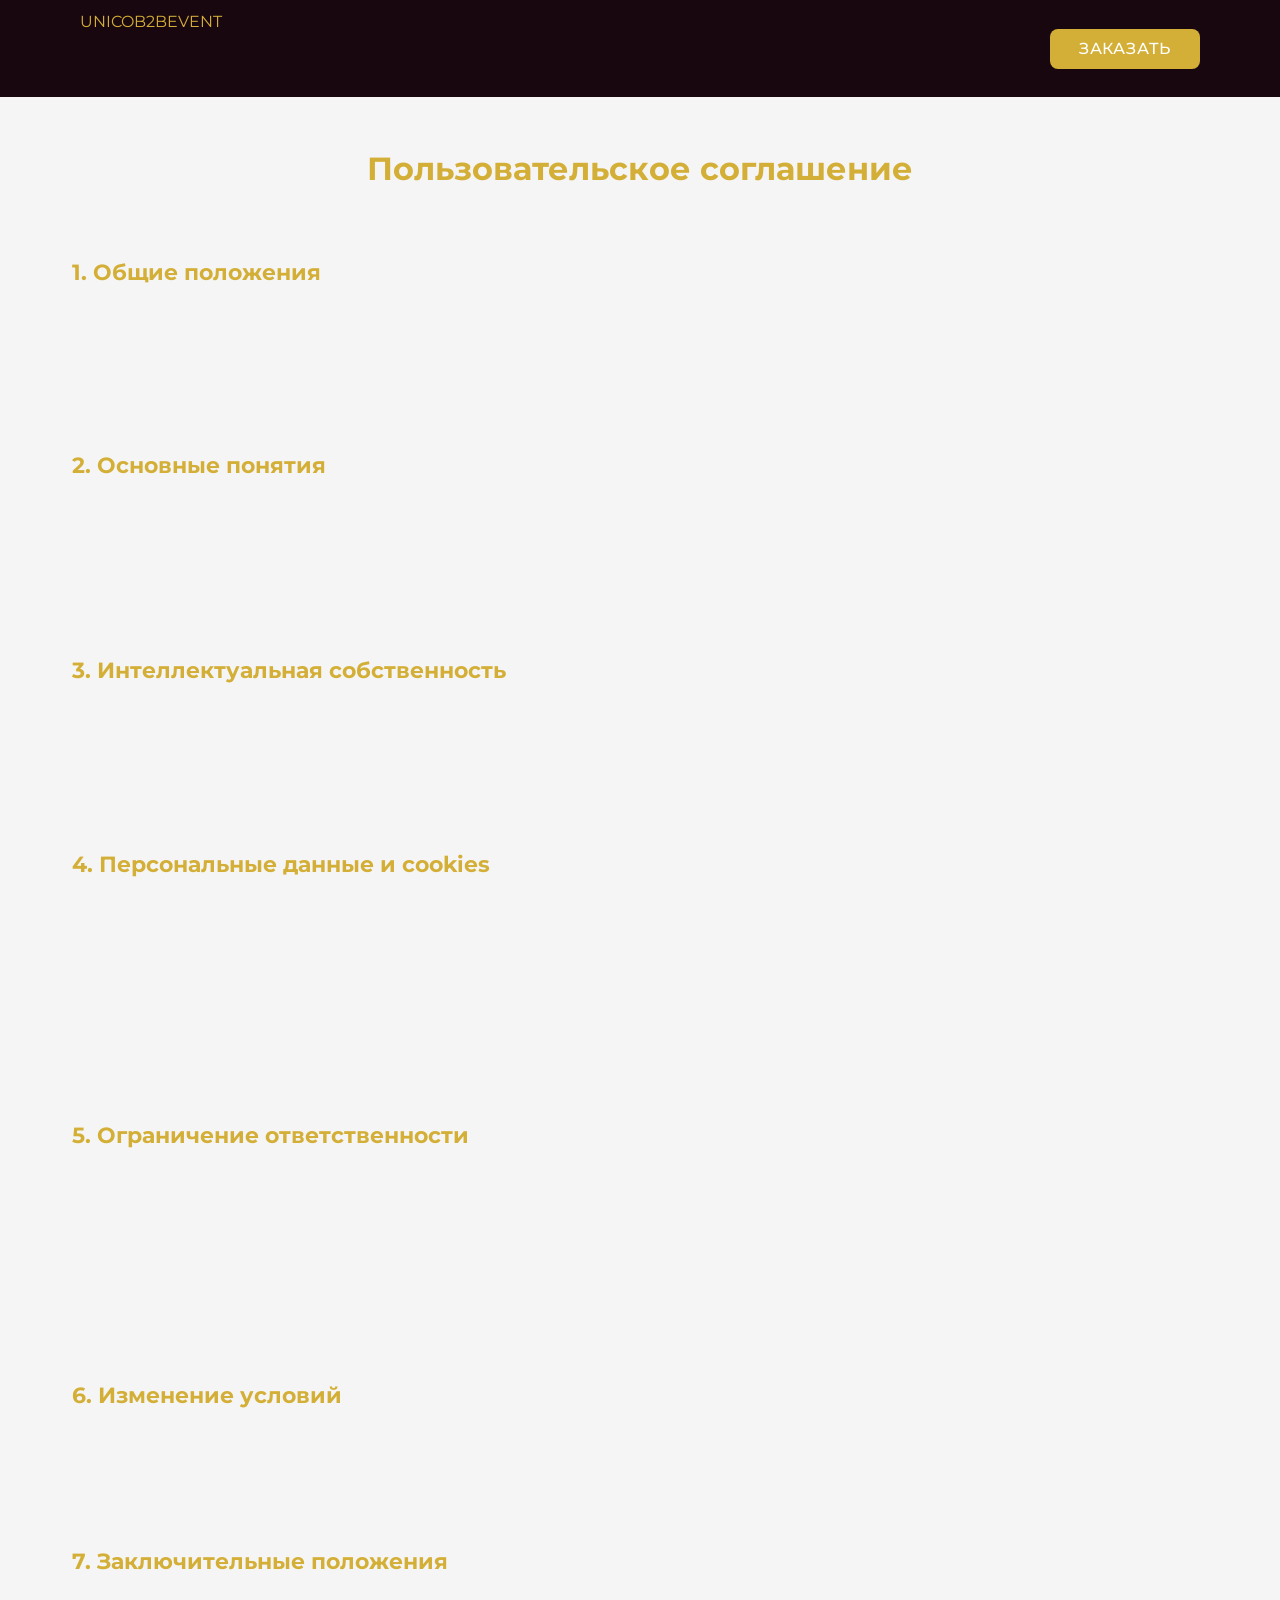
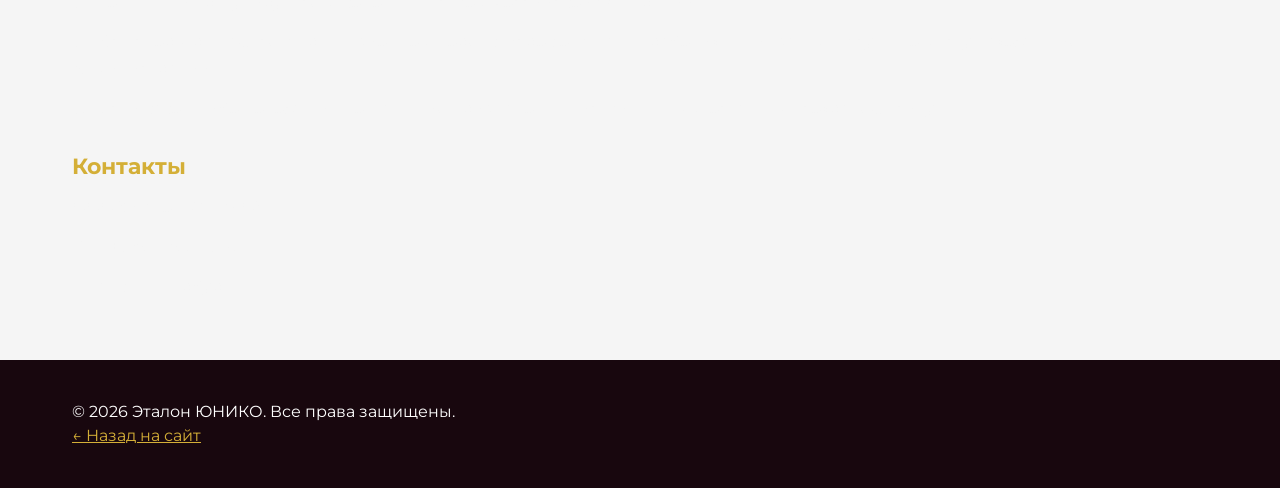
==== privacy_policy_page.html @ d05fddd7 "Finalize first page (landing) — HTML/CSS complete" ====
<!DOCTYPE html>
<html lang="ru">
<head>
  <meta charset="UTF-8">
  <meta name="viewport" content="width=device-width, initial-scale=1.0">
  <title>Пользовательское соглашение – UNICOB2BEVENT</title>
  <meta name="description" content="Пользовательское соглашение сайта unicob2bevent.ru. Условия использования и ограничения ответственности.">
  <meta name="robots" content="noindex, follow">
  <link rel="icon" href="./img/icons/favicon.svg" type="image/x-icon">
  <link href="https://fonts.googleapis.com/css2?family=Montserrat:wght@400;600;700&display=swap" rel="stylesheet">
  <link rel="stylesheet" href="./css/style.css?v=1.0.0">
  <meta name="theme-color" content="#18070E">
</head>
<body>
<header class="header">
  <div class="container header__inner">
    <a class="logo" href="index.html">UNICOB2BEVENT</a>
    <a href="tel:+79219131716" class="btn btn--primary">Заказать</a>
  </div>
</header>
<main class="legal-page">
  <div class="container">
    <h1>Пользовательское соглашение</h1>
    <p class="legal-date">Дата: 11 мая 2026 г.</p>
    <h2>1. Общие положения</h2>
    <p>1.1. Настоящее Пользовательское соглашение (далее – «Соглашение») является публичной офертой и определяет условия использования сайта unicob2bevent.ru (далее – «Сайт») любым лицом, осуществляющим доступ к Сайту.</p>
    <p>1.2. Используя Сайт, вы подтверждаете, что ознакомлены с условиями Соглашения и принимаете их в полном объеме. Если вы не согласны – вам необходимо покинуть Сайт.</p>
    <h2>2. Основные понятия</h2>
    <ul>
      <li>Посетитель сайта – любое физическое или юридическое лицо, просматривающее информацию на Сайте.</li>
      <li>Контент – тексты, фото, видео, дизайн, логотипы, программы мероприятий, описания услуг и любые иные информация, размещённая на Сайте.</li>
      <li>Администрация сайта – владелец Сайта (ООО "Эталон ЮНИКО").</li>
    </ul>
    <h2>3. Интеллектуальная собственность</h2>
    <p>3.1. Все материалы Сайта защищены авторским правом. Вы не вправе копировать, распространять, модифицировать, публично показывать или использовать контент без письменного разрешения Администрации.</p>
    <p>3.2. За исключением случаев, предусмотренных законом (например, цитирование с указанием источника), любое использование контента в коммерческих целях запрещено.</p>
    <h2>4. Персональные данные и cookies</h2>
    <p>4.1. Посетитель сайта не обязан предоставлять персональные данные для простого просмотра страниц.</p>
    <p>4.2. При заполнении форм обратной связи (заявка на мероприятие, подписка на новости) посетитель добровольно передаёт имя, телефон, e-mail. Администрация обрабатывает их для предоставления ответа или рассылки.</p>
    <p>4.3. Сайт использует файлы cookie для анализа трафика, улучшения работы и сбора статистики (Яндекс.Метрика, Google Analytics). Продолжая использовать Сайт, вы соглашаетесь на обработку cookie.</p>
    <p>4.4. Вы можете отключить cookie в настройках браузера, но это может ограничить функционал Сайта.</p>
    <h2>5. Ограничение ответственности</h2>
    <p>5.1. Администрация прилагает разумные усилия для достоверности информации, но не гарантирует её абсолютную актуальность, полноту и отсутствие ошибок.</p>
    <p>5.2. Сайт может содержать ссылки на сторонние ресурсы – Администрация не несёт ответственности за их контент и политику конфиденциальности.</p>
    <p>5.3. Администрация не отвечает за прямой или косвенный ущерб, возникший в результате использования или невозможности использования Сайта (включая потерю данных, времени, прибыли).</p>
    <h2>6. Изменение условий</h2>
    <p>6.1. Администрация вправе в одностороннем порядке изменять Соглашение. Новая версия вступает в силу с момента публикации на Сайте.</p>
    <p>6.2. Продолжение использования Сайта после изменений означает ваше согласие с новой редакцией.</p>
    <h2>7. Заключительные положения</h2>
    <p>7.1. Соглашение регулируется законодательством Российской Федерации.</p>
    <p>7.2. Все споры решаются в претензионном порядке (срок ответа – 15 рабочих дней), затем – в суде по месту нахождения Администрации.</p>
    <p>7.3. Если какое-либо положение Соглашения признано недействительным, остальные сохраняют силу.</p>
    <h2>Контакты</h2>
    <p>ООО "Эталон ЮНИКО"</p>
    <p>Тел.: +7 (921) 913-17-16</p>
    <p>г. Санкт-Петербург</p>
  </div>
</main>
<footer class="footer">
  <div class="container footer__inner">
    <p class="footer__copy">© 2026 Эталон ЮНИКО. Все права защищены.</p>
    <a href="index.html" class="footer__back">← Назад на сайт</a>
  </div>
</footer>
</body>
</html>
---- css/style.css ----
/* ===== RESET ===== */
*,
*::before,
*::after {
    margin: 0;
    padding: 0;
    box-sizing: border-box;
}

html {
    scroll-behavior: smooth;
}

body {
    min-height: 100vh;
    text-rendering: optimizeSpeed;
    line-height: 1.5;
}

img,
picture,
video,
canvas,
svg {
    display: block;
    max-width: 100%;
}

input,
button,
textarea,
select {
    font: inherit;
}

button {
    background: none;
    border: none;
    cursor: pointer;
}

a {
    text-decoration: none;
    color: inherit;
}

ul,
ol {
    list-style: none;
}

@media (prefers-reduced-motion: reduce) {
    html:focus-within {
        scroll-behavior: auto;
    }

    *,
    *::before,
    *::after {
        animation-duration: 0.01ms !important;
        animation-iteration-count: 1 !important;
        transition-duration: 0.01ms !important;
        scroll-behavior: auto !important;
    }
}

img {
    text-indent: -9999px;
}

/* ===== ПЕРЕМЕННЫЕ ===== */
:root {
    --color-dark: #18070E;
    --color-gold: #D4AF37;
    --color-light: #F5F5F5;
    --color-white: #FFFFFF;
    --color-text: #2C2C2C;
    --color-text-inverse: #FFFFFF;

    --font-body: 'Montserrat';
    --container-width: 1200px;
    --gap: 1.5rem;
}

/* ===== ОБЩИЕ СТИЛИ  ===== */
body {
    font-family: var(--font-body), system-ui, sans-serif;
    background-color: var(--color-light);
    color: var(--color-text-inverse);
    font-weight: 400;
    display: flex;
    justify-content: center;
    flex-direction: column;
    align-items: stretch;
    min-height: 100vh;
    margin: 0;
}

.container {
    width: 100%;
    max-width: var(--container-width);
    padding: 0 2rem;
    margin: 0 auto
}

.section {
    padding: 5rem 0;
    margin: 70px 0;
}

.section__title {
    font-size: 36px;
    font-weight: 500;
    color: var(--color-text);
    text-align: center;
    line-height: 44px;
}

/* Стиль-подпись для мобильных (Элегантный / Активный) */
.section__style {
    display: block;
    text-align: center;
    font-weight: 600;
    font-size: 1rem;
    color: var(--color-gold);
    margin-top: -0.5rem;
    margin-bottom: 1.5rem;
    text-transform: uppercase;
    letter-spacing: 0.05em;
}

/* Скрытие мобильных/планшетных блоков на десктопе */
.mobile-only,
.mobile-tablet-only,
.mobile-only-extra {
    display: none;
}

/* ===== HEADER ===== */
.header {
    background-color: var(--color-dark);
    display: flex;
    flex-direction: row;
    justify-content: space-between;
    align-items: center;
    padding: 10px 0;
    gap: 10px;
    min-width: 100vh;

}

.header__inner {
    display: flex;
    justify-content: space-between;
    align-items: center;
    flex-direction: row;
    padding: 0 40px;
}

.logo {
    color: var(--color-gold);
    width: 100px;
    height: 77px;
}

.slogan {
    display: flex;
    flex-direction: column;
    justify-content: center;
    align-items: center;
    padding: 0;
}

.header__slogan_frsLine {
    font-style: normal;
    font-weight: 400;
    font-size: 37px;
    line-height: 45px;
    text-align: center;
    text-transform: uppercase;
    color: var(--color-text-inverse);
}

.header__slogan_secLine {
    font-style: normal;
    font-weight: 300;
    font-size: 27px;
    line-height: 33px;
    text-align: center;
    text-transform: lowercase;
    color: var(--color-text-inverse);
}

.header__contacts {
    width: 120px;
    height: 40px;
    display: flex;
    flex-direction: row;
    justify-content: center;
    align-items: center;
    padding: 10px;
    gap: 10px;
    isolation: isolate;
}

/* ===== КНОПКИ ===== */
.btn {
    display: flex;
    flex-direction: row;
    justify-content: center;
    align-items: center;
    padding: 10px;
    font-weight: 500;
    font-style: normal;
    font-size: 16px;
    line-height: 20px;
    text-transform: uppercase;
    letter-spacing: 0.05em;
    border-radius: 8px;
    gap: 10px;
    isolation: isolate;
    width: 150px;
    height: 40px;
    transition: background-color 0.7s, color 0.7s;
    will-change: transform;
    background: var(--color-gold);
    color: var(--color-text-inverse);
}

.btn:hover {
    background-color: #c5a028;
    transform: scale(1.02);
    box-shadow: 0 4px 12px rgba(212, 175, 55, 0.4);
}

/* ===== HERO (ДЕСКТОП) ===== */
.hero {
    display: flex;
    flex-direction: column;
    align-items: center;
    gap: 10px;
    padding: 6rem 1rem;
}

.hero__title {
    font-size: 44px;
    font-weight: 500;
    line-height: 59px;
    font-style: normal;
    text-align: center;
    color: var(--color-text);
}

.hero__subtitle {
    font-size: 24px;
    font-weight: 500;
    line-height: 29px;
    text-align: center;
    color: var(--color-gold);
    text-transform: uppercase;
    letter-spacing: 0.05em;
}

/* ===== МОБИЛЬНО-ПЛАНШЕТНЫЙ ЗАГОЛОВОК ===== */
.section-header {
    text-align: center;
    padding: 2rem 1rem 0;
}

.section-header__title {
    font-size: 1.5rem;
    font-weight: 700;
    color: var(--color-gold);
    margin-bottom: 0.25rem;
}

.section-header__style {
    font-weight: 600;
    color: var(--color-gold);
    text-transform: uppercase;
    font-size: 0.9rem;
}

/* ===== КАРТОЧКИ (ДЕСКТОП) ===== */
.events {
    display: flex;
    flex-direction: column;
    align-items: center;
    padding: 0;
}

.cards__grid {
    display: flex;
    flex-direction: column;
    align-items: flex-start;
    padding: 0;
}

.card__slider {
    display: flex;
    flex-direction: column;
    justify-content: center;
    align-items: center;
    padding: 20px;
    gap: 10px;
    isolation: isolate;
    position: relative;
}

.card__slider-img {
    width: 800px;
    height: 400px;
    background: #2C2C2C;
    opacity: 0.4;
}

.tui-pager {
    display: flex;
    flex-direction: row;
    justify-content: center;
    align-items: flex-start;
    padding: 0;
    gap: 8px;
}

.badge {
    box-sizing: border-box;
    display: flex;
    flex-direction: row;
    justify-content: center;
    align-items: center;
    padding: 8px 12px;
    gap: 6px;
    position: absolute;
    left: 25px;
    top: 25px;
    border: 1px solid rgba(255, 255, 255, 0.3);
    box-shadow: 0 2px 8px rgba(0, 0, 0, 0.15);
    border-radius: 16px;
    color: var(--color-text);
    opacity: 0.7;
    font-weight: 600;
    font-size: 12px;
    line-height: 15px;
    text-align: center;
}

.active {
    background: #ED9E5F;
}

.elegant {
    background: #B995CD;
}

.location {
    background: #B6CDAB;
}

.food {
    background: #E7D387;
}

.card__grid {
    display: flex;
    flex-direction: column;
    align-items: flex-start;
    padding: 0 20px;
    gap: 15px;
}

.card {
    display: flex;
    flex-direction: column;
    align-items: center;
    padding: 60px;
    gap: 20px;
}

.card__title {
    font-size: 36px;
    font-weight: 500;
    line-height: 44px;
    text-align: center;
    color: var(--color-text);

}

.card__content {
    display: flex;
    flex-direction: column;
    align-items: flex-start;
    padding: 16px 0 16px 12px;
    border-left: 1px solid var(--color-gold);

}

.card__subtitle {
    font-weight: 500;
    font-size: 24px;
    line-height: 29px;
    color: var(--color-text)
}

.card__desc {
    font-size: 16px;
    line-height: 20px;
    font-style: normal;
    font-weight: 400;
    color: var(--color-text);
}

/* ===== ШАГИ ===== */
.steps {
    display: flex;
    flex-direction: column;
    align-items: center;
    padding: 60px;
    gap: 40px;
}

.steps__list {
    display: flex;
    justify-content: center;
    gap: 20px;
    align-items: flex-start;
    padding: 0;
}

.step {
    display: flex;
    flex-direction: column;
    justify-content: center;
    align-items: center;
    padding: 20px;
    gap: 15px;
    background: var(--color-white);
    box-shadow: 0 4px 12px rgba(0, 0, 0, 0.06);
    border-radius: 12px;
}

.step__act {
    display: flex;
    justify-content: center;
    align-items: flex-start;
    padding: 0;
    gap: 20px;
    width: 330px;
    height: 87px;
}

.step__number {
    font-weight: 700;
    font-size: 48px;
    line-height: 59px;
    color: var(--color-gold);
    opacity: 0.5;

}

.step__title {
    font-weight: 500;
    font-size: 20px;
    line-height: 24px;
    color: var(--color-text);
}

.step__desc {
    height: 65px;
    font-weight: 400;
    font-size: 16px;
    line-height: 20px;
    color: var(--color-text);

}

/* ===== БЛОК ПАРТНЁРЫ ===== */
.partner {
    display: flex;
    flex-direction: column;
    align-items: center;
    padding: 60px 0;
    gap: 40px;
}

.logos {
    display: flex;
    flex-direction: column;
    align-items: flex-start;
    gap: 20px;
    max-width: 1150px;
    width: 100%;
    margin: 0 auto;

}

.logos__line {
    display: flex;
    flex-direction: row;
    justify-content: center;
    align-items: center;
    padding: 30px 0;
    gap: 40px;
    background: var(--color-white);
    flex-wrap: nowrap;
    overflow-x: hidden;
    width: 100%;
}

.logos__line img {
    flex-shrink: 0;
    height: 60px;
}

/* ===== БЛОК О КОМПАНИИ ===== */
.about {
    display: flex;
    flex-direction: column;
    align-items: center;
    padding: 0 0 40px;
    gap: 40px;
}

.about__main {
    display: flex;
    flex-direction: row;
    justify-content: center;
    align-items: center;
    padding: 0;
    gap: 40px;
}

.about__logo {
    width: 250px;
    height: 191px;
}

.about__title-content {
    display: flex;
    flex-direction: column;
    align-items: center;
    padding: 0;
    gap: 8px;
}

.about__title {
    font-family: var(--font-body), system-ui, sans-serif;
    font-weight: 500;
    font-size: 36px;
    line-height: 44px;
    text-align: center;
    color: var(--color-text);
}

.about__subtitle {
    font-family: var(--font-body), system-ui, sans-serif;
    font-weight: 500;
    font-size: 24px;
    line-height: 29px;
    color: var(--color-gold);
}

.about__grid {
    display: flex;
    justify-content: center;
    align-items: center;
    padding: 0;
    gap: 40px;
}

.about__grid-left {
    display: flex;
    flex-direction: column;
    align-items: flex-start;
    padding: 0;
    gap: 16px;
}

.about__grid-right {
    display: flex;
    justify-content: flex-end;
    align-items: flex-start;
    padding: 0;
}

.about__grid-card {
    display: flex;
    flex-direction: column;
    align-items: flex-start;
    padding: 20px;
    gap: 28px;
    background: var(--color-white);
    box-shadow: 0 4px 12px rgba(0, 0, 0, 0.06);
    border-radius: 12px;
    color: var(--color-text);
    font-family: var(--font-body), system-ui, sans-serif;
    width: 100%;
    height: 140px;
}

.about__grid-card-title {
    font-weight: 500;
    font-size: 24px;
    line-height: 29px;
    text-align: center;
}

.about__grid-card-content {
    font-weight: 400;
    font-size: 16px;
    line-height: 20px;
}

.photo__person {
    box-sizing: border-box;
    background: #D9D9D9;
    border: 1px solid var(--color-gold);
    box-shadow: 0 8px 24px rgba(0, 0, 0, 0.1);
    border-radius: 16px;
    width: 450px;
    height: 608px;
}

.about__mission {
    display: flex;
    flex-direction: column;
    align-items: flex-end;
    padding: 0;
    gap: 8px;
}

.about__mission-title {
    font-family: var(--font-body), system-ui, sans-serif;
    font-weight: 600;
    font-size: 24px;
    line-height: 29px;
    text-align: center;
    color: var(--color-gold);
}

.about__mission-content {
    font-family: var(--font-body), system-ui, sans-serif;
    font-style: italic;
    font-weight: 400;
    font-size: 16px;
    line-height: 150%;
    text-align: right;
    color: var(--color-text);
}

/* ===== ФУТЕР ===== */
.footer {
    display: flex;
    flex-direction: column;
    align-items: center;
    padding: 40px 20px;
    gap: 12px;
    background: var(--color-dark);
}

.footer__main {
    display: flex;
    align-items: center;
    justify-content: center;
    padding: 10px;
    gap: 200px;
    width: 100%;
    max-width: 1150px;
}

.footer__main-sotial {
    display: flex;
    justify-content: center;
    align-items: center;
    padding: 0;
    gap: 12px;
}

.footer__main-phones {
    display: flex;
    flex-direction: column;
    align-items: flex-start;
    padding: 0;
}

.footer__phone {
    font-family: var(--font-body), system-ui, sans-serif;
    font-weight: 400;
    font-size: 14px;
    line-height: 17px;
    text-align: justify;
    color: #F5F5F5;
}

.footer__phone:hover {
    color: var(--color-gold);
}

.footer__legal {
    display: flex;
    flex-direction: column;
    align-items: center;
    padding: 10px;
    gap: 12px;
    max-width: 1150px;
    margin-right: 50px;
}

.footer__legal a {
    color: var(--color-light);
    text-decoration: underline;
    transition: color 0.2s;
}

.footer__legal a:hover {
    color: var(--color-gold);
}

.footer__legal-copy {
    font-family: var(--font-body), system-ui, sans-serif;
    font-weight: 300;
    font-size: 12px;
    line-height: 15px;
    text-align: center;
    color: #828181;
}

.footer__legal-links {
    display: flex;
    align-items: center;
    padding: 0;
    gap: 32px;
}

.footer__legal-link,
.footer__legal-link:link,
.footer__legal-link:visited,
.footer__legal-link:hover,
.footer__legal-link:active {
    font-family: var(--font-body), system-ui, sans-serif;
    font-weight: 400;
    font-size: 12px;
    line-height: 15px;
    color: #828181;
}

.footer__legal-dev,
.footer__legal-dev:link,
.footer__legal-dev:visited,
.footer__legal-dev:hover,
.footer__legal-dev:active {
    font-family:var(--font-body), system-ui, sans-serif;
    font-weight: 400;
    font-size: 10px;
    line-height: 15px;
    text-align: justify;
    color: #828181;
    text-decoration: none;
}

/* ===== СТРАНИЦЫ ПОЛИТИКИ / СОГЛАШЕНИЯ ===== */
.legal-page {
    padding: 3rem 1rem;
}

.legal-page h1 {
    font-size: 2rem;
    color: var(--color-gold);
    margin-bottom: 0.5rem;
    text-align: center;
}

.legal-date {
    text-align: center;
    color: var(--color-light);
    margin-bottom: 2rem;
    font-style: italic;
}

.legal-page h2 {
    font-size: 1.35rem;
    color: var(--color-gold);
    margin: 1.75rem 0 0.75rem;
}

.legal-page p,
.legal-page li {
    color: var(--color-light);
    line-height: 1.7;
    margin-bottom: 0.75rem;
}

.legal-page ul {
    list-style: disc;
    padding-left: 1.5rem;
    margin-bottom: 1rem;
}

.footer__back {
    color: var(--color-gold);
    text-decoration: underline;
}

/* ============================================
   ПЛАНШЕТ (max-width: 1024px)
   ============================================ */
@media (max-width: 1024px) {
    .container {
        padding: 0 2rem;   /* дубль, можно оставить */
    }

    .cards-grid {

    }

    .hero {
        padding: 4rem 1rem;
    }

    .hero__title {
        font-size: 36px;   /* из @media min-width:768px */
    }

    .section__title {
        font-size: 2rem;
    }

    /* Показываем мобильно-планшетный заголовок */
    .mobile-tablet-only {
        display: block;
    }

    .mobile-only-extra,
    .mobile-only {
        display: none;
    }

    .steps__list {
        flex-direction: row;
        justify-content: center;
        gap: 3rem;
    }
}

/* ============================================
   МОБИЛЬНЫЕ (max-width: 767px)
   ============================================ */
@media (max-width: 767px) {
    .container {
        padding: 0;               /* исходное мобильное значение */
    }

    .section {
        padding: 3rem 0;
    }

    .cards-grid {

    }

    .hero {
        padding: 3rem 1rem;
    }

    .hero__title {
        font-size: 48px;          /* исходное мобильное значение */
    }

    .section__title {
        font-size: 1.75rem;
    }

    .steps__list {
        flex-direction: column;
        gap: 2rem;
    }

    .footer__inner {
        flex-direction: column;
        text-align: center;
    }
}
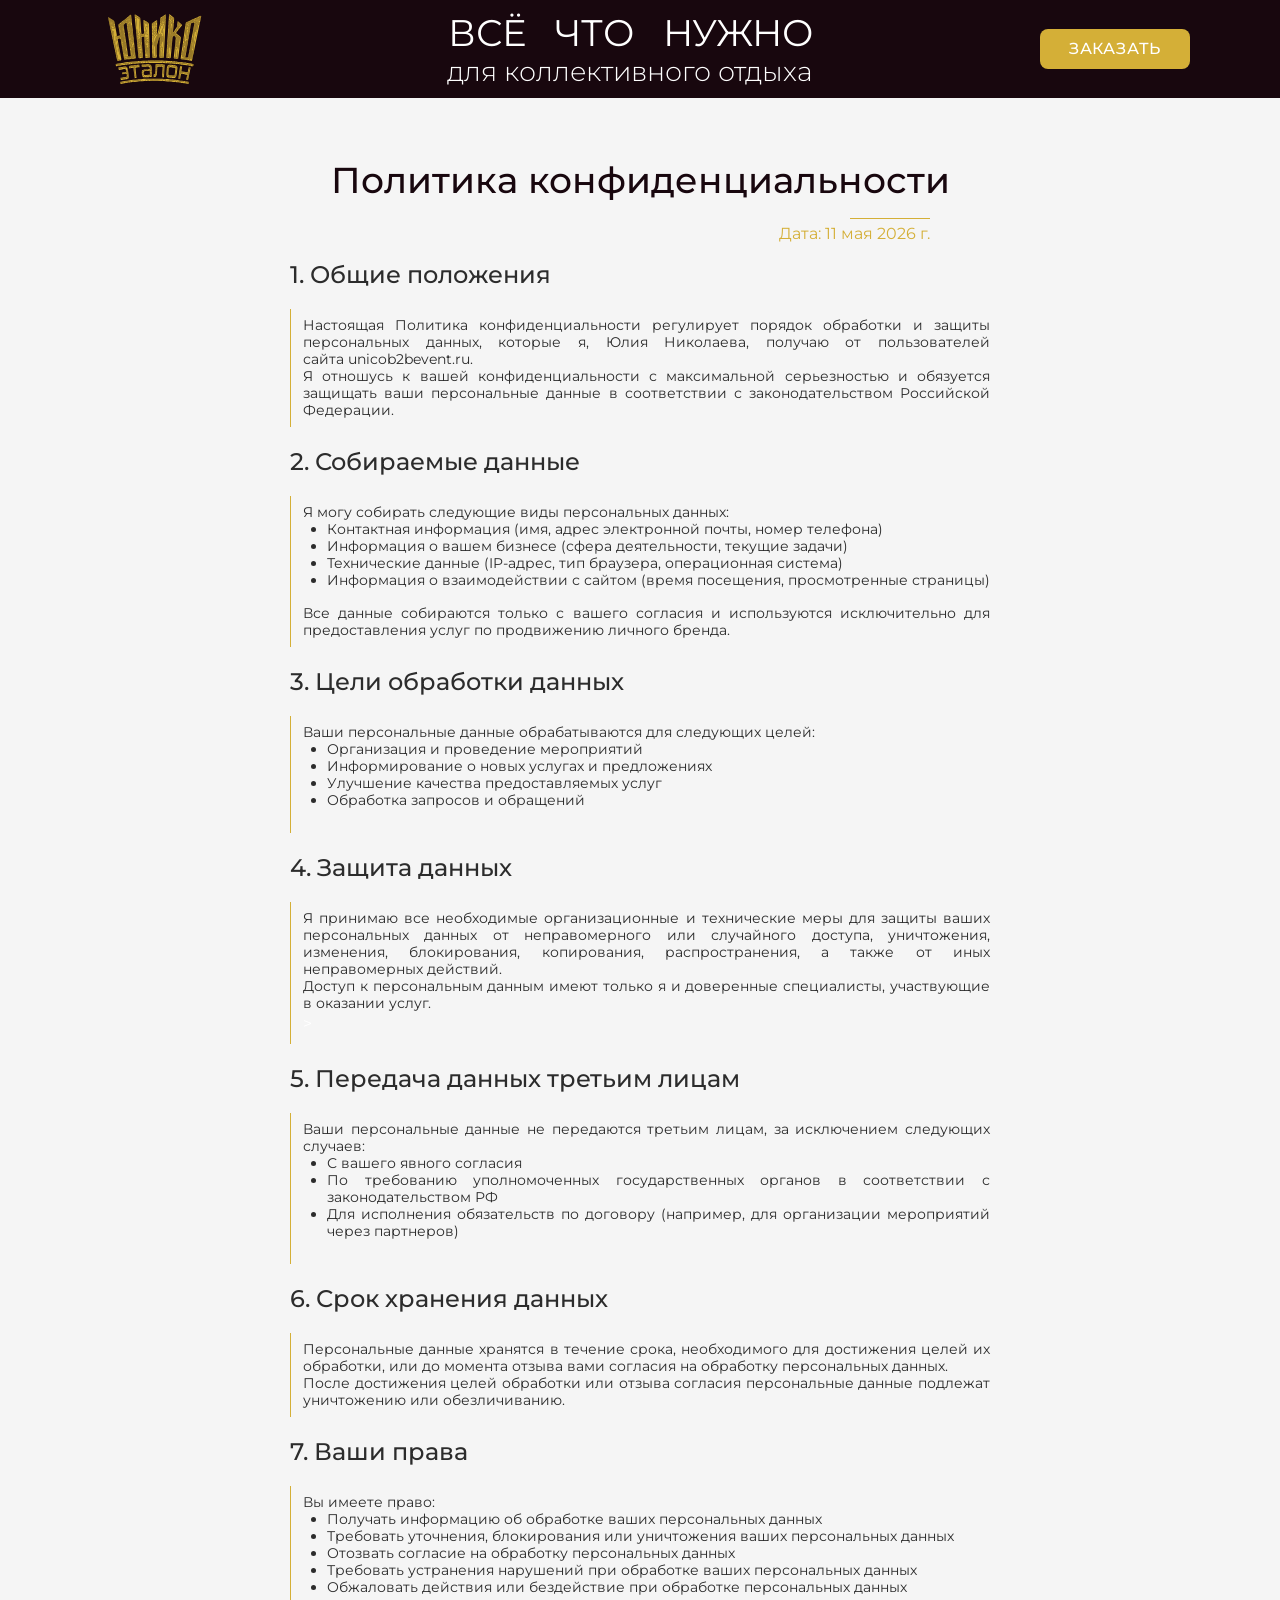
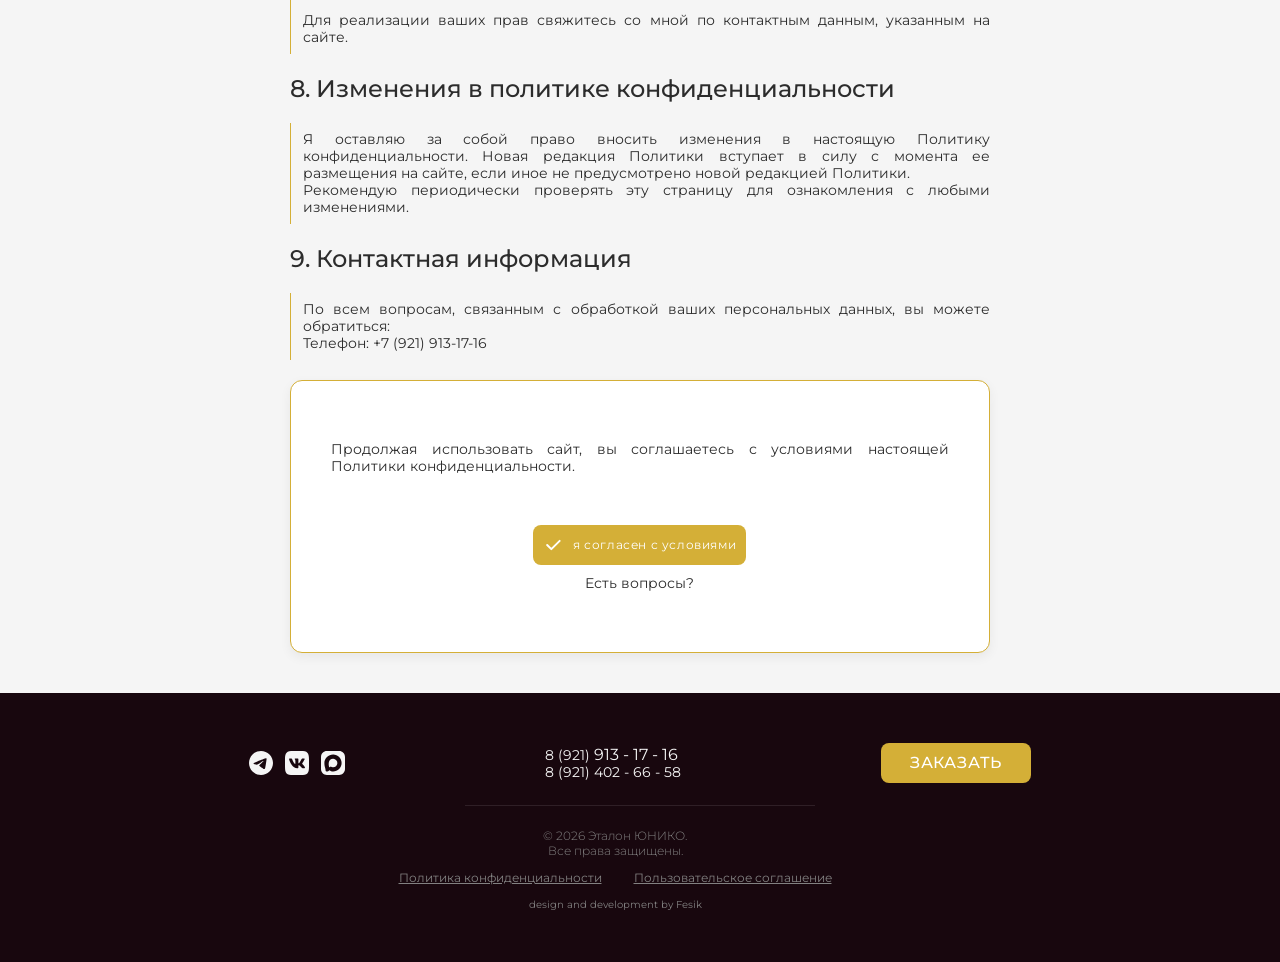
==== commit ef3eec0c: "first full HTML/CSS — + adaptive" ====
--- a/privacy_policy_page.html
+++ b/privacy_policy_page.html
@@ -1,66 +1,176 @@
 <!DOCTYPE html>
 <html lang="ru">
 <head>
-  <meta charset="UTF-8">
-  <meta name="viewport" content="width=device-width, initial-scale=1.0">
-  <title>Пользовательское соглашение – UNICOB2BEVENT</title>
-  <meta name="description" content="Пользовательское соглашение сайта unicob2bevent.ru. Условия использования и ограничения ответственности.">
-  <meta name="robots" content="noindex, follow">
-  <link rel="icon" href="./img/icons/favicon.svg" type="image/x-icon">
-  <link href="https://fonts.googleapis.com/css2?family=Montserrat:wght@400;600;700&display=swap" rel="stylesheet">
-  <link rel="stylesheet" href="./css/style.css?v=1.0.0">
-  <meta name="theme-color" content="#18070E">
+    <meta charset="UTF-8">
+    <meta name="viewport" content="width=device-width, initial-scale=1.0">
+    <title>Политика конфиденциальности – UNICOB2BEVENT</title>
+    <meta name="description"
+          content="Политика конфиденциальности сайта unicob2bevent.ru.">
+    <meta name="robots" content="noindex, follow">
+    <link rel="icon" href="/img/icons/favicon.svg" type="image/x-icon">
+    <link href="https://fonts.googleapis.com/css2?family=Montserrat:wght@300;400;500;600&display=swap" rel="stylesheet">
+    <link rel="stylesheet" href="./css/style.css?v=1.0.0">
+    <meta name="theme-color" content="#18070E">
 </head>
 <body>
 <header class="header">
-  <div class="container header__inner">
-    <a class="logo" href="index.html">UNICOB2BEVENT</a>
-    <a href="tel:+79219131716" class="btn btn--primary">Заказать</a>
-  </div>
+    <div class="container header__inner">
+        <a class="logo" href="index.html" aria-label="На главную"><img src="img/logo_vector_gold.svg" alt="логотип"></a>
+        <div class="slogan">
+            <span class="header__slogan_frsLine">всё &ensp;что &ensp;нужно</span>
+            <span class="header__slogan_secLine">для коллективного отдыха</span>
+        </div>
+        <div class="header__contacts">
+            <a href="tel:+79219131716">
+                <button class="btn">Заказать</button>
+            </a>
+        </div>
+    </div>
 </header>
 <main class="legal-page">
-  <div class="container">
-    <h1>Пользовательское соглашение</h1>
-    <p class="legal-date">Дата: 11 мая 2026 г.</p>
-    <h2>1. Общие положения</h2>
-    <p>1.1. Настоящее Пользовательское соглашение (далее – «Соглашение») является публичной офертой и определяет условия использования сайта unicob2bevent.ru (далее – «Сайт») любым лицом, осуществляющим доступ к Сайту.</p>
-    <p>1.2. Используя Сайт, вы подтверждаете, что ознакомлены с условиями Соглашения и принимаете их в полном объеме. Если вы не согласны – вам необходимо покинуть Сайт.</p>
-    <h2>2. Основные понятия</h2>
-    <ul>
-      <li>Посетитель сайта – любое физическое или юридическое лицо, просматривающее информацию на Сайте.</li>
-      <li>Контент – тексты, фото, видео, дизайн, логотипы, программы мероприятий, описания услуг и любые иные информация, размещённая на Сайте.</li>
-      <li>Администрация сайта – владелец Сайта (ООО "Эталон ЮНИКО").</li>
-    </ul>
-    <h2>3. Интеллектуальная собственность</h2>
-    <p>3.1. Все материалы Сайта защищены авторским правом. Вы не вправе копировать, распространять, модифицировать, публично показывать или использовать контент без письменного разрешения Администрации.</p>
-    <p>3.2. За исключением случаев, предусмотренных законом (например, цитирование с указанием источника), любое использование контента в коммерческих целях запрещено.</p>
-    <h2>4. Персональные данные и cookies</h2>
-    <p>4.1. Посетитель сайта не обязан предоставлять персональные данные для простого просмотра страниц.</p>
-    <p>4.2. При заполнении форм обратной связи (заявка на мероприятие, подписка на новости) посетитель добровольно передаёт имя, телефон, e-mail. Администрация обрабатывает их для предоставления ответа или рассылки.</p>
-    <p>4.3. Сайт использует файлы cookie для анализа трафика, улучшения работы и сбора статистики (Яндекс.Метрика, Google Analytics). Продолжая использовать Сайт, вы соглашаетесь на обработку cookie.</p>
-    <p>4.4. Вы можете отключить cookie в настройках браузера, но это может ограничить функционал Сайта.</p>
-    <h2>5. Ограничение ответственности</h2>
-    <p>5.1. Администрация прилагает разумные усилия для достоверности информации, но не гарантирует её абсолютную актуальность, полноту и отсутствие ошибок.</p>
-    <p>5.2. Сайт может содержать ссылки на сторонние ресурсы – Администрация не несёт ответственности за их контент и политику конфиденциальности.</p>
-    <p>5.3. Администрация не отвечает за прямой или косвенный ущерб, возникший в результате использования или невозможности использования Сайта (включая потерю данных, времени, прибыли).</p>
-    <h2>6. Изменение условий</h2>
-    <p>6.1. Администрация вправе в одностороннем порядке изменять Соглашение. Новая версия вступает в силу с момента публикации на Сайте.</p>
-    <p>6.2. Продолжение использования Сайта после изменений означает ваше согласие с новой редакцией.</p>
-    <h2>7. Заключительные положения</h2>
-    <p>7.1. Соглашение регулируется законодательством Российской Федерации.</p>
-    <p>7.2. Все споры решаются в претензионном порядке (срок ответа – 15 рабочих дней), затем – в суде по месту нахождения Администрации.</p>
-    <p>7.3. Если какое-либо положение Соглашения признано недействительным, остальные сохраняют силу.</p>
-    <h2>Контакты</h2>
-    <p>ООО "Эталон ЮНИКО"</p>
-    <p>Тел.: +7 (921) 913-17-16</p>
-    <p>г. Санкт-Петербург</p>
-  </div>
+
+    <h1>Политика конфиденциальности</h1>
+    <div class="divider">
+        <svg width="80" height="1" viewBox="0 0 80 1" fill="none" xmlns="http://www.w3.org/2000/svg">
+            <line y1="0.5" x2="80" y2="0.5" stroke="#D4AF37"/>
+        </svg>
+        <span class="legal-date">Дата: 11 мая 2026 г.</span>
+    </div>
+    <div class="legal__content">
+        <h2>1. Общие положения</h2>
+        <div class="legal__block">
+            <p>Настоящая Политика конфиденциальности регулирует порядок обработки и защиты персональных данных, которые
+                я, Юлия Николаева, получаю от пользователей сайта unicob2bevent.ru.<br>
+                Я отношусь к вашей конфиденциальности с максимальной серьезностью и обязуется защищать ваши персональные
+                данные в соответствии с законодательством Российской Федерации.</p>
+        </div>
+        <h2>2. Собираемые данные</h2>
+        <div class="legal__block">
+            <p>Я могу собирать следующие виды персональных данных:</p>
+            <ul>
+                <li>Контактная информация (имя, адрес электронной почты, номер телефона)</li>
+                <li>Информация о вашем бизнесе (сфера деятельности, текущие задачи)</li>
+                <li>Технические данные (IP-адрес, тип браузера, операционная система)</li>
+                <li>Информация о взаимодействии с сайтом (время посещения, просмотренные страницы)</li>
+            </ul>
+            <p>Все данные собираются только с вашего согласия и используются исключительно для предоставления услуг по
+                продвижению личного бренда.</p>
+        </div>
+        <h2>3. Цели обработки данных</h2>
+        <div class="legal__block">
+            <p>Ваши персональные данные обрабатываются для следующих целей:</p>
+            <ul>
+                <li>Организация и проведение мероприятий</li>
+                <li>Информирование о новых услугах и предложениях</li>
+                <li>Улучшение качества предоставляемых услуг</li>
+                <li>Обработка запросов и обращений</li>
+            </ul>
+        </div>
+        <h2>4. Защита данных</h2>
+        <div class="legal__block">
+            <p>Я принимаю все необходимые организационные и технические меры для защиты ваших персональных данных от
+                неправомерного или случайного доступа, уничтожения, изменения, блокирования, копирования,
+                распространения, а также от иных неправомерных действий.<br>
+                Доступ к персональным данным имеют только я и доверенные специалисты, участвующие в оказании услуг.</p>>
+        </div>
+        <h2>5. Передача данных третьим лицам</h2>
+        <div class="legal__block">
+            <p>Ваши персональные данные не передаются третьим лицам, за исключением следующих случаев:</p>
+            <ul>
+                <li>С вашего явного согласия</li>
+                <li>По требованию уполномоченных государственных органов в соответствии с законодательством РФ</li>
+                <li>Для исполнения обязательств по договору (например, для организации мероприятий через партнеров)</li>
+            </ul>
+        </div>
+        <h2>6. Срок хранения данных</h2>
+        <div class="legal__block">
+            <p>Персональные данные хранятся в течение срока, необходимого для достижения целей их обработки, или до
+                момента отзыва вами согласия на обработку персональных данных.<br>
+                После достижения целей обработки или отзыва согласия персональные данные подлежат уничтожению или
+                обезличиванию.</p>
+        </div>
+
+        <h2>7. Ваши права</h2>
+        <div class="legal__block">
+            <p>Вы имеете право:</p>
+            <ul>
+                <li>Получать информацию об обработке ваших персональных данных</li>
+                <li>Требовать уточнения, блокирования или уничтожения ваших персональных данных</li>
+                <li>Отозвать согласие на обработку персональных данных</li>
+                <li>Требовать устранения нарушений при обработке ваших персональных данных</li>
+                <li>Обжаловать действия или бездействие при обработке персональных данных</li>
+            </ul>
+            <p>Для реализации ваших прав свяжитесь со мной по контактным данным, указанным на сайте.</p>
+        </div>
+        <h2>8. Изменения в политике конфиденциальности</h2>
+        <div class="legal__block">
+            <p>Я оставляю за собой право вносить изменения в настоящую Политику конфиденциальности. Новая редакция
+                Политики вступает в силу с момента ее размещения на сайте, если иное не предусмотрено новой редакцией
+                Политики.<br>Рекомендую периодически проверять эту страницу для ознакомления с любыми изменениями.</p>
+        </div>
+        <h2>9. Контактная информация</h2>
+        <div class="legal__block">
+            <p>По всем вопросам, связанным с обработкой ваших персональных данных, вы можете обратиться:</p>
+            <p>Телефон: +7 (921) 913-17-16</p>
+        </div>
+        <div class="confirm">
+            <p class="confirm__message">Продолжая использовать сайт, вы соглашаетесь с условиями настоящей Политики конфиденциальности.</p>
+            <div class="confirm__accept">
+                <button class="btn btn__accept" id="confirmBtn">
+                    <svg width="20" height="20" viewBox="0 0 20 20" fill="none" xmlns="http://www.w3.org/2000/svg">
+                        <path d="M16.6667 5.8335L8.33333 14.1668L4.16667 10.0002" stroke="currentColor" stroke-width="2" stroke-linecap="round" stroke-linejoin="round"/>
+                    </svg>
+                    <span>Я согласен с условиями</span>
+                </button>
+                <a href="tel:+79214026658" class="privacy-questions">Есть вопросы?</a>
+            </div>
+        </div>
+    </div>
 </main>
 <footer class="footer">
-  <div class="container footer__inner">
-    <p class="footer__copy">© 2026 Эталон ЮНИКО. Все права защищены.</p>
-    <a href="index.html" class="footer__back">← Назад на сайт</a>
-  </div>
+    <div class="footer__main">
+        <div class="footer__main-sotial">
+            <a href="#">
+                <svg width="24" height="24" viewBox="0 0 24 24" fill="none" xmlns="http://www.w3.org/2000/svg">
+                    <path d="M24 12C24 15.1826 22.7357 18.2348 20.4853 20.4853C18.2348 22.7357 15.1826 24 12 24C8.8174 24 5.76516 22.7357 3.51472 20.4853C1.26428 18.2348 0 15.1826 0 12C0 8.8174 1.26428 5.76516 3.51472 3.51472C5.76516 1.26428 8.8174 0 12 0C15.1826 0 18.2348 1.26428 20.4853 3.51472C22.7357 5.76516 24 8.8174 24 12ZM12.4305 8.859C11.2635 9.345 8.9295 10.35 5.4315 11.874C4.8645 12.099 4.566 12.321 4.539 12.537C4.494 12.9015 4.9515 13.0455 5.574 13.242L5.8365 13.3245C6.4485 13.524 7.2735 13.7565 7.701 13.7655C8.091 13.7745 8.5245 13.6155 9.003 13.2855C12.2715 11.079 13.959 9.9645 14.064 9.9405C14.139 9.9225 14.244 9.9015 14.313 9.9645C14.3835 10.026 14.376 10.1445 14.3685 10.176C14.3235 10.3695 12.528 12.0375 11.5995 12.9015C11.31 13.1715 11.1045 13.362 11.0625 13.4055C10.97 13.5 10.876 13.593 10.7805 13.6845C10.2105 14.2335 9.7845 14.6445 10.803 15.3165C11.2935 15.6405 11.6865 15.906 12.078 16.173C12.504 16.464 12.93 16.7535 13.482 17.1165C13.6215 17.2065 13.7565 17.304 13.887 17.397C14.3835 17.751 14.832 18.069 15.3825 18.018C15.7035 17.988 16.035 17.688 16.203 16.788C16.6005 14.6625 17.382 10.059 17.562 8.1615C17.573 8.00376 17.5664 7.8453 17.5425 7.689C17.5284 7.56288 17.4673 7.44669 17.3715 7.3635C17.235 7.26928 17.0723 7.22047 16.9065 7.224C16.4565 7.2315 15.762 7.473 12.4305 8.859Z"
+                          fill="#F5F5F5"/>
+                </svg>
+            </a>
+            <a href="#">
+                <svg width="24" height="24" viewBox="0 0 24 24" fill="none" xmlns="http://www.w3.org/2000/svg">
+                    <path d="M15.6875 0H8.325C1.59997 0 0 1.59997 0 8.31247V15.675C0 22.4 1.58753 24 8.31247 24H15.675C22.4 24 24 22.4125 24 15.6875V8.325C24 1.59997 22.4125 0 15.6875 0ZM19.375 17.125H17.625C16.9625 17.125 16.7625 16.5875 15.575 15.4C14.5375 14.4 14.1 14.275 13.8375 14.275C13.475 14.275 13.375 14.375 13.375 14.875V16.45C13.375 16.875 13.2375 17.125 12.125 17.125C11.0455 17.0524 9.99863 16.7245 9.07066 16.1681C8.14268 15.6118 7.36015 14.843 6.7875 13.925C5.42803 12.2328 4.48213 10.2469 4.02503 8.12497C4.02503 7.86247 4.125 7.62496 4.62503 7.62496H6.375C6.825 7.62496 6.98753 7.82497 7.1625 8.2875C8.01247 10.7875 9.46253 12.9625 10.05 12.9625C10.275 12.9625 10.375 12.8625 10.375 12.3V9.72496C10.3 8.55 9.675 8.44996 9.675 8.025C9.68323 7.91288 9.73483 7.80839 9.81885 7.73369C9.90287 7.659 10.0127 7.62 10.125 7.62496H12.875C13.25 7.62496 13.375 7.81246 13.375 8.26246V11.7375C13.375 12.1125 13.5375 12.2375 13.65 12.2375C13.875 12.2375 14.05 12.1125 14.4625 11.7C15.3489 10.619 16.0732 9.4147 16.6125 8.12497C16.6675 7.96978 16.7719 7.83689 16.9096 7.7466C17.0473 7.6563 17.2108 7.61358 17.375 7.62496H19.125C19.65 7.62496 19.7625 7.88746 19.65 8.26246C19.0132 9.68843 18.2254 11.042 17.3 12.3C17.1125 12.5875 17.0375 12.7375 17.3 13.075C17.475 13.3375 18.0875 13.85 18.5 14.3375C19.1 14.9359 19.5982 15.6284 19.975 16.3875C20.125 16.875 19.875 17.125 19.375 17.125Z"
+                          fill="#F5F5F5"/>
+                </svg>
+            </a>
+            <a href="#">
+                <svg width="24" height="24" viewBox="0 0 24 24" fill="none" xmlns="http://www.w3.org/2000/svg">
+                    <path fill-rule="evenodd" clip-rule="evenodd"
+                          d="M5.876 0H18.1238C21.3558 0 24 2.65244 24 5.89437V18.1056C24 21.3476 21.3558 24 18.1238 24H5.876C2.64418 24 0 21.3476 0 18.1056V5.89437C0 2.65244 2.64418 0 5.876 0ZM12.1857 20.4938C10.4956 20.4938 9.71031 20.2469 8.34918 19.2596C7.48277 20.3705 4.75593 21.2347 4.63587 19.7533C4.63587 18.6433 4.38599 17.7082 4.11038 16.6791C3.7731 15.418 3.39795 14.0153 3.39795 11.9766C3.39795 7.11556 7.3979 3.45886 12.1412 3.45886C16.8831 3.45886 20.6017 7.29328 20.6017 12.0239C20.6017 16.7538 16.7646 20.4939 12.1855 20.4939L12.1857 20.4938ZM12.2542 7.66185C9.94647 7.54126 8.14583 9.13738 7.74859 11.6357C7.41935 13.705 8.00274 16.2259 8.50141 16.3527C8.73679 16.4125 9.33911 15.9267 9.71015 15.5565C10.3211 15.9512 11.0218 16.2572 11.8008 16.2974C14.1703 16.4212 16.2694 14.573 16.3939 12.2111C16.5182 9.84919 14.6237 7.7856 12.2545 7.66185H12.2542Z"
+                          fill="#F5F5F5"/>
+                </svg>
+            </a>
+        </div>
+        <div class="footer__main-phones">
+            <a href="tel:+79219131716" class="footer__phone">8 (921) <span
+                    style="font-size: 16px">913 - 17 - 16</span>
+            </a>
+            <a href="tel:+79214026658" class="footer__phone">8 (921) 402 - 66 - 58</a>
+        </div>
+        <a href="tel:+79219131716" class="btn btn--primary">Заказать</a>
+    </div>
+    <svg width="350" height="1" viewBox="0 0 350 1" fill="none" xmlns="http://www.w3.org/2000/svg">
+        <line opacity="0.1" y1="0.5" x2="350" y2="0.5" stroke="#F5F5F5"/>
+    </svg>
+    <div class="footer__legal">
+        <span class="footer__legal-copy">© 2026 Эталон ЮНИКО.<br>Все права защищены.</span>
+        <div class="footer__legal-links">
+            <a href="privacy_policy_page.html" class="footer__legal-link">Политика конфиденциальности</a>
+            <a href="user_agreement_page.html" class="footer__legal-link">Пользовательское соглашение</a>
+        </div>
+        <a href="http://сайтвделе.рф" class="footer__legal-dev" target="_blank">design and development by Fesik</a>
+    </div>
 </footer>
+
+<script src="./js/script.js" defer></script>
 </body>
 </html>
--- a/css/style.css
+++ b/css/style.css
@@ -140,13 +140,12 @@
 .header {
     background-color: var(--color-dark);
     display: flex;
-    flex-direction: row;
-    justify-content: space-between;
+    justify-content: center;
     align-items: center;
     padding: 10px 0;
     gap: 10px;
-    min-width: 100vh;
-
+    min-width: 100%;
+    margin: 0 auto;
 }
 
 .header__inner {
@@ -155,6 +154,7 @@
     align-items: center;
     flex-direction: row;
     padding: 0 40px;
+    width: 1150px;
 }
 
 .logo {
@@ -239,7 +239,17 @@
     flex-direction: column;
     align-items: center;
     gap: 10px;
-    padding: 6rem 1rem;
+    padding: 80px 0 40px;
+
+
+}
+
+.hero__container {
+    gap: 10px;
+    display: flex;
+    flex-direction: column;
+    justify-content: center;
+    align-items: center;
 }
 
 .hero__title {
@@ -252,33 +262,15 @@
 }
 
 .hero__subtitle {
+    font-family: var(--font-body), system-ui, sans-serif;
     font-size: 24px;
     font-weight: 500;
     line-height: 29px;
     text-align: center;
     color: var(--color-gold);
-    text-transform: uppercase;
     letter-spacing: 0.05em;
-}
-
-/* ===== МОБИЛЬНО-ПЛАНШЕТНЫЙ ЗАГОЛОВОК ===== */
-.section-header {
-    text-align: center;
-    padding: 2rem 1rem 0;
-}
-
-.section-header__title {
-    font-size: 1.5rem;
-    font-weight: 700;
-    color: var(--color-gold);
-    margin-bottom: 0.25rem;
-}
-
-.section-header__style {
-    font-weight: 600;
-    color: var(--color-gold);
-    text-transform: uppercase;
-    font-size: 0.9rem;
+    opacity: 0.8;
+
 }
 
 /* ===== КАРТОЧКИ (ДЕСКТОП) ===== */
@@ -437,6 +429,7 @@
     background: var(--color-white);
     box-shadow: 0 4px 12px rgba(0, 0, 0, 0.06);
     border-radius: 12px;
+    position: relative;
 }
 
 .step__act {
@@ -458,6 +451,17 @@
 
 }
 
+.step__arrow {
+    font-weight: 700;
+    font-size: 48px;
+    line-height: 59px;
+    color: var(--color-gold);
+    opacity: 0.5;
+    position: absolute;
+    top: 50px;
+    right: 10px;
+}
+
 .step__title {
     font-weight: 500;
     font-size: 20px;
@@ -491,20 +495,21 @@
     max-width: 1150px;
     width: 100%;
     margin: 0 auto;
-
 }
 
 .logos__line {
     display: flex;
     flex-direction: row;
-    justify-content: center;
-    align-items: center;
-    padding: 30px 0;
-    gap: 40px;
+    justify-content: flex-end;
+    align-items: center;
+    gap: 60px;
     background: var(--color-white);
     flex-wrap: nowrap;
     overflow-x: hidden;
     width: 100%;
+    padding-left: 20px;
+    padding-right: 20px;
+    box-sizing: border-box;
 }
 
 .logos__line img {
@@ -596,6 +601,20 @@
     font-family: var(--font-body), system-ui, sans-serif;
     width: 100%;
     height: 140px;
+}
+
+.about__awards {
+    display: flex;
+    flex-direction: column;
+    align-items: flex-start;
+    padding: 20px;
+    gap: 30px;
+    background: var(--color-white);
+    box-shadow: 0 4px 12px rgba(0, 0, 0, 0.06);
+    border-radius: 12px;
+    color: var(--color-text);
+    font-family: var(--font-body), system-ui, sans-serif;
+    width: 900px;
 }
 
 .about__grid-card-title {
@@ -631,11 +650,12 @@
 
 .about__mission-title {
     font-family: var(--font-body), system-ui, sans-serif;
-    font-weight: 600;
-    font-size: 24px;
+    font-weight: 400;
+    font-style: italic;
+    font-size: 20px;
     line-height: 29px;
-    text-align: center;
-    color: var(--color-gold);
+    text-align: right;
+    color: var(--color-text);
 }
 
 .about__mission-content {
@@ -749,7 +769,7 @@
 .footer__legal-dev:visited,
 .footer__legal-dev:hover,
 .footer__legal-dev:active {
-    font-family:var(--font-body), system-ui, sans-serif;
+    font-family: var(--font-body), system-ui, sans-serif;
     font-weight: 400;
     font-size: 10px;
     line-height: 15px;
@@ -760,34 +780,70 @@
 
 /* ===== СТРАНИЦЫ ПОЛИТИКИ / СОГЛАШЕНИЯ ===== */
 .legal-page {
-    padding: 3rem 1rem;
+    display: flex;
+    flex-direction: column;
+    justify-content: center;
+    align-items: center;
+    padding: 60px 10px 40px;
+    gap: 16px;
+    width: 700px;
+    margin: 0 auto;
 }
 
 .legal-page h1 {
-    font-size: 2rem;
+    text-align: center;
+    font-family: var(--font-body), system-ui, sans-serif;
+    font-weight: 500;
+    font-size: 36px;
+    line-height: 44px;
+    color: var(--color-dark);
+}
+
+.divider {
+    display: flex;
+    flex-direction: column;
+    align-items: flex-end;
+    gap: 5px;
+    width: 580px;
+}
+
+.legal__content {
+    display: flex;
+    justify-content: center;
+    flex-direction: column;
+    gap: 20px;
+}
+
+.legal-date {
+    font-family: var(--font-body), system-ui, sans-serif;
+    font-weight: 400;
+    font-size: 16px;
+    line-height: 20px;
     color: var(--color-gold);
-    margin-bottom: 0.5rem;
-    text-align: center;
-}
-
-.legal-date {
-    text-align: center;
-    color: var(--color-light);
-    margin-bottom: 2rem;
-    font-style: italic;
+
 }
 
 .legal-page h2 {
-    font-size: 1.35rem;
-    color: var(--color-gold);
-    margin: 1.75rem 0 0.75rem;
+    display: flex;
+    flex-direction: column;
+    align-items: flex-start;
+    gap: 6px;
+    width: 700px;
+    color: var(--color-text);
+    font-family: var(--font-body), system-ui, sans-serif;
+    font-weight: 500;
+    font-size: 24px;
+    line-height: 29px;
 }
 
 .legal-page p,
 .legal-page li {
-    color: var(--color-light);
-    line-height: 1.7;
-    margin-bottom: 0.75rem;
+    font-family: var(--font-body), system-ui, sans-serif;
+    font-weight: 400;
+    font-size: 14px;
+    line-height: 17px;
+    text-align: justify;
+    color: var(--color-text);
 }
 
 .legal-page ul {
@@ -796,49 +852,417 @@
     margin-bottom: 1rem;
 }
 
-.footer__back {
+.legal__block {
+    border-left: 1px solid var(--color-gold);
+    padding: 8px 0 8px 12px;
+}
+
+.confirm {
+    box-sizing: border-box;
+    display: flex;
+    flex-direction: column;
+    justify-content: center;
+    align-items: center;
+    padding: 60px 40px;
+    gap: 50px;
+    width: 700px;
+    background: var(--color-white);
+    border: 1px solid var(--color-gold);
+    box-shadow: 0 4px 12px rgba(0, 0, 0, 0.06);
+    border-radius: 12px;
+}
+
+.confirm__message {
+    font-family: var(--font-body), system-ui, sans-serif;
+    font-weight: 400;
+    font-size: 16px;
+    line-height: 20px;
+    text-align: center;
+    color: var(--color-text);
+}
+
+.confirm__accept {
+    display: flex;
+    flex-direction: column;
+    align-items: center;
+    padding: 0;
+    gap: 10px;
+}
+
+.btn__accept {
+    text-transform: lowercase;
+    font-family: var(--font-body), system-ui, sans-serif;
+    font-weight: 400;
+    font-size: 12px;
+    line-height: 20px;
+    width: fit-content;
+}
+
+.privacy-questions {
+    font-family: var(--font-body), system-ui, sans-serif;
+    font-weight: 400;
+    font-size: 14px;
+    line-height: 17px;
+    text-align: center;
+    color: #2C2C2C;
+}
+
+.privacy-questions:hover {
     color: var(--color-gold);
-    text-decoration: underline;
-}
+}
+
 
 /* ============================================
    ПЛАНШЕТ (max-width: 1024px)
    ============================================ */
 @media (max-width: 1024px) {
+    /* ----- Контейнер ----- */
     .container {
-        padding: 0 2rem;   /* дубль, можно оставить */
-    }
-
-    .cards-grid {
-
-    }
-
+        max-width: 728px;
+        width: 100%;
+        padding: 0 20px;
+        margin: 0 auto;
+        box-sizing: border-box;
+    }
+
+    /* ----- Общие секции ----- */
+    .section {
+        padding: 56px 0;
+        margin: 0;
+    }
+
+    /* ----- Шапка (header) ----- */
+    .header {
+        padding: 10px 0;
+    }
+
+    .header__inner {
+        width: 650px;
+        padding: 20px;
+        gap: 16px;
+        margin: 0 auto;
+    }
+
+    .logo {
+        width: 52px;
+        height: 40px;
+    }
+
+    .header__slogan_frsLine {
+        font-size: 20px;
+        line-height: 24px;
+        text-transform: uppercase;
+    }
+
+    .header__slogan_secLine {
+        font-size: 14px;
+        line-height: 17px;
+        text-transform: lowercase;
+    }
+
+    .btn {
+        width: 120px;
+        height: 40px;
+        padding: 8px 16px;
+        font-size: 14px;
+        line-height: 17px;
+    }
+
+    /* ----- Hero ----- */
     .hero {
-        padding: 4rem 1rem;
+        padding: 40px 0 20px;
+        gap: 10px;
     }
 
     .hero__title {
-        font-size: 36px;   /* из @media min-width:768px */
+        font-size: 28px;
+        line-height: 34px;
+    }
+
+    .hero__subtitle {
+        font-size: 20px;
+        line-height: 24px;
+        opacity: 0.8;
+    }
+
+    /* ----- Карточки событий ----- */
+    .card {
+        padding: 60px 0;
+        gap: 20px;
+    }
+
+    .card__title {
+        font-size: 24px;
+        line-height: 29px;
+    }
+
+    .card__slider {
+        padding: 20px;
+    }
+
+    .card__slider-img {
+        width: 728px;
+        height: 320px;
+        object-fit: cover;
+    }
+
+    .tui-pager {
+        gap: 8px;
+    }
+
+    .badge {
+        left: 30px;
+        top: 30px;
+        padding: 8px 12px;
+        font-size: 10px;
+        line-height: 12px;
+        border-radius: 16px;
+        opacity: 0.7;
+    }
+
+    .badge span {
+        font-size: 10px;
+        line-height: 12px;
+    }
+
+    .card__grid {
+        padding: 0 20px;
+        gap: 15px;
+    }
+
+    .card__content {
+        padding: 16px 0 16px 12px;
+        gap: 6px;
+    }
+
+    .card__subtitle {
+        font-size: 18px;
+        line-height: 22px;
+    }
+
+    /* Для карточки "Атмосфера вашего события" и "Возможности" subtitle может быть 20px */
+    .card:nth-child(3) .card__subtitle,
+    .card:nth-child(4) .card__subtitle {
+        font-size: 20px;
+        line-height: 24px;
+    }
+
+    .card__desc {
+        font-size: 14px;
+        line-height: 17px;
+    }
+
+    /* ----- Шаги работы ----- */
+    .steps {
+        padding: 60px 0;
+        gap: 40px;
     }
 
     .section__title {
-        font-size: 2rem;
-    }
-
-    /* Показываем мобильно-планшетный заголовок */
-    .mobile-tablet-only {
+        font-size: 28px;
+        line-height: 34px;
+    }
+
+    .steps__list {
+        gap: 20px;
+    }
+
+    .step {
+        width: 220px;
+        height: 300px;
+        padding: 20px;
+        gap: 15px;
+
+    }
+
+    .step__act {
+        width: 100%;
+        gap: 15px;
+        flex-direction: column;
+        height: 120px;
+    }
+
+    .step__number {
+        font-size: 36px;
+        line-height: 44px;
+        opacity: 0.5;
+    }
+
+    .step__arrow {
+        top: 30px;
+        right: 15px;
+    }
+
+    .step__title {
+        font-size: 16px;
+        line-height: 20px;
+        font-weight: 500;
+        height: 60px;
+    }
+
+    .step__desc {
+        font-size: 16px;
+        line-height: 20px;
+        height: 100px;
+    }
+
+    /* Третий шаг – заголовок крупнее, без стрелки */
+    .step:last-child .step__title {
+        font-size: 20px;
+        line-height: 24px;
+    }
+
+    /* ----- Партнёры (логотипы) ----- */
+    .partner {
+        padding: 60px 0;
+        gap: 40px;
+    }
+
+    .logos {
+        gap: 20px;
+    }
+
+    .logos__line {
+        gap: 40px;
+        padding: 10px 0;
+        height: 80px;
+    }
+
+    .logos__line img {
+        height: 40px;
+        width: auto;
+    }
+
+    /* ----- О компании ----- */
+    .about {
+        padding: 0 0 40px;
+        gap: 40px;
+    }
+
+    .about__main {
+        gap: 20px;
+    }
+
+    .about__logo {
+        width: 100px;
+        height: 77px;
+    }
+
+    .about__title {
+        font-size: 28px;
+        line-height: 34px;
+    }
+
+    .about__subtitle {
+        font-size: 20px;
+        line-height: 24px;
+    }
+
+    .about__grid {
+        gap: 20px;
+        justify-content: space-between;
+    }
+
+    .about__grid-left {
+        width: 340px;
+        gap: 16px;
+    }
+
+    .about__grid-card {
+        width: 340px;
+        padding: 20px;
+        gap: 20px;
+        height: auto;
+    }
+
+    .about__grid-card-title {
+        font-size: 20px;
+        line-height: 24px;
+    }
+
+    .about__grid-card-content {
+        font-size: 14px;
+        line-height: 17px;
+    }
+
+    /* Вертикальная разделительная линия (оставляем, но она повёрнута) */
+    .about__grid svg {
         display: block;
-    }
-
-    .mobile-only-extra,
-    .mobile-only {
-        display: none;
-    }
-
-    .steps__list {
+        width: 1px;
+        height: 300px;
+        margin: 0;
+    }
+
+    .photo__person {
+        width: 340px;
+        height: 500px;
+        object-fit: cover;
+    }
+
+    .about__mission {
+        align-items: flex-end;
+        gap: 8px;
+    }
+
+    .about__mission-title {
+        font-size: 18px;
+        line-height: 24px;
+    }
+
+    .about__mission-content {
+        font-size: 14px;
+        line-height: 21px; /* 150% */
+        text-align: right;
+    }
+
+    /* ----- Футер ----- */
+    .footer {
+        padding: 40px 80px;
+        gap: 20px;
+    }
+
+    .footer__main {
+        flex-direction: column;
+        align-items: center;
+        gap: 16px;
+        width: auto;
+        max-width: none;
+    }
+
+    .footer__main-sotial {
+        gap: 12px;
+        order: 2;
+    }
+
+    .footer__main-phones {
+        align-items: center;
+        order: 1;
+    }
+
+    .footer__phone {
+        font-size: 12px;
+        line-height: 15px;
+    }
+
+    .footer__main .btn {
+        order: 0;
+    }
+
+    .footer__legal {
+        margin-right: 0;
+        max-width: 100%;
+    }
+
+    .footer__legal-links {
         flex-direction: row;
-        justify-content: center;
-        gap: 3rem;
+        gap: 24px;
+    }
+
+    .footer__legal-copy,
+    .footer__legal-link,
+    .footer__legal-dev {
+        font-size: 10px;
+        line-height: 12px;
     }
 }
 
@@ -846,37 +1270,423 @@
    МОБИЛЬНЫЕ (max-width: 767px)
    ============================================ */
 @media (max-width: 767px) {
+    /* ----- Общие контейнеры ----- */
     .container {
-        padding: 0;               /* исходное мобильное значение */
-    }
-
+        max-width: 350px;
+        width: 100%;
+        padding: 0 20px;
+        margin: 0 auto;
+        box-sizing: border-box;
+    }
+
+    /* ----- Общие секции ----- */
     .section {
-        padding: 3rem 0;
-    }
-
-    .cards-grid {
-
-    }
-
+        padding: 30px 0;
+        margin: 0;
+    }
+
+    /* ----- Шапка (header) ----- */
+    .header {
+        padding: 10px 0;
+        height: 60px;
+    }
+
+    .header__inner {
+        width: 350px;
+        padding: 20px 0;
+        gap: 16px;
+        margin: 0 auto;
+    }
+
+    .logo {
+        width: 39px;
+        height: 30px;
+    }
+
+    .header__slogan_frsLine {
+        font-size: 12px;
+        line-height: 15px;
+        text-transform: uppercase;
+    }
+
+    .header__slogan_secLine {
+        font-size: 8px;
+        line-height: 10px;
+        text-transform: lowercase;
+    }
+
+    .btn {
+        width: 90px;
+        height: 27px;
+        padding: 6px 12px;
+        font-size: 12px;
+        line-height: 15px;
+    }
+
+    /* ----- Hero ----- */
     .hero {
-        padding: 3rem 1rem;
+        padding: 24px 0 16px;
+        gap: 10px;
     }
 
     .hero__title {
-        font-size: 48px;          /* исходное мобильное значение */
+        font-size: 24px;
+        line-height: 30px;
+    }
+
+    .hero__subtitle {
+        font-size: 16px;
+        line-height: 20px;
+        opacity: 0.8;
+    }
+
+    /* ----- Карточки событий ----- */
+    .card {
+        padding: 30px 0;
+        gap: 12px;
+        width: 300px;
+    }
+
+    .card__title {
+        font-size: 20px;
+        line-height: 24px;
+    }
+
+    .card__slider {
+        padding: 0 20px 20px;
+    }
+
+    .card__slider-img {
+        width: 320px;
+        height: 220px;
+        object-fit: cover;
+    }
+
+    .tui-pager {
+        gap: 5px;
+    }
+
+    .tui-pager svg {
+        width: 4px;
+        height: 6px;
+    }
+
+    .tui-pager svg:nth-child(2),
+    .tui-pager svg:nth-child(3),
+    .tui-pager svg:nth-child(4),
+    .tui-pager svg:nth-child(5),
+    .tui-pager svg:nth-child(6),
+    .tui-pager svg:nth-child(7) {
+        width: 5px;
+        height: 5px;
+    }
+
+    .badge {
+        left: 10px;
+        top: 10px;
+        padding: 8px 12px;
+        font-size: 8px;
+        line-height: 10px;
+        border-radius: 16px;
+    }
+
+    .badge span {
+        font-size: 8px;
+        line-height: 10px;
+    }
+
+    .card__grid {
+        padding: 0;
+        gap: 12px;
+        width: 300px;
+        justify-content: center;
+        margin-left: 30px;
+    }
+
+    .card__content {
+        padding: 12px 0 12px 10px;
+        gap: 6px;
+    }
+
+    .card__subtitle {
+        font-size: 16px;
+        line-height: 20px;
+    }
+
+    .card__desc {
+        font-size: 12px;
+        line-height: 15px;
+    }
+
+    /* ----- Шаги работы ----- */
+    .steps {
+        padding: 30px 0;
+        gap: 12px;
     }
 
     .section__title {
-        font-size: 1.75rem;
+        font-size: 20px;
+        line-height: 24px;
     }
 
     .steps__list {
         flex-direction: column;
-        gap: 2rem;
-    }
-
-    .footer__inner {
+        align-items: center;
+        padding: 18px 0 0;
+        gap: 12px;
+    }
+
+    .step {
+        width: 320px;
+        height: 220px;
+        padding: 20px 20px 50px;
+        justify-content: space-evenly;
+        position: relative;
+    }
+
+    .step__act {
+        width: 280px;
+        gap: 20px;
+        justify-content: space-between;
+        height: auto;
+        flex-direction: row;
+    }
+
+    .step__arrow {
+        transform: rotate(90deg);
+        top: 160px;
+        right: 140px;
+    }
+
+    .step__number:first-child {
+        font-size: 28px;
+        line-height: 34px;
+        opacity: 0.5;
+    }
+
+    .step__act .step__title {
+        font-size: 16px;
+        line-height: 22px;
+        padding: 0;
+    }
+
+    /* Третий шаг – заголовок крупнее, без стрелки */
+    .step:last-child .step__title {
+        font-size: 18px;
+        line-height: 24px;
+    }
+
+    /* Стрелка (последний span.step__number) */
+    .step__act .step__number:last-child {
+        font-size: 28px;
+        line-height: 34px;
+        opacity: 0.5;
+    }
+
+    /* Для третьего шага — нет стрелки, заголовок может быть крупнее */
+    .step:last-child .step__act {
+        justify-content: flex-start;
+    }
+
+    .step:last-child .step__act .step__title {
+        font-size: 18px;
+        line-height: 22px;
+    }
+
+    .step__desc {
+        font-size: 13px;
+        line-height: 16px;
+        height: auto;
+        color: var(--color-text);
+    }
+
+    /* ----- Партнёры (логотипы) ----- */
+    .partner {
+        padding: 30px 0;
+        gap: 30px;
+    }
+
+    .logos {
+        gap: 20px;
+    }
+
+    .logos__line {
+        gap: 30px;
+        padding: 0;
+        height: 60px;
+        width: 100%;
+    }
+
+    .logos__line img {
+        height: 20px;
+        width: auto;
+    }
+
+    /* ----- О компании ----- */
+    .about {
+        padding: 0 0 20px;
+        gap: 20px;
+    }
+
+    .about__main {
+        width: 354px;
+        padding: 0 20px;
+        gap: 20px;
+        flex-direction: row;
+    }
+
+    .about__logo {
+        width: 104px;
+        height: 80px;
+    }
+
+    .about__title {
+        font-size: 20px;
+        line-height: 24px;
+    }
+
+    .about__subtitle {
+        font-size: 16px;
+        line-height: 20px;
+        max-width: 190px;
+    }
+
+    .about__grid {
         flex-direction: column;
+        gap: 20px;
+    }
+
+    .about__grid-left {
+        width: 320px;
+        gap: 16px;
+        align-items: center;
+    }
+
+    .about__grid-card {
+        width: 320px;
+        padding: 20px;
+        gap: 20px;
+        height: auto;
+        min-height: auto;
+    }
+
+    .about__grid-card:first-child {
+        height: 127px;
+    }
+
+    .about__grid-card:nth-child(2) {
+        height: 118px;
+        justify-content: space-between;
+    }
+
+    .about__grid-card:nth-child(3),
+    .about__grid-card:nth-child(4) {
+        height: 109px;
+        justify-content: space-between;
+        gap: 28px;
+    }
+
+    .about__grid-card-title {
+        font-size: 18px;
+        line-height: 22px;
+    }
+
+    .about__grid-card-content {
+        font-size: 13px;
+        line-height: 16px;
+    }
+
+    /* Скрываем вертикальную разделительную линию */
+    .about__grid svg {
+        display: none;
+    }
+
+    .photo__person {
+        width: 250px;
+        height: 306px;
+        object-fit: cover;
+    }
+
+    .about__mission {
+        align-items: center;
         text-align: center;
+        width: 320px;
+        gap: 8px;
+    }
+
+    .about__mission-title {
+        font-size: 12px;
+        line-height: 20px;
+    }
+
+    .about__mission-content {
+        font-size: 10px;
+        line-height: 15px;
+        text-align: center;
+    }
+
+    /* ----- Футер ----- */
+    .footer {
+        padding: 40px 20px;
+        gap: 12px;
+    }
+
+    .footer__main {
+        flex-direction: column;
+        align-items: center;
+        gap: 16px;
+        width: 115px;
+        margin: 0 auto;
+    }
+
+    .footer__main .btn {
+        width: 90px;
+        height: 27px;
+        font-size: 12px;
+        padding: 6px 12px;
+    }
+
+    .footer__main-phones {
+        align-items: flex-start;
+        width: 95px;
+    }
+
+    .footer__phone {
+        font-size: 10px;
+        line-height: 12px;
+    }
+
+    .footer__main-sotial {
+        gap: 12px;
+        width: 95px;
+    }
+
+    .footer__main-sotial svg {
+        width: 20px;
+        height: 20px;
+    }
+
+    .footer__legal {
+        margin-right: 0;
+        text-align: center;
+        gap: 4px;
+    }
+
+    .footer__legal-copy {
+        font-size: 8px;
+        line-height: 10px;
+    }
+
+    .footer__legal-links {
+        flex-direction: row;
+        gap: 24px;
+        flex-wrap: wrap;
+        justify-content: center;
+    }
+
+    .footer__legal-link,
+    .footer__legal-dev {
+        font-size: 8px;
+        line-height: 10px;
     }
 }
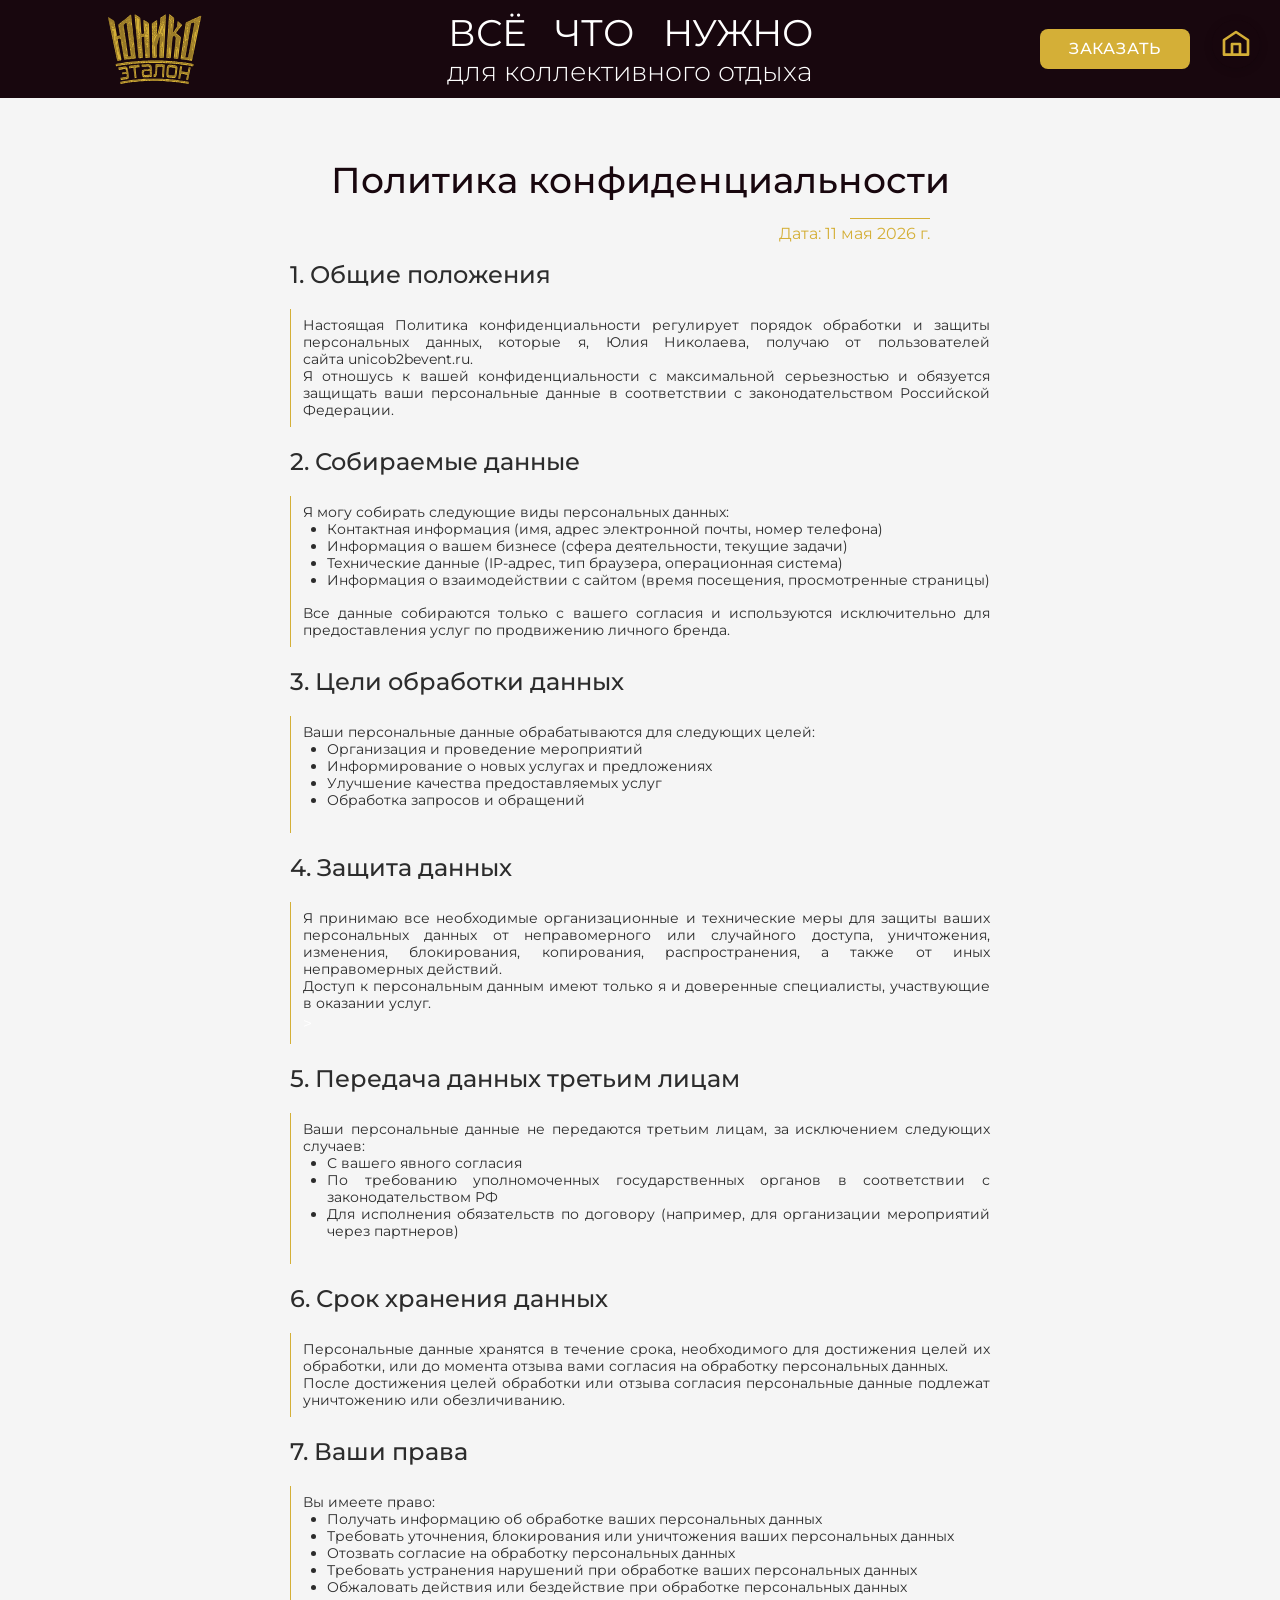
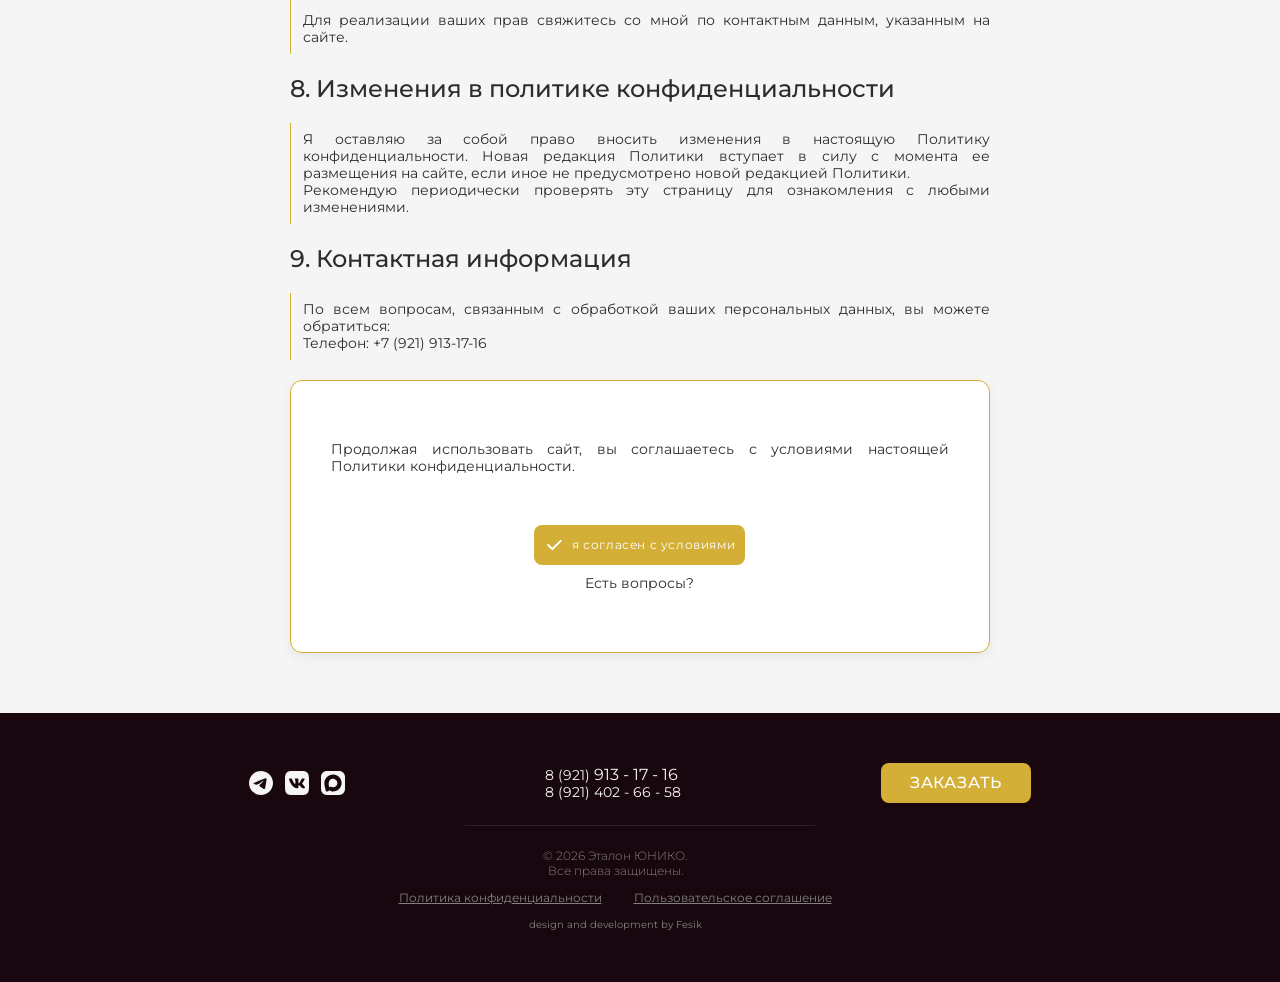
==== commit 30b8b56d: "add slider's logic + some fix CSS" ====
--- a/privacy_policy_page.html
+++ b/privacy_policy_page.html
@@ -122,7 +122,7 @@
                     </svg>
                     <span>Я согласен с условиями</span>
                 </button>
-                <a href="tel:+79214026658" class="privacy-questions">Есть вопросы?</a>
+                <a href="tel:+79219131716" class="privacy-questions">Есть вопросы?</a>
             </div>
         </div>
     </div>
--- a/css/style.css
+++ b/css/style.css
@@ -78,7 +78,7 @@
     --color-text-inverse: #FFFFFF;
 
     --font-body: 'Montserrat';
-    --container-width: 1200px;
+    --container-width: 1150px;
     --gap: 1.5rem;
 }
 
@@ -104,8 +104,7 @@
 }
 
 .section {
-    padding: 5rem 0;
-    margin: 70px 0;
+    padding: 40px 0 10px;
 }
 
 .section__title {
@@ -236,12 +235,11 @@
 /* ===== HERO (ДЕСКТОП) ===== */
 .hero {
     display: flex;
+    justify-content: center;
     flex-direction: column;
     align-items: center;
     gap: 10px;
     padding: 80px 0 40px;
-
-
 }
 
 .hero__container {
@@ -252,25 +250,23 @@
     align-items: center;
 }
 
-.hero__title {
+.hero__title, .hero__subtitle {
+    font-family: var(--font-body), system-ui, sans-serif;
     font-size: 44px;
     font-weight: 500;
     line-height: 59px;
-    font-style: normal;
     text-align: center;
     color: var(--color-text);
+    font-style: italic;
 }
 
 .hero__subtitle {
-    font-family: var(--font-body), system-ui, sans-serif;
-    font-size: 24px;
-    font-weight: 500;
-    line-height: 29px;
-    text-align: center;
-    color: var(--color-gold);
-    letter-spacing: 0.05em;
-    opacity: 0.8;
-
+    color: transparent;
+    background: linear-gradient(90deg, var(--color-gold), #B49531, var(--color-text));
+    background-clip: text;
+    -webkit-background-clip: text;
+    display: inline-block;
+    width: 520px;
 }
 
 /* ===== КАРТОЧКИ (ДЕСКТОП) ===== */
@@ -286,24 +282,58 @@
     flex-direction: column;
     align-items: flex-start;
     padding: 0;
+    width: 100%;
+}
+
+.card {
+    display: flex;
+    flex-direction: column;
+    align-items: center;
+    padding: 60px;
+    gap: 20px;
+    width: 100%;
+}
+
+.card__title {
+    font-size: 36px;
+    font-weight: 500;
+    line-height: 44px;
+    text-align: center;
+    color: var(--color-text);
 }
 
 .card__slider {
     display: flex;
     flex-direction: column;
-    justify-content: center;
-    align-items: center;
-    padding: 20px;
-    gap: 10px;
-    isolation: isolate;
+    gap: 0;
+    width: 100%;
+    max-width: 800px;
+    margin: 0 auto 20px;
+    height: 400px;
     position: relative;
 }
 
 .card__slider-img {
-    width: 800px;
-    height: 400px;
+    width: 100%;
+    height: 100%;
+    object-fit: cover;
+    border-radius: 12px;
     background: #2C2C2C;
     opacity: 0.4;
+    transition: opacity 0.6s ease-in-out;
+}
+
+/* Стили для двухслойного кроссфейда (создаются JS) */
+.card__slider-img--front,
+.card__slider-img--back {
+    position: absolute;
+    top: 0;
+    left: 0;
+    width: 100%;
+    height: 100%;
+    object-fit: cover;
+    border-radius: 12px;
+    transition: opacity 0.6s ease-in-out;
 }
 
 .tui-pager {
@@ -313,6 +343,7 @@
     align-items: flex-start;
     padding: 0;
     gap: 8px;
+    margin-bottom: 50px;
 }
 
 .badge {
@@ -324,11 +355,11 @@
     padding: 8px 12px;
     gap: 6px;
     position: absolute;
-    left: 25px;
-    top: 25px;
+    left: 15px;
+    top: 15px;
     border: 1px solid rgba(255, 255, 255, 0.3);
     box-shadow: 0 2px 8px rgba(0, 0, 0, 0.15);
-    border-radius: 16px;
+    border-radius: 8px;
     color: var(--color-text);
     opacity: 0.7;
     font-weight: 600;
@@ -337,44 +368,21 @@
     text-align: center;
 }
 
-.active {
-    background: #ED9E5F;
-}
-
-.elegant {
-    background: #B995CD;
-}
-
-.location {
-    background: #B6CDAB;
-}
-
-.food {
-    background: #E7D387;
-}
+.active { background: #ED9E5F; }
+.elegant { background: #B995CD; }
+.location { background: #B6CDAB; }
+.food { background: #E7D387; }
 
 .card__grid {
     display: flex;
     flex-direction: column;
     align-items: flex-start;
-    padding: 0 20px;
     gap: 15px;
-}
-
-.card {
-    display: flex;
-    flex-direction: column;
-    align-items: center;
-    padding: 60px;
-    gap: 20px;
-}
-
-.card__title {
-    font-size: 36px;
-    font-weight: 500;
-    line-height: 44px;
-    text-align: center;
-    color: var(--color-text);
+    max-width: 800px;
+    width: 100%;
+    margin: 40px auto 0;
+    padding: 0;
+    box-sizing: border-box;
 
 }
 
@@ -384,14 +392,13 @@
     align-items: flex-start;
     padding: 16px 0 16px 12px;
     border-left: 1px solid var(--color-gold);
-
 }
 
 .card__subtitle {
     font-weight: 500;
     font-size: 24px;
     line-height: 29px;
-    color: var(--color-text)
+    color: var(--color-text);
 }
 
 .card__desc {
@@ -448,12 +455,11 @@
     line-height: 59px;
     color: var(--color-gold);
     opacity: 0.5;
-
 }
 
 .step__arrow {
     font-weight: 700;
-    font-size: 48px;
+    font-size: 36px;
     line-height: 59px;
     color: var(--color-gold);
     opacity: 0.5;
@@ -475,7 +481,6 @@
     font-size: 16px;
     line-height: 20px;
     color: var(--color-text);
-
 }
 
 /* ===== БЛОК ПАРТНЁРЫ ===== */
@@ -484,7 +489,8 @@
     flex-direction: column;
     align-items: center;
     padding: 60px 0;
-    gap: 40px;
+    gap: 80px;
+    margin-bottom: 50px;
 }
 
 .logos {
@@ -500,21 +506,31 @@
 .logos__line {
     display: flex;
     flex-direction: row;
-    justify-content: flex-end;
     align-items: center;
     gap: 60px;
     background: var(--color-white);
     flex-wrap: nowrap;
     overflow-x: hidden;
     width: 100%;
-    padding-left: 20px;
-    padding-right: 20px;
+    height: 90px;
     box-sizing: border-box;
+    position: relative;
+    justify-content: flex-start;
+    padding: 0 !important;
 }
 
 .logos__line img {
     flex-shrink: 0;
     height: 60px;
+    width: auto;
+}
+
+.logos__track {
+    display: flex;
+    flex-wrap: nowrap;
+    align-items: center;
+    gap: inherit;
+    width: max-content;
 }
 
 /* ===== БЛОК О КОМПАНИИ ===== */
@@ -569,8 +585,9 @@
     display: flex;
     justify-content: center;
     align-items: center;
-    padding: 0;
+    padding: 0 0 0 20px;
     gap: 40px;
+    width: 915px;
 }
 
 .about__grid-left {
@@ -603,20 +620,6 @@
     height: 140px;
 }
 
-.about__awards {
-    display: flex;
-    flex-direction: column;
-    align-items: flex-start;
-    padding: 20px;
-    gap: 30px;
-    background: var(--color-white);
-    box-shadow: 0 4px 12px rgba(0, 0, 0, 0.06);
-    border-radius: 12px;
-    color: var(--color-text);
-    font-family: var(--font-body), system-ui, sans-serif;
-    width: 900px;
-}
-
 .about__grid-card-title {
     font-weight: 500;
     font-size: 24px;
@@ -634,10 +637,8 @@
     box-sizing: border-box;
     background: #D9D9D9;
     border: 1px solid var(--color-gold);
-    box-shadow: 0 8px 24px rgba(0, 0, 0, 0.1);
-    border-radius: 16px;
-    width: 450px;
-    height: 608px;
+    box-shadow: 0 4px 12px rgba(0, 0, 0, 0.06);
+    border-radius: 12px;
 }
 
 .about__mission {
@@ -668,6 +669,59 @@
     color: var(--color-text);
 }
 
+/* ===== БЛОК НАГРАДЫ ===== */
+.awards {
+    background-color: var(--color-light);
+}
+
+.awards__grid {
+    display: grid;
+    grid-template-columns: repeat(3, 1fr);
+    gap: 30px;
+    margin-top: 40px;
+}
+
+.award-card {
+    background: var(--color-white);
+    border-radius: 12px;
+    padding: 24px;
+    box-shadow: 0 4px 12px rgba(0, 0, 0, 0.06);
+    transition: transform 0.3s ease, box-shadow 0.3s ease;
+}
+
+.award-card:hover {
+    transform: translateY(-5px);
+    box-shadow: 0 8px 24px rgba(0, 0, 0, 0.1);
+}
+
+.award-year {
+    font-weight: 700;
+    font-size: 18px;
+    line-height: 22px;
+    color: var(--color-gold);
+    margin-bottom: 12px;
+    letter-spacing: 0.05em;
+}
+
+.award-future-icon { color: var(--color-gold); }
+
+.award-title {
+    font-weight: 500;
+    font-size: 20px;
+    line-height: 28px;
+    color: var(--color-text);
+    margin-bottom: 12px;
+    height: 60px;
+}
+
+.award-desc {
+    font-weight: 400;
+    font-size: 14px;
+    line-height: 20px;
+    color: var(--color-text);
+    opacity: 0.85;
+}
+
 /* ===== ФУТЕР ===== */
 .footer {
     display: flex;
@@ -675,6 +729,7 @@
     align-items: center;
     padding: 40px 20px;
     gap: 12px;
+    margin-top: 20px;
     background: var(--color-dark);
 }
 
@@ -712,9 +767,7 @@
     color: #F5F5F5;
 }
 
-.footer__phone:hover {
-    color: var(--color-gold);
-}
+.footer__phone:hover { color: var(--color-gold); }
 
 .footer__legal {
     display: flex;
@@ -731,10 +784,7 @@
     text-decoration: underline;
     transition: color 0.2s;
 }
-
-.footer__legal a:hover {
-    color: var(--color-gold);
-}
+.footer__legal a:hover { color: var(--color-gold); }
 
 .footer__legal-copy {
     font-family: var(--font-body), system-ui, sans-serif;
@@ -820,7 +870,6 @@
     font-size: 16px;
     line-height: 20px;
     color: var(--color-gold);
-
 }
 
 .legal-page h2 {
@@ -898,6 +947,14 @@
     width: fit-content;
 }
 
+.btn.btn__accept {
+    width: auto !important;
+    white-space: nowrap;
+    display: inline-flex;
+    align-items: center;
+    gap: 8px;
+}
+
 .privacy-questions {
     font-family: var(--font-body), system-ui, sans-serif;
     font-weight: 400;
@@ -906,17 +963,12 @@
     text-align: center;
     color: #2C2C2C;
 }
-
-.privacy-questions:hover {
-    color: var(--color-gold);
-}
-
+.privacy-questions:hover { color: var(--color-gold); }
 
 /* ============================================
    ПЛАНШЕТ (max-width: 1024px)
    ============================================ */
 @media (max-width: 1024px) {
-    /* ----- Контейнер ----- */
     .container {
         max-width: 728px;
         width: 100%;
@@ -925,768 +977,481 @@
         box-sizing: border-box;
     }
 
-    /* ----- Общие секции ----- */
     .section {
         padding: 56px 0;
         margin: 0;
     }
 
-    /* ----- Шапка (header) ----- */
-    .header {
-        padding: 10px 0;
-    }
-
+    .header { padding: 10px 0; }
     .header__inner {
         width: 650px;
         padding: 20px;
         gap: 16px;
         margin: 0 auto;
     }
-
-    .logo {
-        width: 52px;
-        height: 40px;
-    }
-
-    .header__slogan_frsLine {
-        font-size: 20px;
-        line-height: 24px;
-        text-transform: uppercase;
-    }
-
-    .header__slogan_secLine {
-        font-size: 14px;
-        line-height: 17px;
-        text-transform: lowercase;
-    }
-
-    .btn {
-        width: 120px;
-        height: 40px;
-        padding: 8px 16px;
-        font-size: 14px;
-        line-height: 17px;
-    }
-
-    /* ----- Hero ----- */
-    .hero {
-        padding: 40px 0 20px;
-        gap: 10px;
-    }
-
-    .hero__title {
-        font-size: 28px;
-        line-height: 34px;
-    }
-
-    .hero__subtitle {
-        font-size: 20px;
-        line-height: 24px;
-        opacity: 0.8;
-    }
-
-    /* ----- Карточки событий ----- */
-    .card {
-        padding: 60px 0;
-        gap: 20px;
-    }
-
-    .card__title {
-        font-size: 24px;
-        line-height: 29px;
-    }
-
-    .card__slider {
-        padding: 20px;
-    }
-
-    .card__slider-img {
-        width: 728px;
-        height: 320px;
-        object-fit: cover;
-    }
-
-    .tui-pager {
-        gap: 8px;
-    }
-
-    .badge {
-        left: 30px;
-        top: 30px;
-        padding: 8px 12px;
-        font-size: 10px;
-        line-height: 12px;
-        border-radius: 16px;
-        opacity: 0.7;
-    }
-
-    .badge span {
-        font-size: 10px;
-        line-height: 12px;
-    }
-
-    .card__grid {
-        padding: 0 20px;
-        gap: 15px;
-    }
-
-    .card__content {
-        padding: 16px 0 16px 12px;
-        gap: 6px;
-    }
-
-    .card__subtitle {
-        font-size: 18px;
-        line-height: 22px;
-    }
-
-    /* Для карточки "Атмосфера вашего события" и "Возможности" subtitle может быть 20px */
+    .logo { width: 52px; height: 40px; }
+    .header__slogan_frsLine { font-size: 20px; line-height: 24px; }
+    .header__slogan_secLine { font-size: 14px; line-height: 17px; }
+    .btn { width: 120px; height: 40px; padding: 8px 16px; font-size: 14px; line-height: 17px; }
+
+    .hero { padding: 40px 0 20px; gap: 10px; margin-top: 50px; }
+    .hero__title, .hero__subtitle { font-size: 28px; line-height: 34px; }
+    .hero__subtitle { width: 335px; }
+
+    .card { padding: 60px 0; gap: 20px; }
+    .card__title { font-size: 24px; line-height: 29px; }
+    .card__slider { padding: 20px; height: 320px; }
+    .tui-pager { gap: 8px; margin-bottom: 16px; }
+    .badge { left: 30px; top: 30px; padding: 8px 12px; font-size: 10px; line-height: 12px; }
+    .card__grid {padding: 0 20px; gap: 15px; }
+    .card__content { padding: 16px 0 16px 12px; gap: 6px; }
+    .card__subtitle { font-size: 18px; line-height: 22px; }
     .card:nth-child(3) .card__subtitle,
-    .card:nth-child(4) .card__subtitle {
-        font-size: 20px;
-        line-height: 24px;
-    }
-
-    .card__desc {
-        font-size: 14px;
-        line-height: 17px;
-    }
-
-    /* ----- Шаги работы ----- */
-    .steps {
-        padding: 60px 0;
-        gap: 40px;
-    }
-
-    .section__title {
-        font-size: 28px;
-        line-height: 34px;
-    }
-
-    .steps__list {
-        gap: 20px;
-    }
-
-    .step {
-        width: 220px;
-        height: 300px;
-        padding: 20px;
-        gap: 15px;
-
-    }
-
-    .step__act {
-        width: 100%;
-        gap: 15px;
-        flex-direction: column;
-        height: 120px;
-    }
-
-    .step__number {
-        font-size: 36px;
-        line-height: 44px;
-        opacity: 0.5;
-    }
-
-    .step__arrow {
-        top: 30px;
-        right: 15px;
-    }
-
-    .step__title {
-        font-size: 16px;
-        line-height: 20px;
-        font-weight: 500;
-        height: 60px;
-    }
-
-    .step__desc {
-        font-size: 16px;
-        line-height: 20px;
-        height: 100px;
-    }
-
-    /* Третий шаг – заголовок крупнее, без стрелки */
-    .step:last-child .step__title {
-        font-size: 20px;
-        line-height: 24px;
-    }
-
-    /* ----- Партнёры (логотипы) ----- */
-    .partner {
-        padding: 60px 0;
-        gap: 40px;
-    }
-
-    .logos {
-        gap: 20px;
-    }
-
-    .logos__line {
-        gap: 40px;
-        padding: 10px 0;
-        height: 80px;
-    }
-
-    .logos__line img {
-        height: 40px;
-        width: auto;
-    }
-
-    /* ----- О компании ----- */
-    .about {
-        padding: 0 0 40px;
-        gap: 40px;
-    }
-
-    .about__main {
-        gap: 20px;
-    }
-
-    .about__logo {
-        width: 100px;
-        height: 77px;
-    }
-
-    .about__title {
-        font-size: 28px;
-        line-height: 34px;
-    }
-
-    .about__subtitle {
-        font-size: 20px;
-        line-height: 24px;
-    }
-
-    .about__grid {
-        gap: 20px;
-        justify-content: space-between;
-    }
-
-    .about__grid-left {
-        width: 340px;
-        gap: 16px;
-    }
-
-    .about__grid-card {
-        width: 340px;
-        padding: 20px;
-        gap: 20px;
-        height: auto;
-    }
-
-    .about__grid-card-title {
-        font-size: 20px;
-        line-height: 24px;
-    }
-
-    .about__grid-card-content {
-        font-size: 14px;
-        line-height: 17px;
-    }
-
-    /* Вертикальная разделительная линия (оставляем, но она повёрнута) */
-    .about__grid svg {
-        display: block;
-        width: 1px;
-        height: 300px;
-        margin: 0;
-    }
-
-    .photo__person {
-        width: 340px;
-        height: 500px;
-        object-fit: cover;
-    }
-
-    .about__mission {
-        align-items: flex-end;
-        gap: 8px;
-    }
-
-    .about__mission-title {
-        font-size: 18px;
-        line-height: 24px;
-    }
-
-    .about__mission-content {
-        font-size: 14px;
-        line-height: 21px; /* 150% */
-        text-align: right;
-    }
-
-    /* ----- Футер ----- */
-    .footer {
-        padding: 40px 80px;
-        gap: 20px;
-    }
-
-    .footer__main {
-        flex-direction: column;
-        align-items: center;
-        gap: 16px;
-        width: auto;
-        max-width: none;
-    }
-
-    .footer__main-sotial {
-        gap: 12px;
-        order: 2;
-    }
-
-    .footer__main-phones {
-        align-items: center;
-        order: 1;
-    }
-
-    .footer__phone {
-        font-size: 12px;
-        line-height: 15px;
-    }
-
-    .footer__main .btn {
-        order: 0;
-    }
-
-    .footer__legal {
-        margin-right: 0;
-        max-width: 100%;
-    }
-
-    .footer__legal-links {
-        flex-direction: row;
-        gap: 24px;
-    }
-
-    .footer__legal-copy,
-    .footer__legal-link,
-    .footer__legal-dev {
-        font-size: 10px;
-        line-height: 12px;
-    }
+    .card:nth-child(4) .card__subtitle { font-size: 20px; line-height: 24px; }
+    .card__desc { font-size: 14px; line-height: 17px; }
+
+    .steps { padding: 60px 0; gap: 40px; }
+    .section__title { font-size: 28px; line-height: 34px; }
+    .steps__list { gap: 20px; }
+    .step { width: 220px; height: 300px; padding: 20px; gap: 15px; }
+    .step__act { width: 100%; gap: 15px; flex-direction: column; height: 120px; }
+    .step__number { font-size: 36px; line-height: 44px; }
+    .step__arrow { top: 30px; right: 15px; }
+    .step__title { font-size: 16px; line-height: 20px; height: 60px; }
+    .step__desc { font-size: 16px; line-height: 20px; height: 100px; }
+    .step:last-child .step__title { font-size: 20px; line-height: 24px; }
+
+    .partner { padding: 60px 0; gap: 40px; margin-bottom: 50px; }
+    .logos { gap: 20px; }
+    .logos__line { gap: 40px; height: 80px; }
+    .logos__line img { height: 40px; width: auto; }
+
+    .about { padding: 0 0 40px; gap: 40px; }
+    .about__main { gap: 20px; }
+    .about__logo { width: 100px; height: 77px; }
+    .about__title { font-size: 28px; line-height: 34px; }
+    .about__subtitle { font-size: 20px; line-height: 24px; }
+    .about__grid { gap: 20px; justify-content: space-evenly; max-width: 768px; padding: 10px; }
+    .about__grid-left { width: 340px; gap: 16px; }
+    .about__grid-card { width: 340px; padding: 20px; gap: 20px; height: auto; }
+    .about__grid-card-title { font-size: 20px; line-height: 24px; }
+    .about__grid-card-content { font-size: 14px; line-height: 17px; }
+    .about__grid svg { display: block; width: 1px; height: 300px; margin: 0; }
+    .photo__person { width: 100%; height: 500px; object-fit: scale-down; }
+    .about__mission { align-items: flex-end; gap: 8px; }
+    .about__mission-title { font-size: 18px; line-height: 24px; max-width: 490px; }
+    .about__mission-content { font-size: 14px; line-height: 21px; text-align: right; }
+
+    .awards__grid { grid-template-columns: repeat(2, 1fr); gap: 24px; }
+    .award-card { padding: 20px; }
+    .award-title { font-size: 18px; line-height: 24px; }
+    .award-desc { font-size: 13px; line-height: 18px; }
+
+    .footer { padding: 40px 80px; gap: 20px; }
+    .footer__main { flex-direction: column; align-items: center; gap: 16px; width: auto; max-width: none; }
+    .footer__main-sotial { gap: 12px; order: 2; }
+    .footer__main-phones { align-items: center; order: 1; }
+    .footer__phone { font-size: 12px; line-height: 15px; }
+    .footer__main .btn { order: 0; }
+    .footer__legal { margin-right: 0; max-width: 100%; }
+    .footer__legal-links { flex-direction: row; gap: 24px; }
+    .footer__legal-copy, .footer__legal-link, .footer__legal-dev { font-size: 10px; line-height: 12px; }
 }
 
 /* ============================================
-   МОБИЛЬНЫЕ (max-width: 767px)
+   БОЛЬШИЕ МОБИЛЬНЫЕ (max-width: 767px)
    ============================================ */
 @media (max-width: 767px) {
-    /* ----- Общие контейнеры ----- */
-    .container {
-        max-width: 350px;
-        width: 100%;
-        padding: 0 20px;
-        margin: 0 auto;
-        box-sizing: border-box;
+    .container { max-width: 350px; width: 100%; padding: 0 20px; margin: 0 auto; box-sizing: border-box; }
+    .section { padding: 30px 0; margin: 0; }
+
+    .header { padding: 10px 0; height: 60px; }
+    .header__inner { width: 350px; padding: 20px 0; gap: 16px; margin: 0 auto; }
+    .logo { width: 39px; height: 30px; }
+    .header__slogan_frsLine { font-size: 12px; line-height: 15px; }
+    .header__slogan_secLine { font-size: 8px; line-height: 10px; }
+    .btn { width: 90px; height: 27px; padding: 6px 12px; font-size: 12px; line-height: 15px; }
+
+    .hero { padding: 24px 0 16px; gap: 10px; }
+    .hero__title { font-size: 24px; line-height: 30px; }
+    .hero__subtitle { width: 320px; }
+
+    .card { padding: 30px 0; gap: 12px; width: 300px; }
+    .card__title { font-size: 20px; line-height: 24px; }
+    .card__slider { padding: 0 20px 20px; height: 220px; }
+    .card__slider-img { width: 100%; height: 100%; object-fit: cover; }
+    .tui-pager { gap: 5px; margin-bottom: 12px; }
+    .badge { left: 10px; top: 10px; padding: 8px 12px; font-size: 8px; line-height: 10px; }
+    .card__grid { padding: 0; gap: 12px; width: 100%; margin-left: 0; }
+    .card__content { padding: 12px 0 12px 10px; gap: 6px; }
+    .card__subtitle { font-size: 16px; line-height: 20px; }
+    .card__desc { font-size: 12px; line-height: 15px; }
+
+    .steps { padding: 30px 0; gap: 12px; }
+    .section__title { font-size: 20px; line-height: 24px; }
+    .steps__list { flex-direction: column; align-items: center; padding: 18px 0 0; gap: 12px; }
+    .step { width: 320px; height: 220px; padding: 20px 20px 50px; justify-content: space-evenly; position: relative; }
+    .step__act { width: 280px; gap: 20px; justify-content: space-between; height: auto; flex-direction: row; }
+    .step__arrow { transform: rotate(90deg); top: 160px; right: 140px; }
+    .step__number:first-child { font-size: 28px; line-height: 34px; }
+    .step__act .step__title { font-size: 16px; line-height: 22px; padding: 0; }
+    .step:last-child .step__title { font-size: 18px; line-height: 24px; }
+    .step__act .step__number:last-child { font-size: 28px; line-height: 34px; opacity: 0.5; }
+    .step:last-child .step__act { justify-content: flex-start; }
+    .step:last-child .step__act .step__title { font-size: 18px; line-height: 22px; }
+    .step__desc { font-size: 13px; line-height: 16px; height: auto; color: var(--color-text); }
+
+    .partner { padding: 30px 0; gap: 30px; }
+    .logos { gap: 20px; }
+    .logos__line { gap: 30px; height: 60px; }
+    .logos__line img { height: 30px; }
+
+    .about { padding: 0 0 20px; gap: 20px; }
+    .about__main { width: 354px; padding: 0 20px; gap: 20px; flex-direction: row; }
+    .about__logo { width: 104px; height: 80px; }
+    .about__title { font-size: 20px; line-height: 24px; }
+    .about__subtitle { font-size: 16px; line-height: 20px; max-width: 190px; }
+    .about__grid { flex-direction: column; gap: 20px; }
+    .about__grid-left { width: 320px; gap: 16px; align-items: center; }
+    .about__grid-card { width: 320px; padding: 20px; gap: 20px; height: auto; min-height: auto; }
+    .about__grid-card:first-child { height: 127px; }
+    .about__grid-card:nth-child(2) { height: 118px; justify-content: space-between; }
+    .about__grid-card:nth-child(3),
+    .about__grid-card:nth-child(4) { height: 109px; justify-content: space-between; gap: 28px; }
+    .about__grid-card-title { font-size: 18px; line-height: 22px; }
+    .about__grid-card-content { font-size: 13px; line-height: 16px; }
+    .about__grid svg { display: none; }
+    .photo__person { width: 250px; height: 306px; object-fit: cover; }
+    .about__mission { align-items: center; text-align: center; width: 320px; gap: 8px; }
+    .about__mission-title { font-size: 12px; line-height: 20px; max-width: 500px; }
+    .about__mission-content { font-size: 10px; line-height: 15px; text-align: center; }
+
+    .footer { padding: 40px 20px; gap: 12px; }
+    .footer__main { flex-direction: column; align-items: center; gap: 16px; width: 115px; margin: 0 auto; }
+    .footer__main .btn { width: 90px; height: 27px; font-size: 12px; padding: 6px 12px; }
+    .footer__main-phones { align-items: flex-start; width: 95px; }
+    .footer__phone { font-size: 10px; line-height: 12px; }
+    .footer__main-sotial { gap: 12px; width: 95px; }
+    .footer__main-sotial svg { width: 20px; height: 20px; }
+    .footer__legal { margin-right: 0; text-align: center; gap: 4px; }
+    .footer__legal-copy { font-size: 8px; line-height: 10px; }
+    .footer__legal-links { flex-direction: row; gap: 24px; flex-wrap: wrap; justify-content: center; }
+    .footer__legal-link, .footer__legal-dev { font-size: 8px; line-height: 10px; }
+}
+
+/* ============================================
+   МОБИЛЬНЫЕ УЗКИЕ ЭКРАНЫ (max-width: 430px)
+   ============================================ */
+@media (max-width: 430px) {
+    .container { padding: 0 16px; }
+    .section { padding: 24px 0; margin: 0; }
+    .section__title { font-size: 24px; line-height: 30px; margin-bottom: 8px; width: 350px}
+
+    .header { padding: 8px 0; height: auto; min-height: 56px; }
+    .header__inner { width: 100%; padding: 0 16px; gap: 10px; flex-wrap: wrap; justify-content: space-between; }
+    .logo img { width: 100%; height: auto; }
+    .header__contacts { width: auto; padding: 0; }
+    .btn { width: 80px; height: 32px; font-size: 10px; line-height: 12px; padding: 4px 8px; }
+
+    .hero { padding: 20px 0 16px; }
+    .hero__title, .hero__subtitle { font-size: 22px; line-height: 28px; width: 350px; }
+    .hero__subtitle { background: linear-gradient(90deg, var(--color-gold), #B49531, var(--color-text)); background-clip: text; -webkit-background-clip: text; }
+
+    .card { padding: 20px 0; width: 350px; }
+    .card__title { font-size: 18px; line-height: 26px; padding: 0 8px; width: 280px; }
+    .barbecue { width: 250px; }
+    .cards__grid { align-items: center; }
+    .card__slider { padding: 0; width: 100%; height: auto; aspect-ratio: 320 / 220; margin-bottom: 0 }
+    .card__slider-img { width: 100%; height: 100%; object-fit: cover; }
+    .tui-pager { gap: 6px; margin-bottom: 10px; }
+    .badge { left: 12px; top: 12px; padding: 4px 10px; font-size: 8px; line-height: 10px; }
+    .card__grid {padding: 0; gap: 12px; width: 100%; margin-left: 0; margin-top: 0}
+    .card__content { padding: 12px 0 12px 12px; }
+    .card__subtitle { font-size: 16px; line-height: 24px; }
+    .card__desc { font-size: 13px; line-height: 18px; }
+
+    .steps { padding: 24px 0; gap: 20px; }
+    .steps__list { gap: 16px; }
+    .step { height: 180px; width: 350px; padding: 16px 20px 20px; gap: 12px; position: relative; }
+    .step__act { width: 100%; gap: 12px; flex-direction: row; height: auto; }
+    .step__number:first-child { font-size: 28px; line-height: 34px; }
+    .step__act .step__title { font-size: 16px; line-height: 20px; }
+    .step__arrow { left: 15px; top: 60px; transform: rotate(90deg); font-size: 20px; width: 40px; }
+    .step__title:last-child { padding: 5px; }
+    .step:last-child .step__arrow { display: none; }
+    .step__desc { font-size: 13px; line-height: 18px; height: auto; margin-top: 8px; }
+
+    .partner { padding: 40px 0; gap: 24px; }
+    .logos { gap: 16px; }
+    .logos__line { gap: 20px; height: 50px; }
+    .logos__line img { height: 24px; }
+
+    .about { padding: 0 0 24px; gap: 24px; }
+    .about__main { width: 100%; padding: 20px 16px; gap: 12px; flex-direction: column; text-align: center; }
+    .about__logo { width: 80px; height: 62px; }
+    .about__title { font-size: 24px; line-height: 30px; }
+    .about__subtitle { font-size: 16px; line-height: 22px; max-width: 300px; }
+    .about__grid { gap: 16px; width: 100%; }
+    .about__grid-left { width: 100%; padding: 0 16px; }
+    .about__grid-card { width: 300px; padding: 16px; justify-content: space-evenly; }
+    .about__grid-card-title { font-size: 18px; line-height: 24px; }
+    .about__grid-card-content { font-size: 13px; line-height: 18px; height: 40px; text-align: start; }
+    .photo__person { width: 100%; max-width: 280px; height: auto; aspect-ratio: 280 / 340; }
+    .about__mission { width: 100%; padding: 0 16px; align-items: center; text-align: center; }
+    .about__mission-title { font-size: 14px; line-height: 20px; text-align: center; }
+    .about__mission-content { font-size: 12px; line-height: 18px; text-align: center; }
+
+    .awards__grid { gap: 16px; margin-top: 24px; grid-template-columns: repeat(1, 1fr); }
+    .award-card { padding: 16px; }
+    .award-year { font-size: 14px; margin-bottom: 6px; }
+    .award-title { font-size: 16px; line-height: 22px; margin-bottom: 6px; }
+    .award-desc { font-size: 12px; line-height: 16px; }
+    .award-future-icon { font-size: 28px; margin-bottom: 8px; }
+
+    .footer { padding: 30px 16px; gap: 16px; }
+    .footer__main { width: 100%; gap: 20px; }
+    .footer__main-phones { align-items: center; width: auto; }
+    .footer__phone { font-size: 12px; line-height: 16px; }
+    .footer__main-sotial { gap: 16px; }
+    .footer__main-sotial svg { width: 24px; height: 24px; }
+    .footer__legal { margin-right: 0; padding: 8px 0; gap: 8px; }
+    .footer__legal-copy { font-size: 10px; line-height: 14px; }
+    .footer__legal-links { flex-direction: column; gap: 6px; }
+    .footer__legal-link, .footer__legal-dev { font-size: 10px; line-height: 14px; }
+}
+
+/* ============================================
+   АДАПТИВ ДЛЯ СТРАНИЦ ПОЛИТИКИ И ПОЛЬЗОВАТЕЛЬСКОГО СОГЛАШЕНИЯ
+   ============================================ */
+@media (max-width: 1024px) {
+    .legal-page { width: 90%; max-width: 700px; padding: 40px 20px; }
+    .divider { width: 100%; max-width: 500px; align-items: center; }
+    .legal-page h2 { width: 100%; font-size: 22px; line-height: 28px; }
+    .confirm { width: 100%; padding: 40px 20px; }
+}
+@media (max-width: 767px) {
+    .legal-page { width: 100%; padding: 30px 16px; gap: 12px; }
+    .legal-page h1 { font-size: 28px; line-height: 34px; }
+    .divider { width: 100%; max-width: none; }
+    .legal-date { font-size: 14px; }
+    .legal-page h2 { font-size: 20px; line-height: 26px; gap: 4px; }
+    .legal-page p, .legal-page li { font-size: 13px; line-height: 18px; }
+    .legal__block { padding: 6px 0 6px 10px; }
+    .confirm { padding: 30px 16px; gap: 30px; }
+    .confirm__message { font-size: 14px; line-height: 18px; }
+    .btn__accept { font-size: 11px; padding: 6px 12px; }
+    .btn__accept span { width: 100%; }
+    .privacy-questions { font-size: 12px; }
+}
+@media (max-width: 430px) {
+    .legal-page { padding: 20px; gap: 10px; }
+    .legal-page h1 { font-size: 24px; line-height: 30px; }
+    .legal-date { font-size: 12px; }
+    .legal-page h2 { font-size: 18px; line-height: 24px; }
+    .legal-page p, .legal-page li { font-size: 12px; line-height: 16px; }
+    .legal__block { padding: 4px 0 4px 8px; }
+    .confirm { padding: 20px 12px; gap: 20px; }
+    .confirm__message { font-size: 13px; line-height: 17px; }
+    .btn__accept { font-size: 10px; padding: 4px 10px; }
+}
+
+/* ============================================
+   ДОПОЛНИТЕЛЬНЫЕ АНИМАЦИИ
+   ============================================ */
+@keyframes fadeInUp {
+    from { opacity: 0; transform: translateY(30px); }
+    to { opacity: 1; transform: translateY(0); }
+}
+@keyframes softPulse {
+    0% { opacity: 0.6; transform: scale(1); }
+    50% { opacity: 1; transform: scale(1.05); }
+    100% { opacity: 0.6; transform: scale(1); }
+}
+@keyframes gentleShake {
+    0% { transform: translateX(0); }
+    25% { transform: translateX(-2px); }
+    75% { transform: translateX(2px); }
+    100% { transform: translateX(0); }
+}
+@keyframes moveRight {
+    0% { transform: translateX(0); }
+    100% { transform: translateX(-50%); }
+}
+@keyframes moveLeft {
+    0% { transform: translateX(-50%); }
+    100% { transform: translateX(0); }
+}
+
+.fade-on-scroll {
+    opacity: 0;
+    transform: translateY(30px);
+    transition: opacity 0.7s ease, transform 0.7s ease;
+}
+.fade-on-scroll.visible {
+    opacity: 1;
+    transform: translateY(0);
+}
+
+.section__title::before,
+.section__title::after {
+    content: '✦';
+    font-size: 24px;
+    color: var(--color-gold);
+    display: inline-block;
+    margin: 0 12px;
+    opacity: 0.5;
+    animation: softPulse 2s infinite ease-in-out;
+}
+@media (max-width: 767px) {
+    .section__title::before,
+    .section__title::after { display: none; }
+}
+
+.step__arrow {
+    display: inline-block;
+    transition: transform 0.3s ease;
+}
+.step:hover .step__arrow {
+    animation: gentleShake 0.4s ease;
+}
+
+.step__number {
+    transition: transform 0.3s ease, opacity 0.3s ease;
+}
+.step:hover .step__number {
+    transform: scale(1.1);
+    opacity: 0.8;
+}
+
+.footer__main-sotial a svg {
+    transition: transform 0.2s ease, filter 0.2s ease;
+}
+.footer__main-sotial a:hover svg {
+    transform: scale(1.15);
+    filter: drop-shadow(0 0 4px var(--color-gold));
+}
+
+.badge {
+    transition: opacity 0.3s ease, transform 0.3s ease;
+}
+.card__slider:hover .badge {
+    opacity: 1;
+    transform: scale(1.02);
+}
+
+.award-card {
+    transition: transform 0.3s ease, box-shadow 0.3s ease;
+}
+
+.logos__line {
+    overflow-x: hidden;
+    position: relative;
+    display: flex;
+    flex-wrap: nowrap;
+    justify-content: flex-start;
+    align-items: center;
+    gap: 60px;
+    padding: 0 !important;
+}
+.logos__track {
+    display: flex;
+    flex-wrap: nowrap;
+    align-items: center;
+    gap: inherit;
+    width: max-content;
+}
+.logos__track img {
+    flex-shrink: 0;
+    height: 60px;
+    width: auto;
+}
+
+@media (max-width: 1024px) {
+    .logos__line { gap: 40px; }
+    .logos__track img { height: 40px; }
+}
+@media (max-width: 767px) {
+    .logos__line { gap: 30px; }
+    .logos__track img { height: 30px; }
+}
+@media (max-width: 430px) {
+    .logos__line { gap: 20px; }
+    .logos__track img { height: 24px; }
+}
+
+.btn__accept.confirmed {
+    background-color: #a07f2a;
+    transform: scale(0.98);
+    transition: background-color 0.3s ease, transform 0.2s ease;
+}
+.btn__accept.confirmed:hover {
+    background-color: #8b6b20;
+    transform: scale(0.96);
+}
+
+/* ===== ПАГИНАЦИЯ ПОД ИЗОБРАЖЕНИЯМИ ===== */
+.card__slider {
+    display: flex;
+    flex-direction: column;
+    gap: 0;
+}
+
+.slider-images {
+    position: relative;
+    width: 100%;
+    flex-shrink: 0;
+}
+
+/* Адаптивная высота контейнера изображений */
+.card__slider,
+.slider-images {
+    height: 400px;
+}
+@media (max-width: 1024px) {
+    .card__slider,
+    .slider-images {
+        height: 320px;
     }
-
-    /* ----- Общие секции ----- */
-    .section {
-        padding: 30px 0;
-        margin: 0;
+}
+@media (max-width: 767px) {
+    .card__slider,
+    .slider-images {
+        height: 220px;
     }
-
-    /* ----- Шапка (header) ----- */
-    .header {
-        padding: 10px 0;
-        height: 60px;
+}
+@media (max-width: 430px) {
+    .card__slider,
+    .slider-images {
+        height: auto;
+        aspect-ratio: 320 / 220;
     }
-
-    .header__inner {
-        width: 350px;
-        padding: 20px 0;
-        gap: 16px;
-        margin: 0 auto;
-    }
-
-    .logo {
-        width: 39px;
-        height: 30px;
-    }
-
-    .header__slogan_frsLine {
-        font-size: 12px;
-        line-height: 15px;
-        text-transform: uppercase;
-    }
-
-    .header__slogan_secLine {
-        font-size: 8px;
-        line-height: 10px;
-        text-transform: lowercase;
-    }
-
-    .btn {
-        width: 90px;
-        height: 27px;
-        padding: 6px 12px;
-        font-size: 12px;
-        line-height: 15px;
-    }
-
-    /* ----- Hero ----- */
-    .hero {
-        padding: 24px 0 16px;
-        gap: 10px;
-    }
-
-    .hero__title {
-        font-size: 24px;
-        line-height: 30px;
-    }
-
-    .hero__subtitle {
-        font-size: 16px;
-        line-height: 20px;
-        opacity: 0.8;
-    }
-
-    /* ----- Карточки событий ----- */
-    .card {
-        padding: 30px 0;
-        gap: 12px;
-        width: 300px;
-    }
-
-    .card__title {
-        font-size: 20px;
-        line-height: 24px;
-    }
-
-    .card__slider {
-        padding: 0 20px 20px;
-    }
-
-    .card__slider-img {
-        width: 320px;
-        height: 220px;
-        object-fit: cover;
-    }
-
-    .tui-pager {
-        gap: 5px;
-    }
-
-    .tui-pager svg {
-        width: 4px;
-        height: 6px;
-    }
-
-    .tui-pager svg:nth-child(2),
-    .tui-pager svg:nth-child(3),
-    .tui-pager svg:nth-child(4),
-    .tui-pager svg:nth-child(5),
-    .tui-pager svg:nth-child(6),
-    .tui-pager svg:nth-child(7) {
-        width: 5px;
-        height: 5px;
-    }
-
-    .badge {
-        left: 10px;
-        top: 10px;
-        padding: 8px 12px;
-        font-size: 8px;
-        line-height: 10px;
-        border-radius: 16px;
-    }
-
-    .badge span {
-        font-size: 8px;
-        line-height: 10px;
-    }
-
-    .card__grid {
-        padding: 0;
-        gap: 12px;
-        width: 300px;
-        justify-content: center;
-        margin-left: 30px;
-    }
-
-    .card__content {
-        padding: 12px 0 12px 10px;
-        gap: 6px;
-    }
-
-    .card__subtitle {
-        font-size: 16px;
-        line-height: 20px;
-    }
-
-    .card__desc {
-        font-size: 12px;
-        line-height: 15px;
-    }
-
-    /* ----- Шаги работы ----- */
-    .steps {
-        padding: 30px 0;
-        gap: 12px;
-    }
-
-    .section__title {
-        font-size: 20px;
-        line-height: 24px;
-    }
-
-    .steps__list {
-        flex-direction: column;
-        align-items: center;
-        padding: 18px 0 0;
-        gap: 12px;
-    }
-
-    .step {
-        width: 320px;
-        height: 220px;
-        padding: 20px 20px 50px;
-        justify-content: space-evenly;
-        position: relative;
-    }
-
-    .step__act {
-        width: 280px;
-        gap: 20px;
-        justify-content: space-between;
-        height: auto;
-        flex-direction: row;
-    }
-
-    .step__arrow {
-        transform: rotate(90deg);
-        top: 160px;
-        right: 140px;
-    }
-
-    .step__number:first-child {
-        font-size: 28px;
-        line-height: 34px;
-        opacity: 0.5;
-    }
-
-    .step__act .step__title {
-        font-size: 16px;
-        line-height: 22px;
-        padding: 0;
-    }
-
-    /* Третий шаг – заголовок крупнее, без стрелки */
-    .step:last-child .step__title {
-        font-size: 18px;
-        line-height: 24px;
-    }
-
-    /* Стрелка (последний span.step__number) */
-    .step__act .step__number:last-child {
-        font-size: 28px;
-        line-height: 34px;
-        opacity: 0.5;
-    }
-
-    /* Для третьего шага — нет стрелки, заголовок может быть крупнее */
-    .step:last-child .step__act {
-        justify-content: flex-start;
-    }
-
-    .step:last-child .step__act .step__title {
-        font-size: 18px;
-        line-height: 22px;
-    }
-
-    .step__desc {
-        font-size: 13px;
-        line-height: 16px;
-        height: auto;
-        color: var(--color-text);
-    }
-
-    /* ----- Партнёры (логотипы) ----- */
-    .partner {
-        padding: 30px 0;
-        gap: 30px;
-    }
-
-    .logos {
-        gap: 20px;
-    }
-
-    .logos__line {
-        gap: 30px;
-        padding: 0;
-        height: 60px;
-        width: 100%;
-    }
-
-    .logos__line img {
-        height: 20px;
-        width: auto;
-    }
-
-    /* ----- О компании ----- */
-    .about {
-        padding: 0 0 20px;
-        gap: 20px;
-    }
-
-    .about__main {
-        width: 354px;
-        padding: 0 20px;
-        gap: 20px;
-        flex-direction: row;
-    }
-
-    .about__logo {
-        width: 104px;
-        height: 80px;
-    }
-
-    .about__title {
-        font-size: 20px;
-        line-height: 24px;
-    }
-
-    .about__subtitle {
-        font-size: 16px;
-        line-height: 20px;
-        max-width: 190px;
-    }
-
-    .about__grid {
-        flex-direction: column;
-        gap: 20px;
-    }
-
-    .about__grid-left {
-        width: 320px;
-        gap: 16px;
-        align-items: center;
-    }
-
-    .about__grid-card {
-        width: 320px;
-        padding: 20px;
-        gap: 20px;
-        height: auto;
-        min-height: auto;
-    }
-
-    .about__grid-card:first-child {
-        height: 127px;
-    }
-
-    .about__grid-card:nth-child(2) {
-        height: 118px;
-        justify-content: space-between;
-    }
-
-    .about__grid-card:nth-child(3),
-    .about__grid-card:nth-child(4) {
-        height: 109px;
-        justify-content: space-between;
-        gap: 28px;
-    }
-
-    .about__grid-card-title {
-        font-size: 18px;
-        line-height: 22px;
-    }
-
-    .about__grid-card-content {
-        font-size: 13px;
-        line-height: 16px;
-    }
-
-    /* Скрываем вертикальную разделительную линию */
-    .about__grid svg {
-        display: none;
-    }
-
-    .photo__person {
-        width: 250px;
-        height: 306px;
-        object-fit: cover;
-    }
-
-    .about__mission {
-        align-items: center;
-        text-align: center;
-        width: 320px;
-        gap: 8px;
-    }
-
-    .about__mission-title {
-        font-size: 12px;
-        line-height: 20px;
-    }
-
-    .about__mission-content {
-        font-size: 10px;
-        line-height: 15px;
-        text-align: center;
-    }
-
-    /* ----- Футер ----- */
-    .footer {
-        padding: 40px 20px;
-        gap: 12px;
-    }
-
-    .footer__main {
-        flex-direction: column;
-        align-items: center;
-        gap: 16px;
-        width: 115px;
-        margin: 0 auto;
-    }
-
-    .footer__main .btn {
-        width: 90px;
-        height: 27px;
-        font-size: 12px;
-        padding: 6px 12px;
-    }
-
-    .footer__main-phones {
-        align-items: flex-start;
-        width: 95px;
-    }
-
-    .footer__phone {
-        font-size: 10px;
-        line-height: 12px;
-    }
-
-    .footer__main-sotial {
-        gap: 12px;
-        width: 95px;
-    }
-
-    .footer__main-sotial svg {
-        width: 20px;
-        height: 20px;
-    }
-
-    .footer__legal {
-        margin-right: 0;
-        text-align: center;
-        gap: 4px;
-    }
-
-    .footer__legal-copy {
-        font-size: 8px;
-        line-height: 10px;
-    }
-
-    .footer__legal-links {
-        flex-direction: row;
-        gap: 24px;
-        flex-wrap: wrap;
-        justify-content: center;
-    }
-
-    .footer__legal-link,
-    .footer__legal-dev {
-        font-size: 8px;
-        line-height: 10px;
-    }
+}
+
+/* Абсолютные слои внутри .slider-images */
+.slider-images .card__slider-img {
+    position: absolute;
+    top: 0;
+    left: 0;
+    width: 100%;
+    height: 100%;
+    object-fit: cover;
+    transition: opacity 0.6s ease-in-out;
+}
+
+/* Пагинация – снизу, центрируется, отступ 20px от изображения */
+.tui-pager {
+    display: flex;
+    justify-content: center;
+    gap: 12px;
+    margin-top: 20px;
+    margin-bottom: 20px;
+    padding: 0;
+    flex-shrink: 0;
+}
+
+@media (max-width: 767px) {
+    .tui-pager { margin-top: 16px; gap: 8px; }
+}
+@media (max-width: 430px) {
+    .tui-pager { margin-top: 12px; }
 }
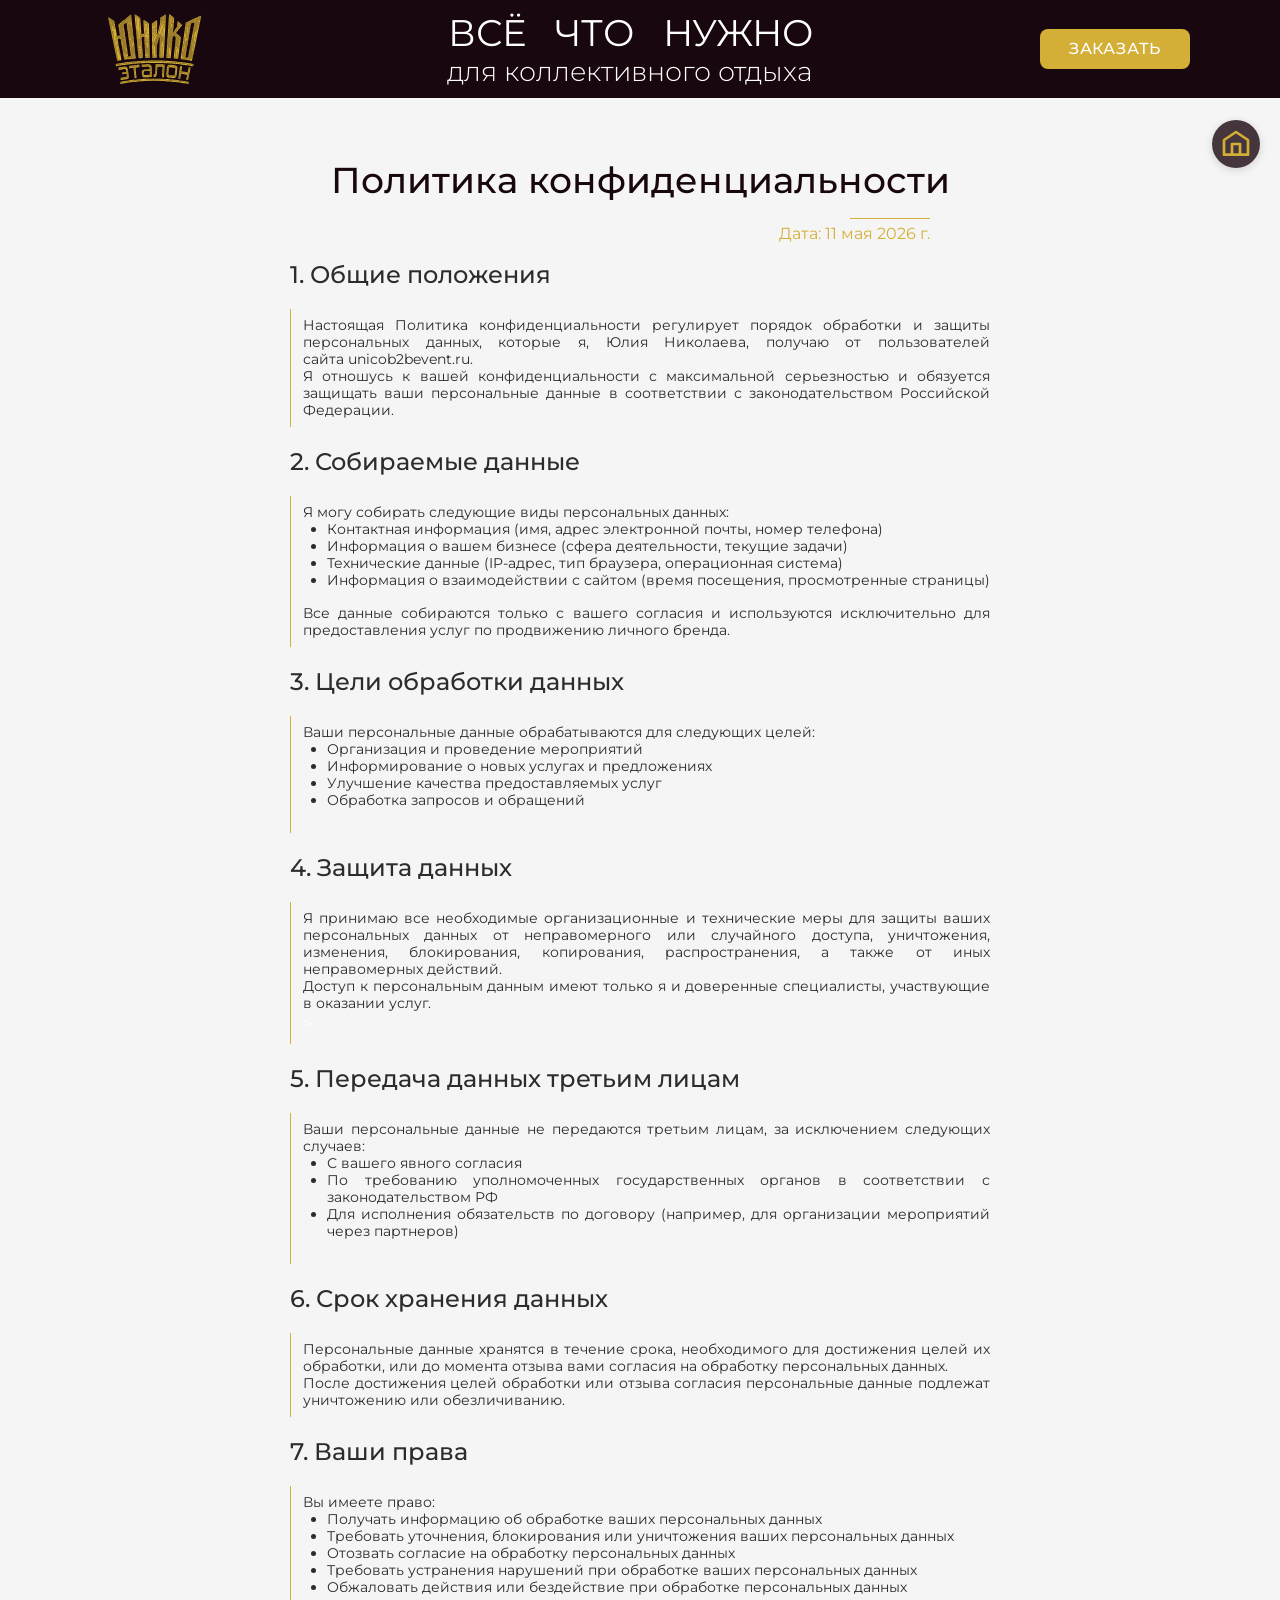
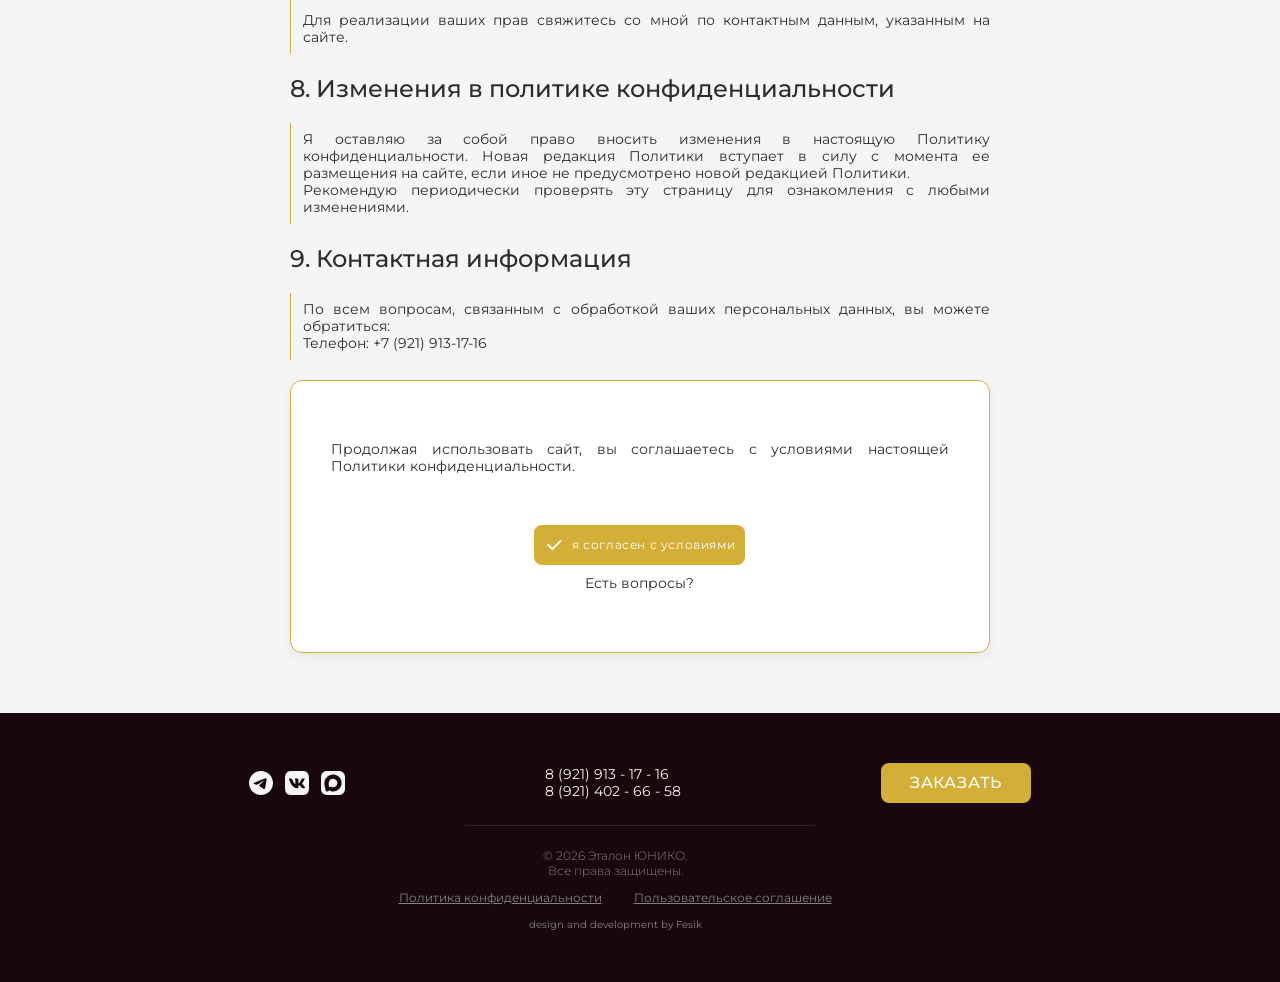
==== commit 773c03eb: "add nav-panel + new logic for awards + some fix" ====
--- a/privacy_policy_page.html
+++ b/privacy_policy_page.html
@@ -130,19 +130,19 @@
 <footer class="footer">
     <div class="footer__main">
         <div class="footer__main-sotial">
-            <a href="#">
+            <a href="https://t.me/etalon_unico">
                 <svg width="24" height="24" viewBox="0 0 24 24" fill="none" xmlns="http://www.w3.org/2000/svg">
                     <path d="M24 12C24 15.1826 22.7357 18.2348 20.4853 20.4853C18.2348 22.7357 15.1826 24 12 24C8.8174 24 5.76516 22.7357 3.51472 20.4853C1.26428 18.2348 0 15.1826 0 12C0 8.8174 1.26428 5.76516 3.51472 3.51472C5.76516 1.26428 8.8174 0 12 0C15.1826 0 18.2348 1.26428 20.4853 3.51472C22.7357 5.76516 24 8.8174 24 12ZM12.4305 8.859C11.2635 9.345 8.9295 10.35 5.4315 11.874C4.8645 12.099 4.566 12.321 4.539 12.537C4.494 12.9015 4.9515 13.0455 5.574 13.242L5.8365 13.3245C6.4485 13.524 7.2735 13.7565 7.701 13.7655C8.091 13.7745 8.5245 13.6155 9.003 13.2855C12.2715 11.079 13.959 9.9645 14.064 9.9405C14.139 9.9225 14.244 9.9015 14.313 9.9645C14.3835 10.026 14.376 10.1445 14.3685 10.176C14.3235 10.3695 12.528 12.0375 11.5995 12.9015C11.31 13.1715 11.1045 13.362 11.0625 13.4055C10.97 13.5 10.876 13.593 10.7805 13.6845C10.2105 14.2335 9.7845 14.6445 10.803 15.3165C11.2935 15.6405 11.6865 15.906 12.078 16.173C12.504 16.464 12.93 16.7535 13.482 17.1165C13.6215 17.2065 13.7565 17.304 13.887 17.397C14.3835 17.751 14.832 18.069 15.3825 18.018C15.7035 17.988 16.035 17.688 16.203 16.788C16.6005 14.6625 17.382 10.059 17.562 8.1615C17.573 8.00376 17.5664 7.8453 17.5425 7.689C17.5284 7.56288 17.4673 7.44669 17.3715 7.3635C17.235 7.26928 17.0723 7.22047 16.9065 7.224C16.4565 7.2315 15.762 7.473 12.4305 8.859Z"
                           fill="#F5F5F5"/>
                 </svg>
             </a>
-            <a href="#">
+            <a href="https://vk.com/etalon_unico">
                 <svg width="24" height="24" viewBox="0 0 24 24" fill="none" xmlns="http://www.w3.org/2000/svg">
                     <path d="M15.6875 0H8.325C1.59997 0 0 1.59997 0 8.31247V15.675C0 22.4 1.58753 24 8.31247 24H15.675C22.4 24 24 22.4125 24 15.6875V8.325C24 1.59997 22.4125 0 15.6875 0ZM19.375 17.125H17.625C16.9625 17.125 16.7625 16.5875 15.575 15.4C14.5375 14.4 14.1 14.275 13.8375 14.275C13.475 14.275 13.375 14.375 13.375 14.875V16.45C13.375 16.875 13.2375 17.125 12.125 17.125C11.0455 17.0524 9.99863 16.7245 9.07066 16.1681C8.14268 15.6118 7.36015 14.843 6.7875 13.925C5.42803 12.2328 4.48213 10.2469 4.02503 8.12497C4.02503 7.86247 4.125 7.62496 4.62503 7.62496H6.375C6.825 7.62496 6.98753 7.82497 7.1625 8.2875C8.01247 10.7875 9.46253 12.9625 10.05 12.9625C10.275 12.9625 10.375 12.8625 10.375 12.3V9.72496C10.3 8.55 9.675 8.44996 9.675 8.025C9.68323 7.91288 9.73483 7.80839 9.81885 7.73369C9.90287 7.659 10.0127 7.62 10.125 7.62496H12.875C13.25 7.62496 13.375 7.81246 13.375 8.26246V11.7375C13.375 12.1125 13.5375 12.2375 13.65 12.2375C13.875 12.2375 14.05 12.1125 14.4625 11.7C15.3489 10.619 16.0732 9.4147 16.6125 8.12497C16.6675 7.96978 16.7719 7.83689 16.9096 7.7466C17.0473 7.6563 17.2108 7.61358 17.375 7.62496H19.125C19.65 7.62496 19.7625 7.88746 19.65 8.26246C19.0132 9.68843 18.2254 11.042 17.3 12.3C17.1125 12.5875 17.0375 12.7375 17.3 13.075C17.475 13.3375 18.0875 13.85 18.5 14.3375C19.1 14.9359 19.5982 15.6284 19.975 16.3875C20.125 16.875 19.875 17.125 19.375 17.125Z"
                           fill="#F5F5F5"/>
                 </svg>
             </a>
-            <a href="#">
+            <a href="https://max.ru/u/f9LHodD0cOKzIsAyocp4rZ_jFuIFk7jGyEmi_0BeuviK6y-SVyD90GuSvQ4">
                 <svg width="24" height="24" viewBox="0 0 24 24" fill="none" xmlns="http://www.w3.org/2000/svg">
                     <path fill-rule="evenodd" clip-rule="evenodd"
                           d="M5.876 0H18.1238C21.3558 0 24 2.65244 24 5.89437V18.1056C24 21.3476 21.3558 24 18.1238 24H5.876C2.64418 24 0 21.3476 0 18.1056V5.89437C0 2.65244 2.64418 0 5.876 0ZM12.1857 20.4938C10.4956 20.4938 9.71031 20.2469 8.34918 19.2596C7.48277 20.3705 4.75593 21.2347 4.63587 19.7533C4.63587 18.6433 4.38599 17.7082 4.11038 16.6791C3.7731 15.418 3.39795 14.0153 3.39795 11.9766C3.39795 7.11556 7.3979 3.45886 12.1412 3.45886C16.8831 3.45886 20.6017 7.29328 20.6017 12.0239C20.6017 16.7538 16.7646 20.4939 12.1855 20.4939L12.1857 20.4938ZM12.2542 7.66185C9.94647 7.54126 8.14583 9.13738 7.74859 11.6357C7.41935 13.705 8.00274 16.2259 8.50141 16.3527C8.73679 16.4125 9.33911 15.9267 9.71015 15.5565C10.3211 15.9512 11.0218 16.2572 11.8008 16.2974C14.1703 16.4212 16.2694 14.573 16.3939 12.2111C16.5182 9.84919 14.6237 7.7856 12.2545 7.66185H12.2542Z"
@@ -152,7 +152,7 @@
         </div>
         <div class="footer__main-phones">
             <a href="tel:+79219131716" class="footer__phone">8 (921) <span
-                    style="font-size: 16px">913 - 17 - 16</span>
+                    style="font-size: 14px">913 - 17 - 16</span>
             </a>
             <a href="tel:+79214026658" class="footer__phone">8 (921) 402 - 66 - 58</a>
         </div>
--- a/css/style.css
+++ b/css/style.css
@@ -609,15 +609,15 @@
     display: flex;
     flex-direction: column;
     align-items: flex-start;
-    padding: 20px;
+    padding: 40px 35px 30px 40px;
     gap: 28px;
     background: var(--color-white);
     box-shadow: 0 4px 12px rgba(0, 0, 0, 0.06);
     border-radius: 12px;
     color: var(--color-text);
     font-family: var(--font-body), system-ui, sans-serif;
-    width: 100%;
-    height: 140px;
+    height: 185px;
+    width: 340px;
 }
 
 .about__grid-card-title {
@@ -631,6 +631,7 @@
     font-weight: 400;
     font-size: 16px;
     line-height: 20px;
+    Vertical-align: center;
 }
 
 .photo__person {
@@ -675,8 +676,6 @@
 }
 
 .awards__grid {
-    display: grid;
-    grid-template-columns: repeat(3, 1fr);
     gap: 30px;
     margin-top: 40px;
 }
@@ -694,12 +693,19 @@
     box-shadow: 0 8px 24px rgba(0, 0, 0, 0.1);
 }
 
+.award-firstLine {
+    display: flex;
+    gap: 15px;
+    align-items: center;
+    margin-bottom: 5px;
+    margin-top: 15px;
+}
+
 .award-year {
     font-weight: 700;
     font-size: 18px;
     line-height: 22px;
     color: var(--color-gold);
-    margin-bottom: 12px;
     letter-spacing: 0.05em;
 }
 
@@ -710,8 +716,6 @@
     font-size: 20px;
     line-height: 28px;
     color: var(--color-text);
-    margin-bottom: 12px;
-    height: 60px;
 }
 
 .award-desc {
@@ -1033,17 +1037,17 @@
     .about__subtitle { font-size: 20px; line-height: 24px; }
     .about__grid { gap: 20px; justify-content: space-evenly; max-width: 768px; padding: 10px; }
     .about__grid-left { width: 340px; gap: 16px; }
-    .about__grid-card { width: 340px; padding: 20px; gap: 20px; height: auto; }
+    .about__grid-card { width: 340px; padding: 20px; gap: 20px; height: 125px; }
     .about__grid-card-title { font-size: 20px; line-height: 24px; }
     .about__grid-card-content { font-size: 14px; line-height: 17px; }
     .about__grid svg { display: block; width: 1px; height: 300px; margin: 0; }
-    .photo__person { width: 100%; height: 500px; object-fit: scale-down; }
+    .photo__person { width: 100%; height: 400px; object-fit: scale-down; }
     .about__mission { align-items: flex-end; gap: 8px; }
     .about__mission-title { font-size: 18px; line-height: 24px; max-width: 490px; }
     .about__mission-content { font-size: 14px; line-height: 21px; text-align: right; }
 
     .awards__grid { grid-template-columns: repeat(2, 1fr); gap: 24px; }
-    .award-card { padding: 20px; }
+    .award-card { padding: 20px; max-width: 720px}
     .award-title { font-size: 18px; line-height: 24px; }
     .award-desc { font-size: 13px; line-height: 18px; }
 
@@ -1056,8 +1060,8 @@
     .footer__legal { margin-right: 0; max-width: 100%; }
     .footer__legal-links { flex-direction: row; gap: 24px; }
     .footer__legal-copy, .footer__legal-link, .footer__legal-dev { font-size: 10px; line-height: 12px; }
-}
-
+
+}
 /* ============================================
    БОЛЬШИЕ МОБИЛЬНЫЕ (max-width: 767px)
    ============================================ */
@@ -1193,19 +1197,20 @@
     .about__subtitle { font-size: 16px; line-height: 22px; max-width: 300px; }
     .about__grid { gap: 16px; width: 100%; }
     .about__grid-left { width: 100%; padding: 0 16px; }
-    .about__grid-card { width: 300px; padding: 16px; justify-content: space-evenly; }
+    .about__grid-card { width: 300px; padding: 16px; justify-content: center; align-items: center; gap: 20px; }
     .about__grid-card-title { font-size: 18px; line-height: 24px; }
-    .about__grid-card-content { font-size: 13px; line-height: 18px; height: 40px; text-align: start; }
-    .photo__person { width: 100%; max-width: 280px; height: auto; aspect-ratio: 280 / 340; }
+    .about__grid-card-content { font-size: 13px; line-height: 18px; height: 40px; width: 220px; text-align: center }
+    .photo__person { width: 300px; height: auto; aspect-ratio: 280 / 340; }
     .about__mission { width: 100%; padding: 0 16px; align-items: center; text-align: center; }
-    .about__mission-title { font-size: 14px; line-height: 20px; text-align: center; }
+    .about__mission-title { font-size: 14px; line-height: 20px; text-align: center; width: 380px; }
     .about__mission-content { font-size: 12px; line-height: 18px; text-align: center; }
 
     .awards__grid { gap: 16px; margin-top: 24px; grid-template-columns: repeat(1, 1fr); }
-    .award-card { padding: 16px; }
-    .award-year { font-size: 14px; margin-bottom: 6px; }
-    .award-title { font-size: 16px; line-height: 22px; margin-bottom: 6px; }
-    .award-desc { font-size: 12px; line-height: 16px; }
+    .award-card { padding: 16px; margin-left: 40px; margin-right: 40px;}
+    .award-firstLine {flex-direction: column; gap:0; }
+    .award-year { font-size: 14px; }
+    .award-title { font-size: 16px; line-height: 22px; margin-bottom: 6px; text-align: center; }
+    .award-desc { font-size: 12px; line-height: 16px; text-align: center; width: 270px; margin: 0 auto; }
     .award-future-icon { font-size: 28px; margin-bottom: 8px; }
 
     .footer { padding: 30px 16px; gap: 16px; }
@@ -1454,4 +1459,85 @@
 }
 @media (max-width: 430px) {
     .tui-pager { margin-top: 12px; }
+}
+
+/* ===== НАВИГАЦИОННАЯ ПАНЕЛЬ (оснавная страница) ===== */
+.nav-icons {
+    position: fixed;
+    right: 20px;
+    top: 320px;
+    transform: translateY(-50%);
+    display: flex;
+    flex-direction: column;
+    gap: 15px;
+    z-index: 1000;
+}
+
+.nav-icon {
+    display: flex;
+    align-items: center;
+    justify-content: center;
+    width: 48px;
+    height: 48px;
+    background: rgba(24, 7, 14, 0.8);
+    backdrop-filter: blur(4px);
+    border-radius: 50%;
+    color: var(--color-gold, #D4AF37);
+    transition: all 0.3s ease;
+    box-shadow: 0 2px 8px rgba(0, 0, 0, 0.15);
+    animation: softPulseNav 2s infinite ease-in-out;
+}
+
+/* SVG внутри иконок */
+.nav-icon svg {
+    width: 24px;
+    height: 24px;
+    stroke: currentColor;
+    stroke-width: 1.2;
+    stroke-linecap: round;
+    stroke-linejoin: round;
+    fill: none;
+}
+
+/* Анимация – такая же, как у .back-to-home-icon */
+@keyframes softPulseNav {
+    0% { opacity: 0.85; transform: scale(1); }
+    50% { opacity: 1; transform: scale(1.008); }
+    100% { opacity: 0.85; transform: scale(1); }
+}
+
+/* Hover – как у .back-to-home-icon */
+.nav-icon:hover {
+    transform: scale(1.05);
+    background: rgba(24, 7, 14, 0.95);
+    color: #fff;
+    box-shadow: 0 4px 12px rgba(212, 175, 55, 0.3);
+}
+
+/* Адаптив – как у .back-to-home-icon */
+@media (max-width: 767px) {
+    .nav-icons {
+        right: 12px;
+        gap: 10px;
+        top: 220px;
+    }
+
+    .nav-icon {
+        width: 40px;
+        height: 40px;
+    }
+    .nav-icon svg {
+        width: 20px;
+        height: 20px;
+    }
+}
+@media (max-width: 430px) {
+    .nav-icon {
+        width: 36px;
+        height: 36px;
+    }
+    .nav-icon svg {
+        width: 18px;
+        height: 18px;
+    }
 }
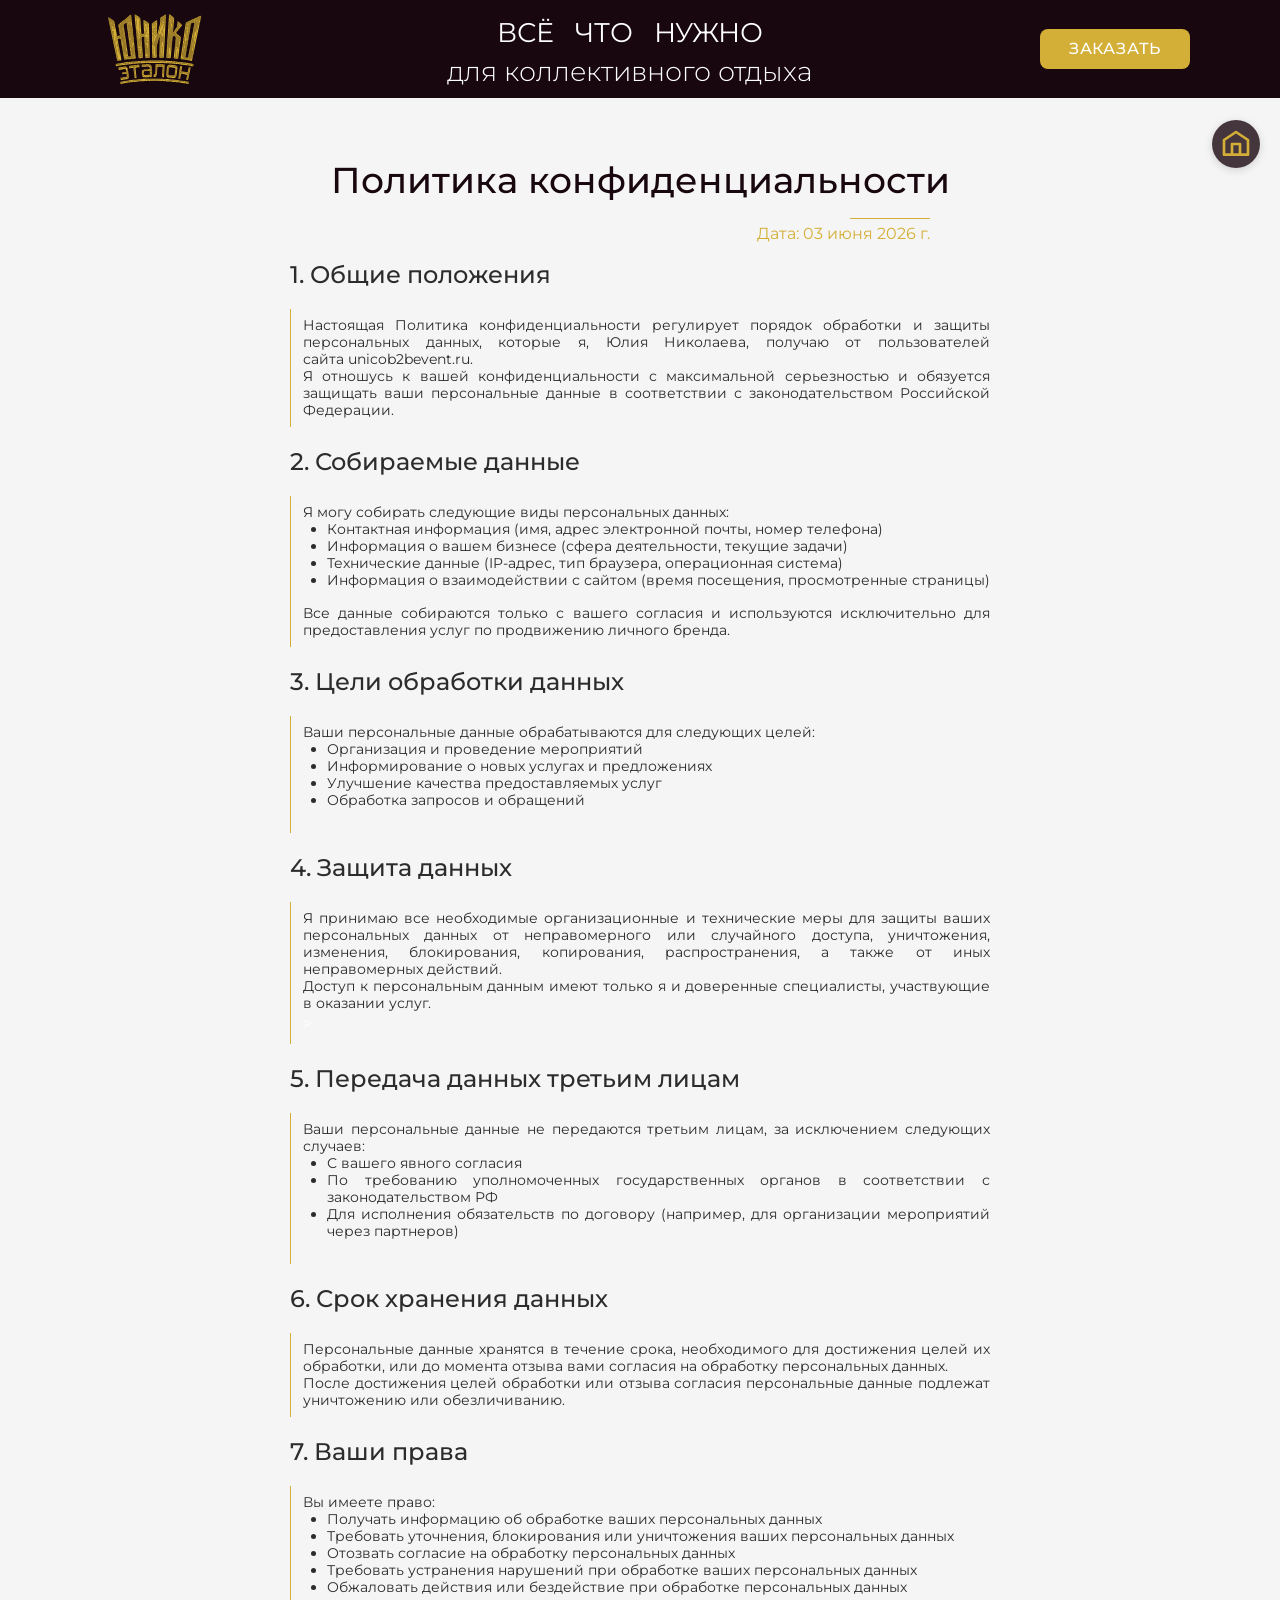
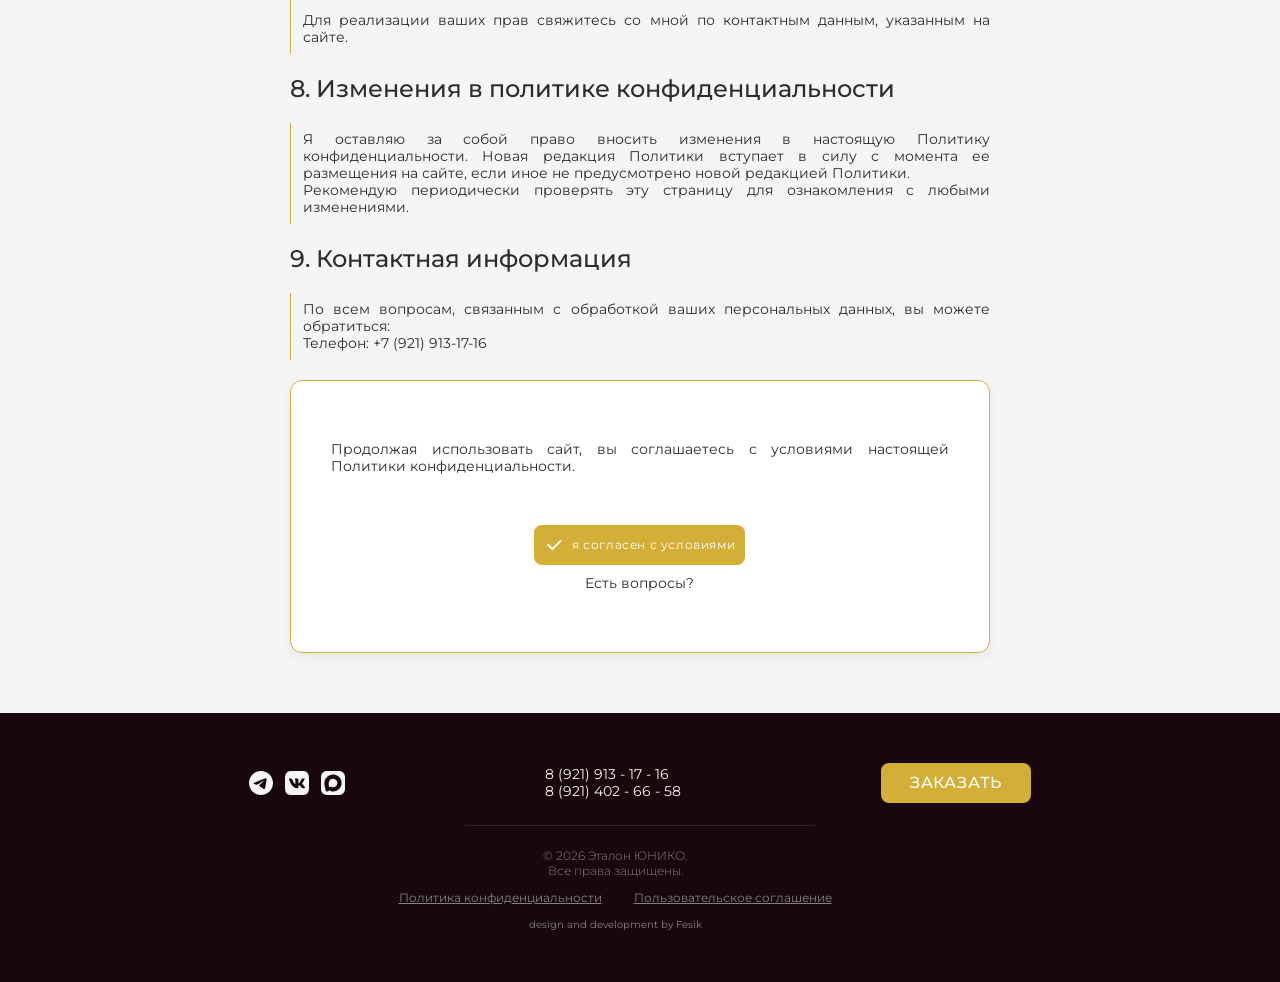
==== commit 2f9b6131: "fix pagination" ====
--- a/privacy_policy_page.html
+++ b/privacy_policy_page.html
@@ -34,7 +34,7 @@
         <svg width="80" height="1" viewBox="0 0 80 1" fill="none" xmlns="http://www.w3.org/2000/svg">
             <line y1="0.5" x2="80" y2="0.5" stroke="#D4AF37"/>
         </svg>
-        <span class="legal-date">Дата: 11 мая 2026 г.</span>
+        <span class="legal-date">Дата: 03 июня 2026 г.</span>
     </div>
     <div class="legal__content">
         <h2>1. Общие положения</h2>
--- a/css/style.css
+++ b/css/style.css
@@ -49,6 +49,7 @@
     list-style: none;
 }
 
+/* Уважение к настройкам движения */
 @media (prefers-reduced-motion: reduce) {
     html:focus-within {
         scroll-behavior: auto;
@@ -64,6 +65,7 @@
     }
 }
 
+/* Убираем стандартный alt-текст у изображений */
 img {
     text-indent: -9999px;
 }
@@ -82,7 +84,7 @@
     --gap: 1.5rem;
 }
 
-/* ===== ОБЩИЕ СТИЛИ  ===== */
+/* ===== ОБЩИЕ СТИЛИ ===== */
 body {
     font-family: var(--font-body), system-ui, sans-serif;
     background-color: var(--color-light);
@@ -100,19 +102,22 @@
     width: 100%;
     max-width: var(--container-width);
     padding: 0 2rem;
-    margin: 0 auto
+    margin: 0 auto;
 }
 
 .section {
     padding: 40px 0 10px;
 }
 
-.section__title {
+/* Заголовки секций и карточек — общие стили */
+.section__title,
+.card__title,
+.about__title {
+    font-weight: 500;
     font-size: 36px;
-    font-weight: 500;
+    line-height: 44px;
+    text-align: center;
     color: var(--color-text);
-    text-align: center;
-    line-height: 44px;
 }
 
 /* Стиль-подпись для мобильных (Элегантный / Активный) */
@@ -128,7 +133,7 @@
     letter-spacing: 0.05em;
 }
 
-/* Скрытие мобильных/планшетных блоков на десктопе */
+/* Скрытие блоков, предназначенных только для мобильных/планшетов, на десктопе */
 .mobile-only,
 .mobile-tablet-only,
 .mobile-only-extra {
@@ -171,13 +176,13 @@
 }
 
 .header__slogan_frsLine {
-    font-style: normal;
     font-weight: 400;
-    font-size: 37px;
+    font-size: 27px;
     line-height: 45px;
     text-align: center;
     text-transform: uppercase;
     color: var(--color-text-inverse);
+    vertical-align: bottom;
 }
 
 .header__slogan_secLine {
@@ -188,6 +193,7 @@
     text-align: center;
     text-transform: lowercase;
     color: var(--color-text-inverse);
+    vertical-align: top;
 }
 
 .header__contacts {
@@ -233,13 +239,25 @@
 }
 
 /* ===== HERO (ДЕСКТОП) ===== */
-.hero {
-    display: flex;
-    justify-content: center;
+.hero,
+.events,
+.cards__grid,
+.card,
+.steps,
+.partner,
+.about,
+.referral,
+.footer,
+.legal-page {
+    display: flex;
     flex-direction: column;
     align-items: center;
+}
+
+.hero {
     gap: 10px;
     padding: 80px 0 40px;
+    justify-content: center;
 }
 
 .hero__container {
@@ -250,7 +268,8 @@
     align-items: center;
 }
 
-.hero__title, .hero__subtitle {
+.hero__title,
+.hero__subtitle {
     font-family: var(--font-body), system-ui, sans-serif;
     font-size: 44px;
     font-weight: 500;
@@ -271,61 +290,49 @@
 
 /* ===== КАРТОЧКИ (ДЕСКТОП) ===== */
 .events {
-    display: flex;
-    flex-direction: column;
-    align-items: center;
     padding: 0;
 }
 
 .cards__grid {
-    display: flex;
-    flex-direction: column;
     align-items: flex-start;
     padding: 0;
     width: 100%;
 }
 
 .card {
-    display: flex;
-    flex-direction: column;
-    align-items: center;
     padding: 60px;
     gap: 20px;
     width: 100%;
 }
 
 .card__title {
-    font-size: 36px;
-    font-weight: 500;
-    line-height: 44px;
-    text-align: center;
-    color: var(--color-text);
-}
-
+    max-width: 750px;
+}
+
+/* Слайдер */
 .card__slider {
     display: flex;
     flex-direction: column;
     gap: 0;
     width: 100%;
-    max-width: 800px;
+    max-width: 750px;
     margin: 0 auto 20px;
-    height: 400px;
+    height: 500px;
     position: relative;
-}
-
+    touch-action: pan-y;
+}
+
+/* === ИСПРАВЛЕНИЕ: Контейнер изображений === */
+.slider-images {
+    position: relative;
+    width: 100%;
+    flex-shrink: 0;
+    height: 500px;
+    overflow: hidden;               /* обрезаем фото по краям */
+}
+
+/* === ИСПРАВЛЕНИЕ: Только картинки — абсолютные === */
 .card__slider-img {
-    width: 100%;
-    height: 100%;
-    object-fit: cover;
-    border-radius: 12px;
-    background: #2C2C2C;
-    opacity: 0.4;
-    transition: opacity 0.6s ease-in-out;
-}
-
-/* Стили для двухслойного кроссфейда (создаются JS) */
-.card__slider-img--front,
-.card__slider-img--back {
     position: absolute;
     top: 0;
     left: 0;
@@ -334,16 +341,19 @@
     object-fit: cover;
     border-radius: 12px;
     transition: opacity 0.6s ease-in-out;
-}
-
+    background: #2C2C2C;
+    opacity: 0.4;
+    text-indent: -9999px;
+}
+
+/* Пагинация */
 .tui-pager {
     display: flex;
-    flex-direction: row;
     justify-content: center;
-    align-items: flex-start;
+    gap: 12px;
+    margin: 20px 0;
     padding: 0;
-    gap: 8px;
-    margin-bottom: 50px;
+    flex-shrink: 0;
 }
 
 .badge {
@@ -366,24 +376,41 @@
     font-size: 12px;
     line-height: 15px;
     text-align: center;
-}
-
-.active { background: #ED9E5F; }
-.elegant { background: #B995CD; }
-.location { background: #B6CDAB; }
-.food { background: #E7D387; }
-
+    transition: opacity 0.3s ease, transform 0.3s ease;
+}
+
+.card__slider:hover .badge {
+    opacity: 1;
+    transform: scale(1.02);
+}
+
+.active {
+    background: #ED9E5F;
+}
+
+.elegant {
+    background: #B995CD;
+}
+
+.location {
+    background: #B6CDAB;
+}
+
+.food {
+    background: #E7D387;
+}
+
+/* Сетка контента внутри карточки */
 .card__grid {
     display: flex;
     flex-direction: column;
     align-items: flex-start;
     gap: 15px;
-    max-width: 800px;
+    max-width: 750px;
     width: 100%;
     margin: 40px auto 0;
     padding: 0;
     box-sizing: border-box;
-
 }
 
 .card__content {
@@ -411,9 +438,6 @@
 
 /* ===== ШАГИ ===== */
 .steps {
-    display: flex;
-    flex-direction: column;
-    align-items: center;
     padding: 60px;
     gap: 40px;
 }
@@ -437,6 +461,7 @@
     box-shadow: 0 4px 12px rgba(0, 0, 0, 0.06);
     border-radius: 12px;
     position: relative;
+    max-width: 370px;
 }
 
 .step__act {
@@ -446,6 +471,7 @@
     padding: 0;
     gap: 20px;
     width: 330px;
+    max-width: 330px;
     height: 87px;
 }
 
@@ -455,6 +481,12 @@
     line-height: 59px;
     color: var(--color-gold);
     opacity: 0.5;
+    transition: transform 0.3s ease, opacity 0.3s ease;
+}
+
+.step:hover .step__number {
+    transform: scale(1.1);
+    opacity: 0.8;
 }
 
 .step__arrow {
@@ -466,6 +498,12 @@
     position: absolute;
     top: 50px;
     right: 10px;
+    display: inline-block;
+    transition: transform 0.3s ease;
+}
+
+.step:hover .step__arrow {
+    animation: gentleShake 0.4s ease;
 }
 
 .step__title {
@@ -485,9 +523,6 @@
 
 /* ===== БЛОК ПАРТНЁРЫ ===== */
 .partner {
-    display: flex;
-    flex-direction: column;
-    align-items: center;
     padding: 60px 0;
     gap: 80px;
     margin-bottom: 50px;
@@ -535,10 +570,6 @@
 
 /* ===== БЛОК О КОМПАНИИ ===== */
 .about {
-    display: flex;
-    flex-direction: column;
-    align-items: center;
-    padding: 0 0 40px;
     gap: 40px;
 }
 
@@ -552,8 +583,8 @@
 }
 
 .about__logo {
-    width: 250px;
-    height: 191px;
+    width: 175px;
+    height: 134px;
 }
 
 .about__title-content {
@@ -562,15 +593,6 @@
     align-items: center;
     padding: 0;
     gap: 8px;
-}
-
-.about__title {
-    font-family: var(--font-body), system-ui, sans-serif;
-    font-weight: 500;
-    font-size: 36px;
-    line-height: 44px;
-    text-align: center;
-    color: var(--color-text);
 }
 
 .about__subtitle {
@@ -585,7 +607,6 @@
     display: flex;
     justify-content: center;
     align-items: center;
-    padding: 0 0 0 20px;
     gap: 40px;
     width: 915px;
 }
@@ -593,9 +614,8 @@
 .about__grid-left {
     display: flex;
     flex-direction: column;
-    align-items: flex-start;
     padding: 0;
-    gap: 16px;
+    gap: 40px;
 }
 
 .about__grid-right {
@@ -603,21 +623,24 @@
     justify-content: flex-end;
     align-items: flex-start;
     padding: 0;
+    box-shadow: 0 4px 12px rgba(0, 0, 0, 0.06);
+    border-radius: 12px;
+    box-sizing: border-box;
 }
 
 .about__grid-card {
     display: flex;
     flex-direction: column;
-    align-items: flex-start;
-    padding: 40px 35px 30px 40px;
+    justify-content: center;
+    padding: 40px;
     gap: 28px;
     background: var(--color-white);
-    box-shadow: 0 4px 12px rgba(0, 0, 0, 0.06);
     border-radius: 12px;
     color: var(--color-text);
     font-family: var(--font-body), system-ui, sans-serif;
-    height: 185px;
+    height: 174px;
     width: 340px;
+    box-shadow: 0 4px 12px rgba(0, 0, 0, 0.06);
 }
 
 .about__grid-card-title {
@@ -631,7 +654,8 @@
     font-weight: 400;
     font-size: 16px;
     line-height: 20px;
-    Vertical-align: center;
+    text-align: center;
+    height: auto;
 }
 
 .photo__person {
@@ -658,6 +682,7 @@
     line-height: 29px;
     text-align: right;
     color: var(--color-text);
+    margin: 20px auto 40px;
 }
 
 .about__mission-content {
@@ -677,28 +702,43 @@
 
 .awards__grid {
     gap: 30px;
-    margin-top: 40px;
-}
-
-.award-card {
+}
+
+.award-cards {
+    display: flex;
+    flex-direction: column;
+    gap: 40px;
     background: var(--color-white);
     border-radius: 12px;
-    padding: 24px;
+    padding: 40px;
     box-shadow: 0 4px 12px rgba(0, 0, 0, 0.06);
     transition: transform 0.3s ease, box-shadow 0.3s ease;
-}
-
-.award-card:hover {
-    transform: translateY(-5px);
+    max-width: 900px;
+    color: var(--color-text);
+}
+
+.award-cards:hover,
+.about__grid-card:hover,
+.about__grid-right:hover {
     box-shadow: 0 8px 24px rgba(0, 0, 0, 0.1);
+}
+
+.award-mainTitle {
+    text-align: start;
+    padding-left: 80px;
+}
+
+.award-card {
+    display: flex;
+    flex-direction: column;
+    gap: 15px;
+    transition: transform 0.3s ease, box-shadow 0.3s ease;
 }
 
 .award-firstLine {
     display: flex;
     gap: 15px;
     align-items: center;
-    margin-bottom: 5px;
-    margin-top: 15px;
 }
 
 .award-year {
@@ -709,7 +749,9 @@
     letter-spacing: 0.05em;
 }
 
-.award-future-icon { color: var(--color-gold); }
+.award-future-icon {
+    color: var(--color-gold);
+}
 
 .award-title {
     font-weight: 500;
@@ -726,11 +768,33 @@
     opacity: 0.85;
 }
 
+/* ===== КЕШБЕК ЗА РЕКОМЕНДАЦИЮ ===== */
+.referral {
+    justify-content: center;
+    gap: 20px;
+    padding: 20px 0 40px;
+    margin: 0;
+}
+
+.referral__icon {
+    height: 65px;
+    width: auto;
+    display: block;
+}
+
+.referral__text {
+    font-family: var(--font-body), system-ui, sans-serif;
+    font-weight: 500;
+    font-size: 28px;
+    line-height: 34px;
+    text-align: center;
+    color: var(--color-gold);
+    max-width: 600px;
+    padding: 0 20px;
+}
+
 /* ===== ФУТЕР ===== */
 .footer {
-    display: flex;
-    flex-direction: column;
-    align-items: center;
     padding: 40px 20px;
     gap: 12px;
     margin-top: 20px;
@@ -755,10 +819,20 @@
     gap: 12px;
 }
 
+.footer__main-sotial a svg {
+    transition: transform 0.2s ease, filter 0.2s ease;
+}
+
+.footer__main-sotial a:hover svg {
+    transform: scale(1.15);
+    filter: drop-shadow(0 0 4px var(--color-gold));
+}
+
 .footer__main-phones {
     display: flex;
     flex-direction: column;
     align-items: flex-start;
+    justify-content: center;
     padding: 0;
 }
 
@@ -771,7 +845,9 @@
     color: #F5F5F5;
 }
 
-.footer__phone:hover { color: var(--color-gold); }
+.footer__phone:hover {
+    color: var(--color-gold);
+}
 
 .footer__legal {
     display: flex;
@@ -788,7 +864,10 @@
     text-decoration: underline;
     transition: color 0.2s;
 }
-.footer__legal a:hover { color: var(--color-gold); }
+
+.footer__legal a:hover {
+    color: var(--color-gold);
+}
 
 .footer__legal-copy {
     font-family: var(--font-body), system-ui, sans-serif;
@@ -834,10 +913,7 @@
 
 /* ===== СТРАНИЦЫ ПОЛИТИКИ / СОГЛАШЕНИЯ ===== */
 .legal-page {
-    display: flex;
-    flex-direction: column;
     justify-content: center;
-    align-items: center;
     padding: 60px 10px 40px;
     gap: 16px;
     width: 700px;
@@ -967,11 +1043,12 @@
     text-align: center;
     color: #2C2C2C;
 }
-.privacy-questions:hover { color: var(--color-gold); }
-
-/* ============================================
-   ПЛАНШЕТ (max-width: 1024px)
-   ============================================ */
+
+.privacy-questions:hover {
+    color: var(--color-gold);
+}
+
+/* ===== АДАПТИВ: ПЛАНШЕТ (max-width: 1024px) ===== */
 @media (max-width: 1024px) {
     .container {
         max-width: 728px;
@@ -986,305 +1063,1356 @@
         margin: 0;
     }
 
-    .header { padding: 10px 0; }
+    .header {
+        padding: 10px 0;
+    }
+
     .header__inner {
         width: 650px;
         padding: 20px;
         gap: 16px;
         margin: 0 auto;
     }
-    .logo { width: 52px; height: 40px; }
-    .header__slogan_frsLine { font-size: 20px; line-height: 24px; }
-    .header__slogan_secLine { font-size: 14px; line-height: 17px; }
-    .btn { width: 120px; height: 40px; padding: 8px 16px; font-size: 14px; line-height: 17px; }
-
-    .hero { padding: 40px 0 20px; gap: 10px; margin-top: 50px; }
-    .hero__title, .hero__subtitle { font-size: 28px; line-height: 34px; }
-    .hero__subtitle { width: 335px; }
-
-    .card { padding: 60px 0; gap: 20px; }
-    .card__title { font-size: 24px; line-height: 29px; }
-    .card__slider { padding: 20px; height: 320px; }
-    .tui-pager { gap: 8px; margin-bottom: 16px; }
-    .badge { left: 30px; top: 30px; padding: 8px 12px; font-size: 10px; line-height: 12px; }
-    .card__grid {padding: 0 20px; gap: 15px; }
-    .card__content { padding: 16px 0 16px 12px; gap: 6px; }
-    .card__subtitle { font-size: 18px; line-height: 22px; }
+
+    .logo {
+        width: 52px;
+        height: 40px;
+    }
+
+    .header__slogan_frsLine {
+        font-size: 20px;
+        line-height: 24px;
+    }
+
+    .header__slogan_secLine {
+        font-size: 14px;
+        line-height: 17px;
+    }
+
+    .btn {
+        width: 120px;
+        height: 40px;
+        padding: 8px 16px;
+        font-size: 14px;
+        line-height: 17px;
+    }
+
+    .hero {
+        padding: 40px 0 20px;
+        gap: 10px;
+        margin-top: 50px;
+    }
+
+    .hero__title, .hero__subtitle {
+        font-size: 28px;
+        line-height: 34px;
+    }
+
+    .hero__subtitle {
+        width: 335px;
+    }
+
+    .card {
+        padding: 60px 0;
+        gap: 20px;
+    }
+
+    .section__title, .card__title, .about__title {
+        font-size: 28px;
+        line-height: 34px;
+    }
+
+    .card__slider {
+        padding: 20px;
+    }
+
+    .tui-pager {
+        gap: 8px;
+        margin-bottom: 16px;
+    }
+
+    .badge {
+        left: 30px;
+        top: 30px;
+        padding: 8px 12px;
+        font-size: 10px;
+        line-height: 12px;
+    }
+
+    .card__grid {
+        padding: 0 20px;
+        gap: 15px;
+    }
+
+    .card__content {
+        padding: 16px 0 16px 12px;
+        gap: 6px;
+    }
+
+    .card__subtitle {
+        font-size: 18px;
+        line-height: 22px;
+    }
+
     .card:nth-child(3) .card__subtitle,
-    .card:nth-child(4) .card__subtitle { font-size: 20px; line-height: 24px; }
-    .card__desc { font-size: 14px; line-height: 17px; }
-
-    .steps { padding: 60px 0; gap: 40px; }
-    .section__title { font-size: 28px; line-height: 34px; }
-    .steps__list { gap: 20px; }
-    .step { width: 220px; height: 300px; padding: 20px; gap: 15px; }
-    .step__act { width: 100%; gap: 15px; flex-direction: column; height: 120px; }
-    .step__number { font-size: 36px; line-height: 44px; }
-    .step__arrow { top: 30px; right: 15px; }
-    .step__title { font-size: 16px; line-height: 20px; height: 60px; }
-    .step__desc { font-size: 16px; line-height: 20px; height: 100px; }
-    .step:last-child .step__title { font-size: 20px; line-height: 24px; }
-
-    .partner { padding: 60px 0; gap: 40px; margin-bottom: 50px; }
-    .logos { gap: 20px; }
-    .logos__line { gap: 40px; height: 80px; }
-    .logos__line img { height: 40px; width: auto; }
-
-    .about { padding: 0 0 40px; gap: 40px; }
-    .about__main { gap: 20px; }
-    .about__logo { width: 100px; height: 77px; }
-    .about__title { font-size: 28px; line-height: 34px; }
-    .about__subtitle { font-size: 20px; line-height: 24px; }
-    .about__grid { gap: 20px; justify-content: space-evenly; max-width: 768px; padding: 10px; }
-    .about__grid-left { width: 340px; gap: 16px; }
-    .about__grid-card { width: 340px; padding: 20px; gap: 20px; height: 125px; }
-    .about__grid-card-title { font-size: 20px; line-height: 24px; }
-    .about__grid-card-content { font-size: 14px; line-height: 17px; }
-    .about__grid svg { display: block; width: 1px; height: 300px; margin: 0; }
-    .photo__person { width: 100%; height: 400px; object-fit: scale-down; }
-    .about__mission { align-items: flex-end; gap: 8px; }
-    .about__mission-title { font-size: 18px; line-height: 24px; max-width: 490px; }
-    .about__mission-content { font-size: 14px; line-height: 21px; text-align: right; }
-
-    .awards__grid { grid-template-columns: repeat(2, 1fr); gap: 24px; }
-    .award-card { padding: 20px; max-width: 720px}
-    .award-title { font-size: 18px; line-height: 24px; }
-    .award-desc { font-size: 13px; line-height: 18px; }
-
-    .footer { padding: 40px 80px; gap: 20px; }
-    .footer__main { flex-direction: column; align-items: center; gap: 16px; width: auto; max-width: none; }
-    .footer__main-sotial { gap: 12px; order: 2; }
-    .footer__main-phones { align-items: center; order: 1; }
-    .footer__phone { font-size: 12px; line-height: 15px; }
-    .footer__main .btn { order: 0; }
-    .footer__legal { margin-right: 0; max-width: 100%; }
-    .footer__legal-links { flex-direction: row; gap: 24px; }
-    .footer__legal-copy, .footer__legal-link, .footer__legal-dev { font-size: 10px; line-height: 12px; }
-
-}
-/* ============================================
-   БОЛЬШИЕ МОБИЛЬНЫЕ (max-width: 767px)
-   ============================================ */
+    .card:nth-child(4) .card__subtitle {
+        font-size: 20px;
+        line-height: 24px;
+    }
+
+    .card__desc {
+        font-size: 14px;
+        line-height: 17px;
+    }
+
+    .steps {
+        padding: 60px 0;
+        gap: 40px;
+    }
+
+    .steps__list {
+        gap: 20px;
+    }
+
+    .step {
+        width: 220px;
+        height: 300px;
+        padding: 20px;
+        gap: 15px;
+    }
+
+    .step__act {
+        width: 100%;
+        gap: 15px;
+        flex-direction: column;
+        height: 120px;
+    }
+
+    .step__number {
+        font-size: 36px;
+        line-height: 44px;
+    }
+
+    .step__arrow {
+        top: 30px;
+        right: 15px;
+    }
+
+    .step__title {
+        font-size: 16px;
+        line-height: 20px;
+        height: 60px;
+    }
+
+    .step__desc {
+        font-size: 16px;
+        line-height: 20px;
+        height: 100px;
+    }
+
+    .step:last-child .step__title {
+        font-size: 20px;
+        line-height: 24px;
+    }
+
+    .partner {
+        padding: 60px 0;
+        gap: 40px;
+        margin-bottom: 50px;
+    }
+
+    .logos {
+        gap: 20px;
+    }
+
+    .logos__line {
+        gap: 40px;
+        height: 80px;
+    }
+
+    .logos__line img {
+        height: 40px;
+    }
+
+    .logos__track img {
+        height: 40px;
+    }
+
+    .about {
+        padding: 0;
+        gap: 40px;
+    }
+
+    .about__main {
+        gap: 20px;
+    }
+
+    .about__logo {
+        width: 100px;
+        height: 77px;
+    }
+
+    .about__subtitle {
+        font-size: 20px;
+        line-height: 24px;
+    }
+
+    .about__grid {
+        gap: 20px;
+        justify-content: space-evenly;
+        max-width: 768px;
+        padding: 10px;
+    }
+
+    .about__grid-left {
+        width: 340px;
+        gap: 37px;
+    }
+
+    .about__grid-card {
+        width: 340px;
+        padding: 20px;
+        gap: 20px;
+        height: 109px;
+    }
+
+    .about__grid-card:first-child p {
+        width: 230px;
+        margin: 0 auto;
+    }
+
+    .about__grid-card-title {
+        font-size: 20px;
+        line-height: 24px;
+    }
+
+    .about__grid-card-content {
+        font-size: 14px;
+        line-height: 17px;
+    }
+
+    .about__grid svg {
+        display: block;
+        width: 1px;
+        height: 300px;
+        margin: 0;
+    }
+
+    .photo__person {
+        width: 100%;
+        height: 402px;
+        object-fit: scale-down;
+    }
+
+    .about__mission {
+        align-items: flex-end;
+        gap: 8px;
+    }
+
+    .about__mission-title {
+        font-size: 18px;
+        line-height: 24px;
+        max-width: 490px;
+    }
+
+    .about__mission-content {
+        font-size: 14px;
+        line-height: 21px;
+        text-align: right;
+    }
+
+    .awards__grid {
+        grid-template-columns: repeat(2, 1fr);
+        gap: 24px;
+    }
+
+    .award-cards {
+        padding: 40px;
+        max-width: 720px;
+    }
+
+    .award-title {
+        font-size: 18px;
+        line-height: 24px;
+    }
+
+    .award-desc {
+        font-size: 13px;
+        line-height: 18px;
+    }
+
+    .referral {
+        padding: 20px 0 40px;
+        gap: 16px;
+    }
+
+    .referral__icon {
+        height: 55px;
+    }
+
+    .referral__text {
+        font-size: 24px;
+        line-height: 29px;
+    }
+
+    .footer {
+        padding: 40px 80px;
+        gap: 20px;
+    }
+
+    .footer__main {
+        flex-direction: column;
+        align-items: center;
+        gap: 16px;
+        width: auto;
+        max-width: none;
+    }
+
+    .footer__main-sotial {
+        gap: 12px;
+        order: 2;
+    }
+
+    .footer__main-phones {
+        align-items: center;
+        order: 1;
+    }
+
+    .footer__phone {
+        font-size: 12px;
+        line-height: 15px;
+    }
+
+    .footer__main .btn {
+        order: 0;
+    }
+
+    .footer__legal {
+        margin-right: 0;
+        max-width: 100%;
+    }
+
+    .footer__legal-links {
+        flex-direction: row;
+        gap: 24px;
+    }
+
+    .footer__legal-copy,
+    .footer__legal-link,
+    .footer__legal-dev {
+        font-size: 10px;
+        line-height: 12px;
+    }
+
+    .legal-page {
+        width: 90%;
+        max-width: 700px;
+        padding: 40px 20px;
+    }
+
+    .divider {
+        width: 100%;
+        max-width: 500px;
+        align-items: center;
+    }
+
+    .legal-page h2 {
+        width: 100%;
+        font-size: 22px;
+        line-height: 28px;
+    }
+
+    .confirm {
+        width: 100%;
+        padding: 40px 20px;
+    }
+}
+
+/* ===== АДАПТИВ: БОЛЬШИЕ МОБИЛЬНЫЕ (max-width: 767px) ===== */
 @media (max-width: 767px) {
-    .container { max-width: 350px; width: 100%; padding: 0 20px; margin: 0 auto; box-sizing: border-box; }
-    .section { padding: 30px 0; margin: 0; }
-
-    .header { padding: 10px 0; height: 60px; }
-    .header__inner { width: 350px; padding: 20px 0; gap: 16px; margin: 0 auto; }
-    .logo { width: 39px; height: 30px; }
-    .header__slogan_frsLine { font-size: 12px; line-height: 15px; }
-    .header__slogan_secLine { font-size: 8px; line-height: 10px; }
-    .btn { width: 90px; height: 27px; padding: 6px 12px; font-size: 12px; line-height: 15px; }
-
-    .hero { padding: 24px 0 16px; gap: 10px; }
-    .hero__title { font-size: 24px; line-height: 30px; }
-    .hero__subtitle { width: 320px; }
-
-    .card { padding: 30px 0; gap: 12px; width: 300px; }
-    .card__title { font-size: 20px; line-height: 24px; }
-    .card__slider { padding: 0 20px 20px; height: 220px; }
-    .card__slider-img { width: 100%; height: 100%; object-fit: cover; }
-    .tui-pager { gap: 5px; margin-bottom: 12px; }
-    .badge { left: 10px; top: 10px; padding: 8px 12px; font-size: 8px; line-height: 10px; }
-    .card__grid { padding: 0; gap: 12px; width: 100%; margin-left: 0; }
-    .card__content { padding: 12px 0 12px 10px; gap: 6px; }
-    .card__subtitle { font-size: 16px; line-height: 20px; }
-    .card__desc { font-size: 12px; line-height: 15px; }
-
-    .steps { padding: 30px 0; gap: 12px; }
-    .section__title { font-size: 20px; line-height: 24px; }
-    .steps__list { flex-direction: column; align-items: center; padding: 18px 0 0; gap: 12px; }
-    .step { width: 320px; height: 220px; padding: 20px 20px 50px; justify-content: space-evenly; position: relative; }
-    .step__act { width: 280px; gap: 20px; justify-content: space-between; height: auto; flex-direction: row; }
-    .step__arrow { transform: rotate(90deg); top: 160px; right: 140px; }
-    .step__number:first-child { font-size: 28px; line-height: 34px; }
-    .step__act .step__title { font-size: 16px; line-height: 22px; padding: 0; }
-    .step:last-child .step__title { font-size: 18px; line-height: 24px; }
-    .step__act .step__number:last-child { font-size: 28px; line-height: 34px; opacity: 0.5; }
-    .step:last-child .step__act { justify-content: flex-start; }
-    .step:last-child .step__act .step__title { font-size: 18px; line-height: 22px; }
-    .step__desc { font-size: 13px; line-height: 16px; height: auto; color: var(--color-text); }
-
-    .partner { padding: 30px 0; gap: 30px; }
-    .logos { gap: 20px; }
-    .logos__line { gap: 30px; height: 60px; }
-    .logos__line img { height: 30px; }
-
-    .about { padding: 0 0 20px; gap: 20px; }
-    .about__main { width: 354px; padding: 0 20px; gap: 20px; flex-direction: row; }
-    .about__logo { width: 104px; height: 80px; }
-    .about__title { font-size: 20px; line-height: 24px; }
-    .about__subtitle { font-size: 16px; line-height: 20px; max-width: 190px; }
-    .about__grid { flex-direction: column; gap: 20px; }
-    .about__grid-left { width: 320px; gap: 16px; align-items: center; }
-    .about__grid-card { width: 320px; padding: 20px; gap: 20px; height: auto; min-height: auto; }
-    .about__grid-card:first-child { height: 127px; }
-    .about__grid-card:nth-child(2) { height: 118px; justify-content: space-between; }
+    .container {
+        max-width: 350px;
+        width: 100%;
+        padding: 0 20px;
+        margin: 0 auto;
+        box-sizing: border-box;
+    }
+
+    .section {
+        padding: 30px 0;
+        margin: 0;
+    }
+
+    .header {
+        padding: 10px 0;
+        height: 60px;
+    }
+
+    .header__inner {
+        width: 350px;
+        padding: 20px 0;
+        gap: 16px;
+        margin: 0 auto;
+    }
+
+    .logo {
+        width: 39px;
+        height: 30px;
+    }
+
+    .header__slogan_frsLine {
+        font-size: 12px;
+        line-height: 15px;
+    }
+
+    .header__slogan_secLine {
+        font-size: 8px;
+        line-height: 10px;
+    }
+
+    .btn {
+        width: 90px;
+        height: 27px;
+        padding: 6px 12px;
+        font-size: 12px;
+        line-height: 15px;
+    }
+
+    .hero {
+        padding: 24px 0 16px;
+        gap: 10px;
+    }
+
+    .hero__title {
+        font-size: 24px;
+        line-height: 30px;
+    }
+
+    .hero__subtitle {
+        width: 320px;
+    }
+
+    .card {
+        padding: 30px 0;
+        gap: 12px;
+        width: 300px;
+    }
+
+    .card__title,
+    .section__title {
+        font-size: 22px;
+        line-height: 24px;
+    }
+
+    .card__slider {
+        padding: 0 20px 20px;
+    }
+
+    .card__slider-img {
+        width: 100%;
+        height: 100%;
+        object-fit: cover;
+    }
+
+    .tui-pager {
+        gap: 5px;
+        margin: 16px 0 12px;
+    }
+
+    .badge {
+        left: 10px;
+        top: 10px;
+        padding: 8px 12px;
+        font-size: 8px;
+        line-height: 10px;
+    }
+
+    .card__grid {
+        padding: 0;
+        gap: 12px;
+        width: 100%;
+        margin-left: 0;
+    }
+
+    .card__content {
+        padding: 12px 0 12px 10px;
+        gap: 6px;
+    }
+
+    .card__subtitle {
+        font-size: 16px;
+        line-height: 20px;
+    }
+
+    .card__desc {
+        font-size: 12px;
+        line-height: 15px;
+    }
+
+    .steps {
+        padding: 30px 0;
+        gap: 12px;
+    }
+
+    .steps__list {
+        flex-direction: column;
+        align-items: center;
+        padding: 18px 0 0;
+        gap: 12px;
+    }
+
+    .step {
+        width: 320px;
+        height: 220px;
+        padding: 20px 20px 50px;
+        justify-content: space-evenly;
+        position: relative;
+    }
+
+    .step__act {
+        width: 280px;
+        gap: 20px;
+        justify-content: space-between;
+        height: auto;
+        flex-direction: row;
+    }
+
+    .step__arrow {
+        transform: rotate(90deg);
+        top: 160px;
+        right: 140px;
+    }
+
+    .step__number:first-child {
+        font-size: 28px;
+        line-height: 34px;
+    }
+
+    .step__act .step__title {
+        font-size: 16px;
+        line-height: 22px;
+        padding: 0;
+    }
+
+    .step:last-child .step__title {
+        font-size: 18px;
+        line-height: 24px;
+    }
+
+    .step__act .step__number:last-child {
+        font-size: 28px;
+        line-height: 34px;
+        opacity: 0.5;
+    }
+
+    .step:last-child .step__act {
+        justify-content: flex-start;
+    }
+
+    .step:last-child .step__act .step__title {
+        font-size: 22px;
+        line-height: 22px;
+    }
+
+    .step__desc {
+        font-size: 13px;
+        line-height: 16px;
+        height: auto;
+    }
+
+    .partner {
+        padding: 30px 0;
+        gap: 30px;
+    }
+
+    .logos {
+        gap: 20px;
+    }
+
+    .logos__line {
+        gap: 30px;
+        height: 60px;
+    }
+
+    .logos__line img {
+        height: 30px;
+    }
+
+    .logos__track img {
+        height: 30px;
+    }
+
+    .about {
+        gap: 20px;
+    }
+
+    .about__main {
+        width: 354px;
+        padding: 0 20px;
+        gap: 20px;
+        flex-direction: row;
+    }
+
+    .about__logo {
+        width: 104px;
+        height: 80px;
+    }
+
+    .about__title {
+        font-size: 20px;
+        line-height: 24px;
+    }
+
+    .about__subtitle {
+        font-size: 16px;
+        line-height: 20px;
+        max-width: 190px;
+    }
+
+    .about__grid {
+        flex-direction: column;
+        gap: 20px;
+    }
+
+    .about__grid-left {
+        width: 320px;
+        gap: 16px;
+        align-items: center;
+    }
+
+    .about__grid-card {
+        width: 320px;
+        padding: 30px 20px;
+        gap: 20px;
+        min-height: auto;
+        height: 150px;
+        align-items: stretch;
+    }
+
+    .about__grid-card:first-child {
+        height: 150px;
+    }
+
+    .about__grid-card:first-child p {
+        width: 260px;
+    }
+
+    .about__grid-card:nth-child(2) {
+        height: 150px;
+        justify-content: space-between;
+    }
+
     .about__grid-card:nth-child(3),
-    .about__grid-card:nth-child(4) { height: 109px; justify-content: space-between; gap: 28px; }
-    .about__grid-card-title { font-size: 18px; line-height: 22px; }
-    .about__grid-card-content { font-size: 13px; line-height: 16px; }
-    .about__grid svg { display: none; }
-    .photo__person { width: 250px; height: 306px; object-fit: cover; }
-    .about__mission { align-items: center; text-align: center; width: 320px; gap: 8px; }
-    .about__mission-title { font-size: 12px; line-height: 20px; max-width: 500px; }
-    .about__mission-content { font-size: 10px; line-height: 15px; text-align: center; }
-
-    .footer { padding: 40px 20px; gap: 12px; }
-    .footer__main { flex-direction: column; align-items: center; gap: 16px; width: 115px; margin: 0 auto; }
-    .footer__main .btn { width: 90px; height: 27px; font-size: 12px; padding: 6px 12px; }
-    .footer__main-phones { align-items: flex-start; width: 95px; }
-    .footer__phone { font-size: 10px; line-height: 12px; }
-    .footer__main-sotial { gap: 12px; width: 95px; }
-    .footer__main-sotial svg { width: 20px; height: 20px; }
-    .footer__legal { margin-right: 0; text-align: center; gap: 4px; }
-    .footer__legal-copy { font-size: 8px; line-height: 10px; }
-    .footer__legal-links { flex-direction: row; gap: 24px; flex-wrap: wrap; justify-content: center; }
-    .footer__legal-link, .footer__legal-dev { font-size: 8px; line-height: 10px; }
-}
-
-/* ============================================
-   МОБИЛЬНЫЕ УЗКИЕ ЭКРАНЫ (max-width: 430px)
-   ============================================ */
-@media (max-width: 430px) {
-    .container { padding: 0 16px; }
-    .section { padding: 24px 0; margin: 0; }
-    .section__title { font-size: 24px; line-height: 30px; margin-bottom: 8px; width: 350px}
-
-    .header { padding: 8px 0; height: auto; min-height: 56px; }
-    .header__inner { width: 100%; padding: 0 16px; gap: 10px; flex-wrap: wrap; justify-content: space-between; }
-    .logo img { width: 100%; height: auto; }
-    .header__contacts { width: auto; padding: 0; }
-    .btn { width: 80px; height: 32px; font-size: 10px; line-height: 12px; padding: 4px 8px; }
-
-    .hero { padding: 20px 0 16px; }
-    .hero__title, .hero__subtitle { font-size: 22px; line-height: 28px; width: 350px; }
-    .hero__subtitle { background: linear-gradient(90deg, var(--color-gold), #B49531, var(--color-text)); background-clip: text; -webkit-background-clip: text; }
-
-    .card { padding: 20px 0; width: 350px; }
-    .card__title { font-size: 18px; line-height: 26px; padding: 0 8px; width: 280px; }
-    .barbecue { width: 250px; }
-    .cards__grid { align-items: center; }
-    .card__slider { padding: 0; width: 100%; height: auto; aspect-ratio: 320 / 220; margin-bottom: 0 }
-    .card__slider-img { width: 100%; height: 100%; object-fit: cover; }
-    .tui-pager { gap: 6px; margin-bottom: 10px; }
-    .badge { left: 12px; top: 12px; padding: 4px 10px; font-size: 8px; line-height: 10px; }
-    .card__grid {padding: 0; gap: 12px; width: 100%; margin-left: 0; margin-top: 0}
-    .card__content { padding: 12px 0 12px 12px; }
-    .card__subtitle { font-size: 16px; line-height: 24px; }
-    .card__desc { font-size: 13px; line-height: 18px; }
-
-    .steps { padding: 24px 0; gap: 20px; }
-    .steps__list { gap: 16px; }
-    .step { height: 180px; width: 350px; padding: 16px 20px 20px; gap: 12px; position: relative; }
-    .step__act { width: 100%; gap: 12px; flex-direction: row; height: auto; }
-    .step__number:first-child { font-size: 28px; line-height: 34px; }
-    .step__act .step__title { font-size: 16px; line-height: 20px; }
-    .step__arrow { left: 15px; top: 60px; transform: rotate(90deg); font-size: 20px; width: 40px; }
-    .step__title:last-child { padding: 5px; }
-    .step:last-child .step__arrow { display: none; }
-    .step__desc { font-size: 13px; line-height: 18px; height: auto; margin-top: 8px; }
-
-    .partner { padding: 40px 0; gap: 24px; }
-    .logos { gap: 16px; }
-    .logos__line { gap: 20px; height: 50px; }
-    .logos__line img { height: 24px; }
-
-    .about { padding: 0 0 24px; gap: 24px; }
-    .about__main { width: 100%; padding: 20px 16px; gap: 12px; flex-direction: column; text-align: center; }
-    .about__logo { width: 80px; height: 62px; }
-    .about__title { font-size: 24px; line-height: 30px; }
-    .about__subtitle { font-size: 16px; line-height: 22px; max-width: 300px; }
-    .about__grid { gap: 16px; width: 100%; }
-    .about__grid-left { width: 100%; padding: 0 16px; }
-    .about__grid-card { width: 300px; padding: 16px; justify-content: center; align-items: center; gap: 20px; }
-    .about__grid-card-title { font-size: 18px; line-height: 24px; }
-    .about__grid-card-content { font-size: 13px; line-height: 18px; height: 40px; width: 220px; text-align: center }
-    .photo__person { width: 300px; height: auto; aspect-ratio: 280 / 340; }
-    .about__mission { width: 100%; padding: 0 16px; align-items: center; text-align: center; }
-    .about__mission-title { font-size: 14px; line-height: 20px; text-align: center; width: 380px; }
-    .about__mission-content { font-size: 12px; line-height: 18px; text-align: center; }
-
-    .awards__grid { gap: 16px; margin-top: 24px; grid-template-columns: repeat(1, 1fr); }
-    .award-card { padding: 16px; margin-left: 40px; margin-right: 40px;}
-    .award-firstLine {flex-direction: column; gap:0; }
-    .award-year { font-size: 14px; }
-    .award-title { font-size: 16px; line-height: 22px; margin-bottom: 6px; text-align: center; }
-    .award-desc { font-size: 12px; line-height: 16px; text-align: center; width: 270px; margin: 0 auto; }
-    .award-future-icon { font-size: 28px; margin-bottom: 8px; }
-
-    .footer { padding: 30px 16px; gap: 16px; }
-    .footer__main { width: 100%; gap: 20px; }
-    .footer__main-phones { align-items: center; width: auto; }
-    .footer__phone { font-size: 12px; line-height: 16px; }
-    .footer__main-sotial { gap: 16px; }
-    .footer__main-sotial svg { width: 24px; height: 24px; }
-    .footer__legal { margin-right: 0; padding: 8px 0; gap: 8px; }
-    .footer__legal-copy { font-size: 10px; line-height: 14px; }
-    .footer__legal-links { flex-direction: column; gap: 6px; }
-    .footer__legal-link, .footer__legal-dev { font-size: 10px; line-height: 14px; }
-}
-
-/* ============================================
-   АДАПТИВ ДЛЯ СТРАНИЦ ПОЛИТИКИ И ПОЛЬЗОВАТЕЛЬСКОГО СОГЛАШЕНИЯ
-   ============================================ */
-@media (max-width: 1024px) {
-    .legal-page { width: 90%; max-width: 700px; padding: 40px 20px; }
-    .divider { width: 100%; max-width: 500px; align-items: center; }
-    .legal-page h2 { width: 100%; font-size: 22px; line-height: 28px; }
-    .confirm { width: 100%; padding: 40px 20px; }
-}
-@media (max-width: 767px) {
-    .legal-page { width: 100%; padding: 30px 16px; gap: 12px; }
-    .legal-page h1 { font-size: 28px; line-height: 34px; }
-    .divider { width: 100%; max-width: none; }
-    .legal-date { font-size: 14px; }
-    .legal-page h2 { font-size: 20px; line-height: 26px; gap: 4px; }
-    .legal-page p, .legal-page li { font-size: 13px; line-height: 18px; }
-    .legal__block { padding: 6px 0 6px 10px; }
-    .confirm { padding: 30px 16px; gap: 30px; }
-    .confirm__message { font-size: 14px; line-height: 18px; }
-    .btn__accept { font-size: 11px; padding: 6px 12px; }
-    .btn__accept span { width: 100%; }
-    .privacy-questions { font-size: 12px; }
-}
-@media (max-width: 430px) {
-    .legal-page { padding: 20px; gap: 10px; }
-    .legal-page h1 { font-size: 24px; line-height: 30px; }
-    .legal-date { font-size: 12px; }
-    .legal-page h2 { font-size: 18px; line-height: 24px; }
-    .legal-page p, .legal-page li { font-size: 12px; line-height: 16px; }
-    .legal__block { padding: 4px 0 4px 8px; }
-    .confirm { padding: 20px 12px; gap: 20px; }
-    .confirm__message { font-size: 13px; line-height: 17px; }
-    .btn__accept { font-size: 10px; padding: 4px 10px; }
-}
-
-/* ============================================
-   ДОПОЛНИТЕЛЬНЫЕ АНИМАЦИИ
-   ============================================ */
+    .about__grid-card:nth-child(4) {
+        height: 150px;
+        justify-content: space-between;
+        gap: 45px;
+    }
+
+    .about__grid-card-title {
+        font-size: 18px;
+        line-height: 22px;
+    }
+
+    .about__grid-card-content {
+        font-size: 13px;
+        line-height: 16px;
+    }
+
+    .about__grid svg {
+        display: none;
+    }
+
+    .photo__person {
+        width: 250px;
+        height: 306px;
+        object-fit: cover;
+    }
+
+    .about__mission {
+        align-items: center;
+        text-align: center;
+        width: 320px;
+        gap: 8px;
+    }
+
+    .about__mission-title {
+        font-size: 12px;
+        line-height: 20px;
+        max-width: 500px;
+    }
+
+    .about__mission-content {
+        font-size: 10px;
+        line-height: 15px;
+        text-align: center;
+    }
+
+    .referral {
+        padding: 0;
+        gap: 12px;
+    }
+
+    .referral__icon {
+        height: 48px;
+    }
+
+    .referral__text {
+        font-size: 20px;
+        line-height: 26px;
+    }
+
+    .footer {
+        padding: 40px 20px;
+        gap: 12px;
+    }
+
+    .footer__main {
+        flex-direction: column;
+        align-items: center;
+        gap: 16px;
+        width: 115px;
+        margin: 0 auto;
+    }
+
+    .footer__main .btn {
+        width: 90px;
+        height: 27px;
+        font-size: 12px;
+        padding: 6px 12px;
+    }
+
+    .footer__main-phones {
+        align-items: flex-start;
+        width: 95px;
+    }
+
+    .footer__phone {
+        font-size: 10px;
+        line-height: 12px;
+    }
+
+    .footer__main-sotial {
+        gap: 12px;
+        width: 95px;
+    }
+
+    .footer__main-sotial svg {
+        width: 20px;
+        height: 20px;
+    }
+
+    .footer__legal {
+        margin-right: 0;
+        text-align: center;
+        gap: 4px;
+    }
+
+    .footer__legal-copy {
+        font-size: 8px;
+        line-height: 10px;
+    }
+
+    .footer__legal-links {
+        flex-direction: row;
+        gap: 24px;
+        flex-wrap: wrap;
+        justify-content: center;
+    }
+
+    .footer__legal-link,
+    .footer__legal-dev {
+        font-size: 8px;
+        line-height: 10px;
+    }
+
+    .legal-page {
+        width: 100%;
+        padding: 30px 16px;
+        gap: 12px;
+    }
+
+    .legal-page h1 {
+        font-size: 28px;
+        line-height: 34px;
+    }
+
+    .divider {
+        width: 100%;
+        max-width: none;
+    }
+
+    .legal-date {
+        font-size: 14px;
+    }
+
+    .legal-page h2 {
+        font-size: 20px;
+        line-height: 26px;
+        gap: 4px;
+    }
+
+    .legal-page p,
+    .legal-page li {
+        font-size: 13px;
+        line-height: 18px;
+    }
+
+    .legal__block {
+        padding: 6px 0 6px 10px;
+    }
+
+    .confirm {
+        padding: 30px 16px;
+        gap: 30px;
+    }
+
+    .confirm__message {
+        font-size: 14px;
+        line-height: 18px;
+    }
+
+    .btn__accept {
+        font-size: 11px;
+        padding: 6px 12px;
+    }
+
+    .btn__accept span {
+        width: 100%;
+    }
+
+    .privacy-questions {
+        font-size: 12px;
+    }
+}
+
+/* ===== АДАПТИВ: МОБИЛЬНЫЕ УЗКИЕ ЭКРАНЫ (max-width: 430px) ===== */
+@media (max-width: 431px) {
+    .container {
+        max-width: 100%;
+        padding: 0;
+    }
+
+    .section {
+        padding: 24px 0;
+        margin: 0;
+    }
+
+    .section__title {
+        font-size: 28px;
+        line-height: 30px;
+        margin-bottom: 8px;
+        width: 350px;
+    }
+
+    .header {
+        padding: 8px 0;
+        height: auto;
+        min-height: 56px;
+    }
+
+    .header__inner {
+        width: 100%;
+        padding: 0 16px;
+        gap: 10px;
+        flex-wrap: wrap;
+        justify-content: space-between;
+    }
+
+    .logo img {
+        width: 100%;
+        height: auto;
+    }
+
+    .header__slogan_frsLine {
+        font-size: 14px;
+        line-height: 15px;
+    }
+
+    .header__slogan_secLine {
+        font-size: 13px;
+        line-height: 10px;
+    }
+
+    .header__contacts {
+        width: auto;
+        padding: 0;
+    }
+
+    .btn {
+        width: 80px;
+        height: 32px;
+        font-size: 10px;
+        line-height: 12px;
+        padding: 4px 8px;
+    }
+
+    .hero {
+        padding: 20px 0 16px;
+    }
+
+    .hero__title, .hero__subtitle {
+        font-size: 26px;
+        line-height: 28px;
+        width: 350px;
+    }
+
+    .card {
+        padding: 20px 0;
+        width: 100%;
+    }
+
+    .card__title {
+        font-size: 24px;
+        line-height: 26px;
+        padding: 0 8px;
+        width: 350px;
+    }
+
+    .cards__grid {
+        align-items: center;
+        margin-left: 0;
+    }
+
+    /* === ИСПРАВЛЕНИЕ: убрали aspect-ratio и overflow у card__slider === */
+    .card__slider {
+        padding: 0;
+        width: 100%;
+        height: auto;
+        margin-bottom: 0;
+        border-radius: 0;
+    }
+
+    /* === ИСПРАВЛЕНИЕ: только контейнер фото получает пропорции и обрезку === */
+    .slider-images {
+        width: 100%;
+        height: auto;
+        aspect-ratio: 5 / 4;
+        overflow: hidden;
+    }
+
+    .card__slider-img {
+        border-radius: 0;
+    }
+
+    .tui-pager {
+        gap: 6px;
+        margin: 12px 0 10px;
+    }
+
+    .badge {
+        left: 12px;
+        top: 12px;
+        padding: 4px 10px;
+        font-size: 12px;
+        line-height: 10px;
+    }
+
+    .card__grid {
+        padding: 0;
+        gap: 12px;
+        width: 100%;
+        margin-left: 2px;
+        margin-top: 15px;
+    }
+
+    .card__content {
+        padding: 12px 0 12px 12px;
+        margin-left: 5px;
+    }
+
+    .card__subtitle {
+        font-size: 20px;
+        line-height: 24px;
+    }
+
+    .card__desc {
+        font-size: 17px;
+        line-height: 18px;
+        width: 400px;
+    }
+
+    .steps {
+        padding: 24px 0;
+        gap: 20px;
+    }
+
+    .steps__list {
+        gap: 16px;
+    }
+
+    .step {
+        height: 180px;
+        width: 370px;
+        padding: 16px 20px 20px;
+        gap: 20px;
+    }
+
+    .step:last-child > .step__act h3 {
+        height: 35px;
+        width: 250px;
+    }
+
+    .step__act {
+        width: 100%;
+        gap: 12px;
+        flex-direction: row;
+        height: auto;
+        align-items: center;
+    }
+
+    .step__number:first-child {
+        font-size: 32px;
+        line-height: 34px;
+    }
+
+    .step__act .step__title {
+        font-size: 20px;
+        line-height: 20px;
+        margin-left: 15px;
+    }
+
+    .step__arrow {
+        left: 15px;
+        top: 60px;
+        transform: rotate(90deg);
+        font-size: 24px;
+        width: 40px;
+    }
+
+    .step__title:last-child {
+        padding: 5px;
+        width: 260px;
+    }
+
+    .step:last-child .step__arrow {
+        display: none;
+    }
+
+    .step__desc {
+        font-size: 18px;
+        line-height: 17px;
+        height: auto;
+        margin-top: 8px;
+        text-align: center;
+        width: 340px;
+    }
+
+    .partner {
+        padding: 40px 0;
+        gap: 24px;
+    }
+
+    .logos__line {
+        gap: 20px;
+        height: 50px;
+    }
+
+    .logos__line img, .logos__track img {
+        height: 24px;
+    }
+
+    .about {
+        padding: 0;
+        gap: 24px;
+    }
+
+    .about__main {
+        width: 100%;
+        padding: 20px 16px;
+        gap: 12px;
+        flex-direction: column;
+        text-align: center;
+    }
+
+    .about__logo {
+        width: 80px;
+        height: 62px;
+    }
+
+    .about__title {
+        font-size: 30px;
+        line-height: 30px;
+    }
+
+    .about__subtitle {
+        font-size: 22px;
+        line-height: 22px;
+        max-width: 350px;
+    }
+
+    .about__grid {
+        gap: 24px;
+        width: 100%;
+    }
+
+    .about__grid-left {
+        width: 100%;
+        padding: 0 16px;
+        gap: 24px;
+    }
+
+    .about__grid-card {
+        width: 370px;
+        padding: 20px;
+        justify-content: center;
+        align-items: center;
+        gap: 20px;
+        height: 220px;
+    }
+
+    .about__grid-card-title {
+        font-size: 22px;
+        line-height: 24px;
+    }
+
+    .about__grid-card-content {
+        font-size: 20px;
+        line-height: 18px;
+        height: 60px;
+        width: 310px;
+        text-align: center;
+    }
+
+    .photo__person {
+        width: 370px;
+        height: auto;
+    }
+
+    .about__mission {
+        width: 100%;
+        align-items: center;
+        text-align: center;
+        margin-right: 10px;
+    }
+
+    .about__mission-title {
+        font-size: 18px;
+        line-height: 18px;
+        text-align: right;
+        width: 380px;
+    }
+
+    .about__mission-content {
+        font-size: 12px;
+        line-height: 18px;
+        text-align: center;
+    }
+
+    .awards__grid {
+        gap: 16px;
+        margin-top: 24px;
+        grid-template-columns: repeat(1, 1fr);
+    }
+
+    .award-cards {
+        padding: 16px;
+        margin-left: 40px;
+        margin-right: 40px;
+        width: 370px;
+    }
+
+    .award-card {
+        gap: 10px;
+    }
+
+    .award-mainTitle {
+        padding-left: 0;
+        text-align: center;
+    }
+
+    .award-firstLine {
+        flex-direction: column;
+        gap: 0;
+    }
+
+    .award-year {
+        font-size: 18px;
+    }
+
+    .award-title {
+        font-size: 20px;
+        line-height: 22px;
+        margin-bottom: 6px;
+        text-align: center;
+    }
+
+    .award-desc {
+        font-size: 18px;
+        line-height: 16px;
+        text-align: center;
+        width: 350px;
+        margin: 0 auto;
+    }
+
+    .award-future-icon {
+        font-size: 30px;
+        margin-bottom: 8px;
+    }
+
+    .referral {
+        padding: 0;
+        gap: 10px;
+    }
+
+    .referral__icon {
+        height: 40px;
+    }
+
+    .referral__text {
+        font-size: 18px;
+        line-height: 22px;
+        max-width: 350px;
+    }
+
+    .footer {
+        padding: 30px 16px;
+        gap: 16px;
+    }
+
+    .footer__main {
+        width: 100%;
+        gap: 20px;
+    }
+
+    .footer__main-phones {
+        align-items: center;
+        width: auto;
+    }
+
+    .footer__phone {
+        font-size: 14px;
+        line-height: 16px;
+    }
+
+    .footer__main-sotial {
+        gap: 16px;
+    }
+
+    .footer__main-sotial svg {
+        width: 24px;
+        height: 24px;
+    }
+
+    .footer__legal {
+        margin-right: 0;
+        padding: 8px 0;
+        gap: 8px;
+    }
+
+    .footer__legal-copy {
+        font-size: 12px;
+        line-height: 14px;
+    }
+
+    .footer__legal-links {
+        flex-direction: column;
+        gap: 6px;
+    }
+
+    .footer__legal-link,
+    .footer__legal-dev {
+        font-size: 12px;
+        line-height: 14px;
+    }
+
+    .legal-page {
+        padding: 20px;
+        gap: 10px;
+    }
+
+    .legal-page h1 {
+        font-size: 24px;
+        line-height: 30px;
+    }
+
+    .legal-date {
+        font-size: 12px;
+    }
+
+    .legal-page h2 {
+        font-size: 18px;
+        line-height: 24px;
+    }
+
+    .legal-page p,
+    .legal-page li {
+        font-size: 12px;
+        line-height: 16px;
+    }
+
+    .legal__block {
+        padding: 4px 0 4px 8px;
+    }
+
+    .confirm {
+        padding: 20px 12px;
+        gap: 20px;
+    }
+
+    .confirm__message {
+        font-size: 13px;
+        line-height: 17px;
+    }
+
+    .btn__accept {
+        font-size: 10px;
+        padding: 4px 10px;
+    }
+}
+
+/* ===== АДАПТИВ: МОБИЛЬНЫЕ ОЧЕНЬ УЗКИЕ ЭКРАНЫ (max-width: 375px) ===== */
+@media (max-width: 391px) {
+    main {
+        margin-left: 3px;
+        margin-right: 3px;
+    }
+    .card__desc {
+        width: 350px;
+    }
+
+}
+
+/* ===== ДОПОЛНИТЕЛЬНЫЕ АНИМАЦИИ ===== */
 @keyframes fadeInUp {
-    from { opacity: 0; transform: translateY(30px); }
-    to { opacity: 1; transform: translateY(0); }
-}
+    from {
+        opacity: 0;
+        transform: translateY(30px);
+    }
+    to {
+        opacity: 1;
+        transform: translateY(0);
+    }
+}
+
 @keyframes softPulse {
-    0% { opacity: 0.6; transform: scale(1); }
-    50% { opacity: 1; transform: scale(1.05); }
-    100% { opacity: 0.6; transform: scale(1); }
-}
+    0% {
+        opacity: 0.6;
+        transform: scale(1);
+    }
+    50% {
+        opacity: 1;
+        transform: scale(1.05);
+    }
+    100% {
+        opacity: 0.6;
+        transform: scale(1);
+    }
+}
+
 @keyframes gentleShake {
-    0% { transform: translateX(0); }
-    25% { transform: translateX(-2px); }
-    75% { transform: translateX(2px); }
-    100% { transform: translateX(0); }
-}
-@keyframes moveRight {
-    0% { transform: translateX(0); }
-    100% { transform: translateX(-50%); }
-}
-@keyframes moveLeft {
-    0% { transform: translateX(-50%); }
-    100% { transform: translateX(0); }
+    0% {
+        transform: translateX(0);
+    }
+    25% {
+        transform: translateX(-2px);
+    }
+    75% {
+        transform: translateX(2px);
+    }
+    100% {
+        transform: translateX(0);
+    }
 }
 
 .fade-on-scroll {
@@ -1292,14 +2420,15 @@
     transform: translateY(30px);
     transition: opacity 0.7s ease, transform 0.7s ease;
 }
+
 .fade-on-scroll.visible {
     opacity: 1;
     transform: translateY(0);
 }
 
+/* Декоративные элементы заголовков */
 .section__title::before,
 .section__title::after {
-    content: '✦';
     font-size: 24px;
     color: var(--color-gold);
     display: inline-block;
@@ -1307,161 +2436,27 @@
     opacity: 0.5;
     animation: softPulse 2s infinite ease-in-out;
 }
+
 @media (max-width: 767px) {
     .section__title::before,
-    .section__title::after { display: none; }
-}
-
-.step__arrow {
-    display: inline-block;
-    transition: transform 0.3s ease;
-}
-.step:hover .step__arrow {
-    animation: gentleShake 0.4s ease;
-}
-
-.step__number {
-    transition: transform 0.3s ease, opacity 0.3s ease;
-}
-.step:hover .step__number {
-    transform: scale(1.1);
-    opacity: 0.8;
-}
-
-.footer__main-sotial a svg {
-    transition: transform 0.2s ease, filter 0.2s ease;
-}
-.footer__main-sotial a:hover svg {
-    transform: scale(1.15);
-    filter: drop-shadow(0 0 4px var(--color-gold));
-}
-
-.badge {
-    transition: opacity 0.3s ease, transform 0.3s ease;
-}
-.card__slider:hover .badge {
-    opacity: 1;
-    transform: scale(1.02);
-}
-
-.award-card {
-    transition: transform 0.3s ease, box-shadow 0.3s ease;
-}
-
-.logos__line {
-    overflow-x: hidden;
-    position: relative;
-    display: flex;
-    flex-wrap: nowrap;
-    justify-content: flex-start;
-    align-items: center;
-    gap: 60px;
-    padding: 0 !important;
-}
-.logos__track {
-    display: flex;
-    flex-wrap: nowrap;
-    align-items: center;
-    gap: inherit;
-    width: max-content;
-}
-.logos__track img {
-    flex-shrink: 0;
-    height: 60px;
-    width: auto;
-}
-
-@media (max-width: 1024px) {
-    .logos__line { gap: 40px; }
-    .logos__track img { height: 40px; }
-}
-@media (max-width: 767px) {
-    .logos__line { gap: 30px; }
-    .logos__track img { height: 30px; }
-}
-@media (max-width: 430px) {
-    .logos__line { gap: 20px; }
-    .logos__track img { height: 24px; }
-}
-
+    .section__title::after {
+        display: none;
+    }
+}
+
+/* Состояние кнопки согласия */
 .btn__accept.confirmed {
     background-color: #a07f2a;
     transform: scale(0.98);
     transition: background-color 0.3s ease, transform 0.2s ease;
 }
+
 .btn__accept.confirmed:hover {
     background-color: #8b6b20;
     transform: scale(0.96);
 }
 
-/* ===== ПАГИНАЦИЯ ПОД ИЗОБРАЖЕНИЯМИ ===== */
-.card__slider {
-    display: flex;
-    flex-direction: column;
-    gap: 0;
-}
-
-.slider-images {
-    position: relative;
-    width: 100%;
-    flex-shrink: 0;
-}
-
-/* Адаптивная высота контейнера изображений */
-.card__slider,
-.slider-images {
-    height: 400px;
-}
-@media (max-width: 1024px) {
-    .card__slider,
-    .slider-images {
-        height: 320px;
-    }
-}
-@media (max-width: 767px) {
-    .card__slider,
-    .slider-images {
-        height: 220px;
-    }
-}
-@media (max-width: 430px) {
-    .card__slider,
-    .slider-images {
-        height: auto;
-        aspect-ratio: 320 / 220;
-    }
-}
-
-/* Абсолютные слои внутри .slider-images */
-.slider-images .card__slider-img {
-    position: absolute;
-    top: 0;
-    left: 0;
-    width: 100%;
-    height: 100%;
-    object-fit: cover;
-    transition: opacity 0.6s ease-in-out;
-}
-
-/* Пагинация – снизу, центрируется, отступ 20px от изображения */
-.tui-pager {
-    display: flex;
-    justify-content: center;
-    gap: 12px;
-    margin-top: 20px;
-    margin-bottom: 20px;
-    padding: 0;
-    flex-shrink: 0;
-}
-
-@media (max-width: 767px) {
-    .tui-pager { margin-top: 16px; gap: 8px; }
-}
-@media (max-width: 430px) {
-    .tui-pager { margin-top: 12px; }
-}
-
-/* ===== НАВИГАЦИОННАЯ ПАНЕЛЬ (оснавная страница) ===== */
+/* ===== НАВИГАЦИОННАЯ ПАНЕЛЬ (главная страница) ===== */
 .nav-icons {
     position: fixed;
     right: 20px;
@@ -1483,12 +2478,13 @@
     backdrop-filter: blur(4px);
     border-radius: 50%;
     color: var(--color-gold, #D4AF37);
+    font-size: 24px;
+    text-decoration: none;
     transition: all 0.3s ease;
     box-shadow: 0 2px 8px rgba(0, 0, 0, 0.15);
     animation: softPulseNav 2s infinite ease-in-out;
 }
 
-/* SVG внутри иконок */
 .nav-icon svg {
     width: 24px;
     height: 24px;
@@ -1499,14 +2495,21 @@
     fill: none;
 }
 
-/* Анимация – такая же, как у .back-to-home-icon */
 @keyframes softPulseNav {
-    0% { opacity: 0.85; transform: scale(1); }
-    50% { opacity: 1; transform: scale(1.008); }
-    100% { opacity: 0.85; transform: scale(1); }
-}
-
-/* Hover – как у .back-to-home-icon */
+    0% {
+        opacity: 0.85;
+        transform: scale(1);
+    }
+    50% {
+        opacity: 1;
+        transform: scale(1.008);
+    }
+    100% {
+        opacity: 0.85;
+        transform: scale(1);
+    }
+}
+
 .nav-icon:hover {
     transform: scale(1.05);
     background: rgba(24, 7, 14, 0.95);
@@ -1514,30 +2517,105 @@
     box-shadow: 0 4px 12px rgba(212, 175, 55, 0.3);
 }
 
-/* Адаптив – как у .back-to-home-icon */
 @media (max-width: 767px) {
     .nav-icons {
-        right: 12px;
+        right: auto;
+        top: auto;
+        transform: none;
+        bottom: 20%;
         gap: 10px;
-        top: 220px;
+        --icon-size: 40px;
+        left: calc(100% - var(--icon-size) - 9vw);
     }
 
     .nav-icon {
-        width: 40px;
-        height: 40px;
-    }
+        width: var(--icon-size);
+        height: var(--icon-size);
+    }
+
     .nav-icon svg {
         width: 20px;
         height: 20px;
     }
 }
+
 @media (max-width: 430px) {
+    .nav-icons {
+        --icon-size: 36px;
+        left: calc(100% - var(--icon-size) - 10vw);
+    }
+
     .nav-icon {
-        width: 36px;
-        height: 36px;
-    }
+        width: var(--icon-size);
+        height: var(--icon-size);
+    }
+
     .nav-icon svg {
-        width: 18px;
-        height: 18px;
+        width: 24px;
+        height: 24px;
+    }
+}
+
+@media (max-width: 376px) {
+    .nav-icons {
+        --icon-size: 36px;
+        left: calc(100% - var(--icon-size) - 7vw);
+        bottom: 7%;
+    }
+
+    /* ===== ИКОНКА «НА ГЛАВНУЮ» (страницы политики/соглашения) ===== */
+    .back-to-home-icon {
+        position: fixed;
+        top: 120px;
+        right: 20px;
+        z-index: 9999;
+        display: flex;
+        align-items: center;
+        justify-content: center;
+        width: 48px;
+        height: 48px;
+        background: rgba(24, 7, 14, 0.8);
+        backdrop-filter: blur(4px);
+        border-radius: 50%;
+        color: var(--color-gold, #D4AF37);
+        transition: all 0.3s ease;
+        box-shadow: 0 2px 8px rgba(0, 0, 0, 0.15);
+        animation: softPulseBack 2s infinite ease-in-out;
+    }
+
+    .back-to-home-icon:hover {
+        transform: scale(1.05);
+        background: rgba(24, 7, 14, 0.95);
+        color: #fff;
+        box-shadow: 0 4px 12px rgba(212, 175, 55, 0.3);
+    }
+
+    @keyframes softPulseBack {
+        0% {
+            opacity: 0.7;
+            transform: scale(1);
+        }
+        50% {
+            opacity: 1;
+            transform: scale(1.02);
+        }
+        100% {
+            opacity: 0.7;
+            transform: scale(1);
+        }
+    }
+
+    @media (max-width: 767px) {
+        .back-to-home-icon {
+            top: 70px;
+            right: 12px;
+            width: 40px;
+            height: 40px;
+        }
+
+        .back-to-home-icon svg {
+            width: 24px;
+            height: 24px;
+        }
     }
 }
